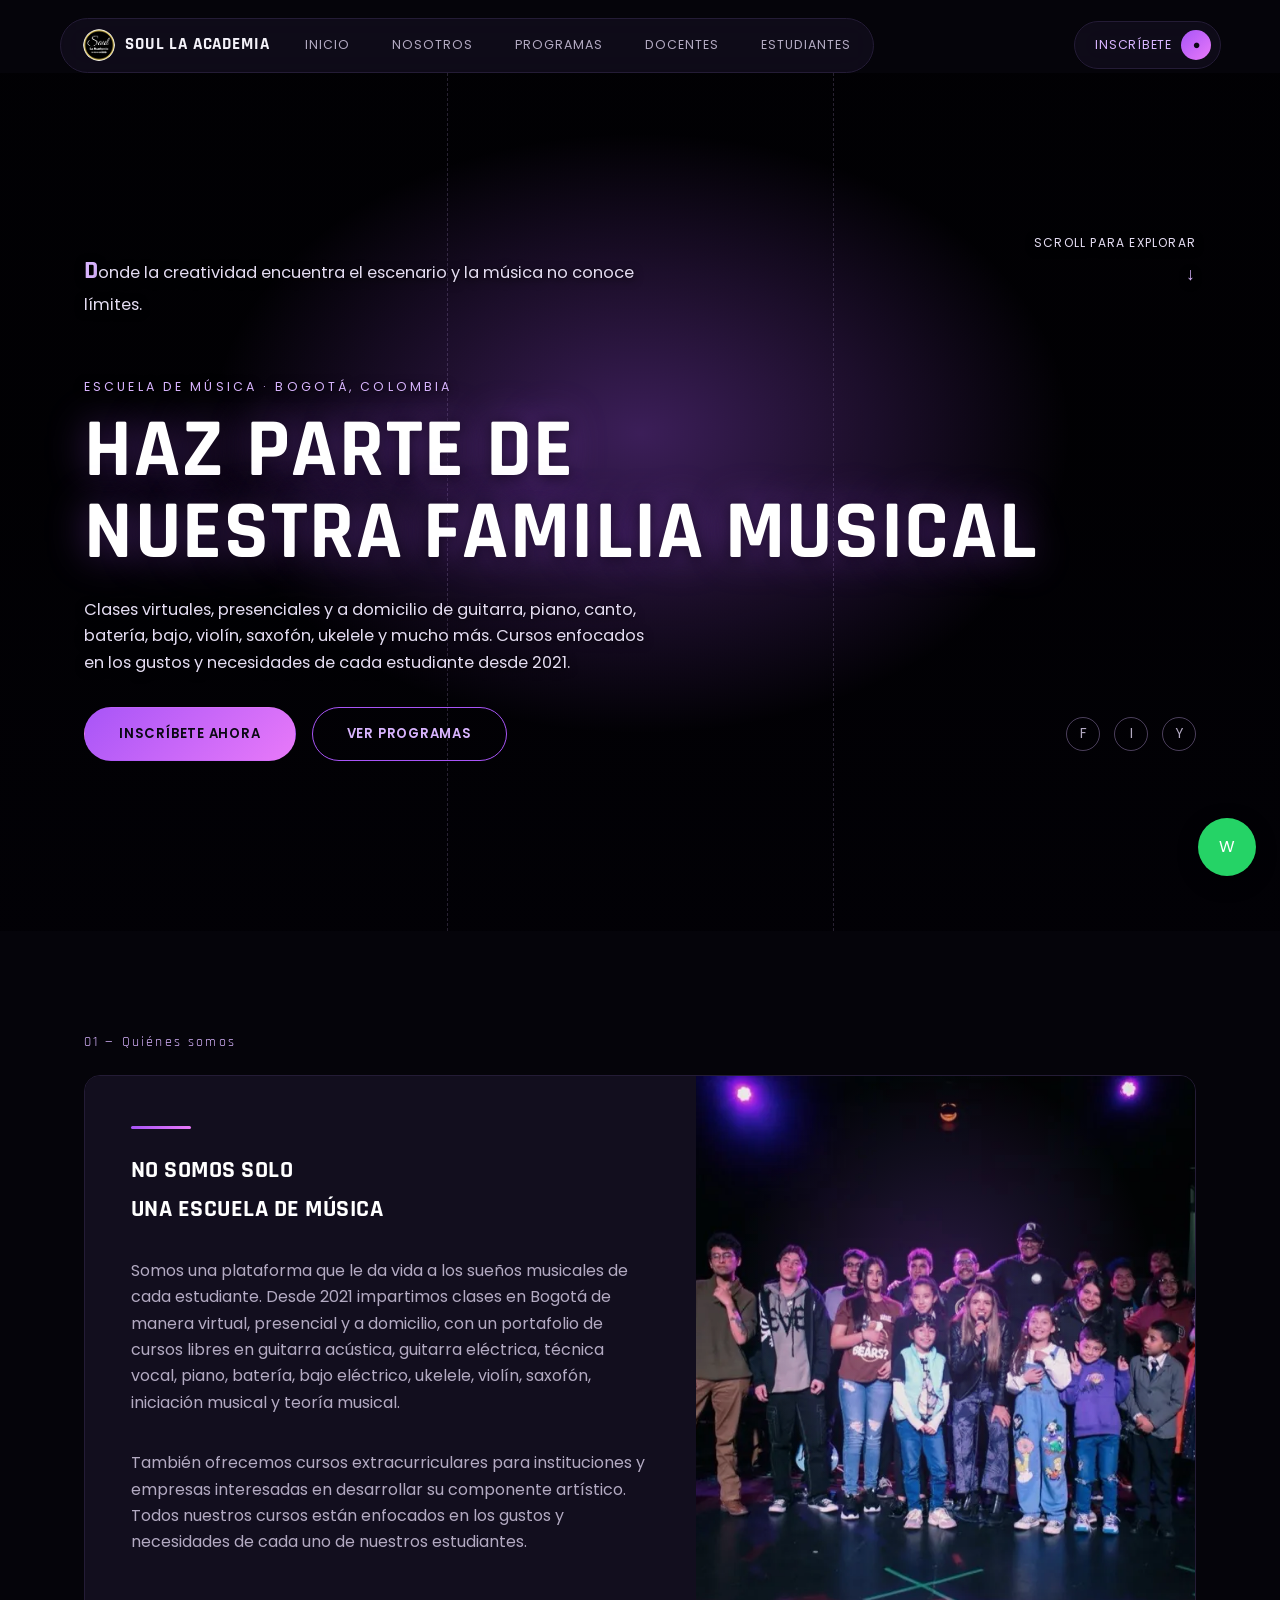
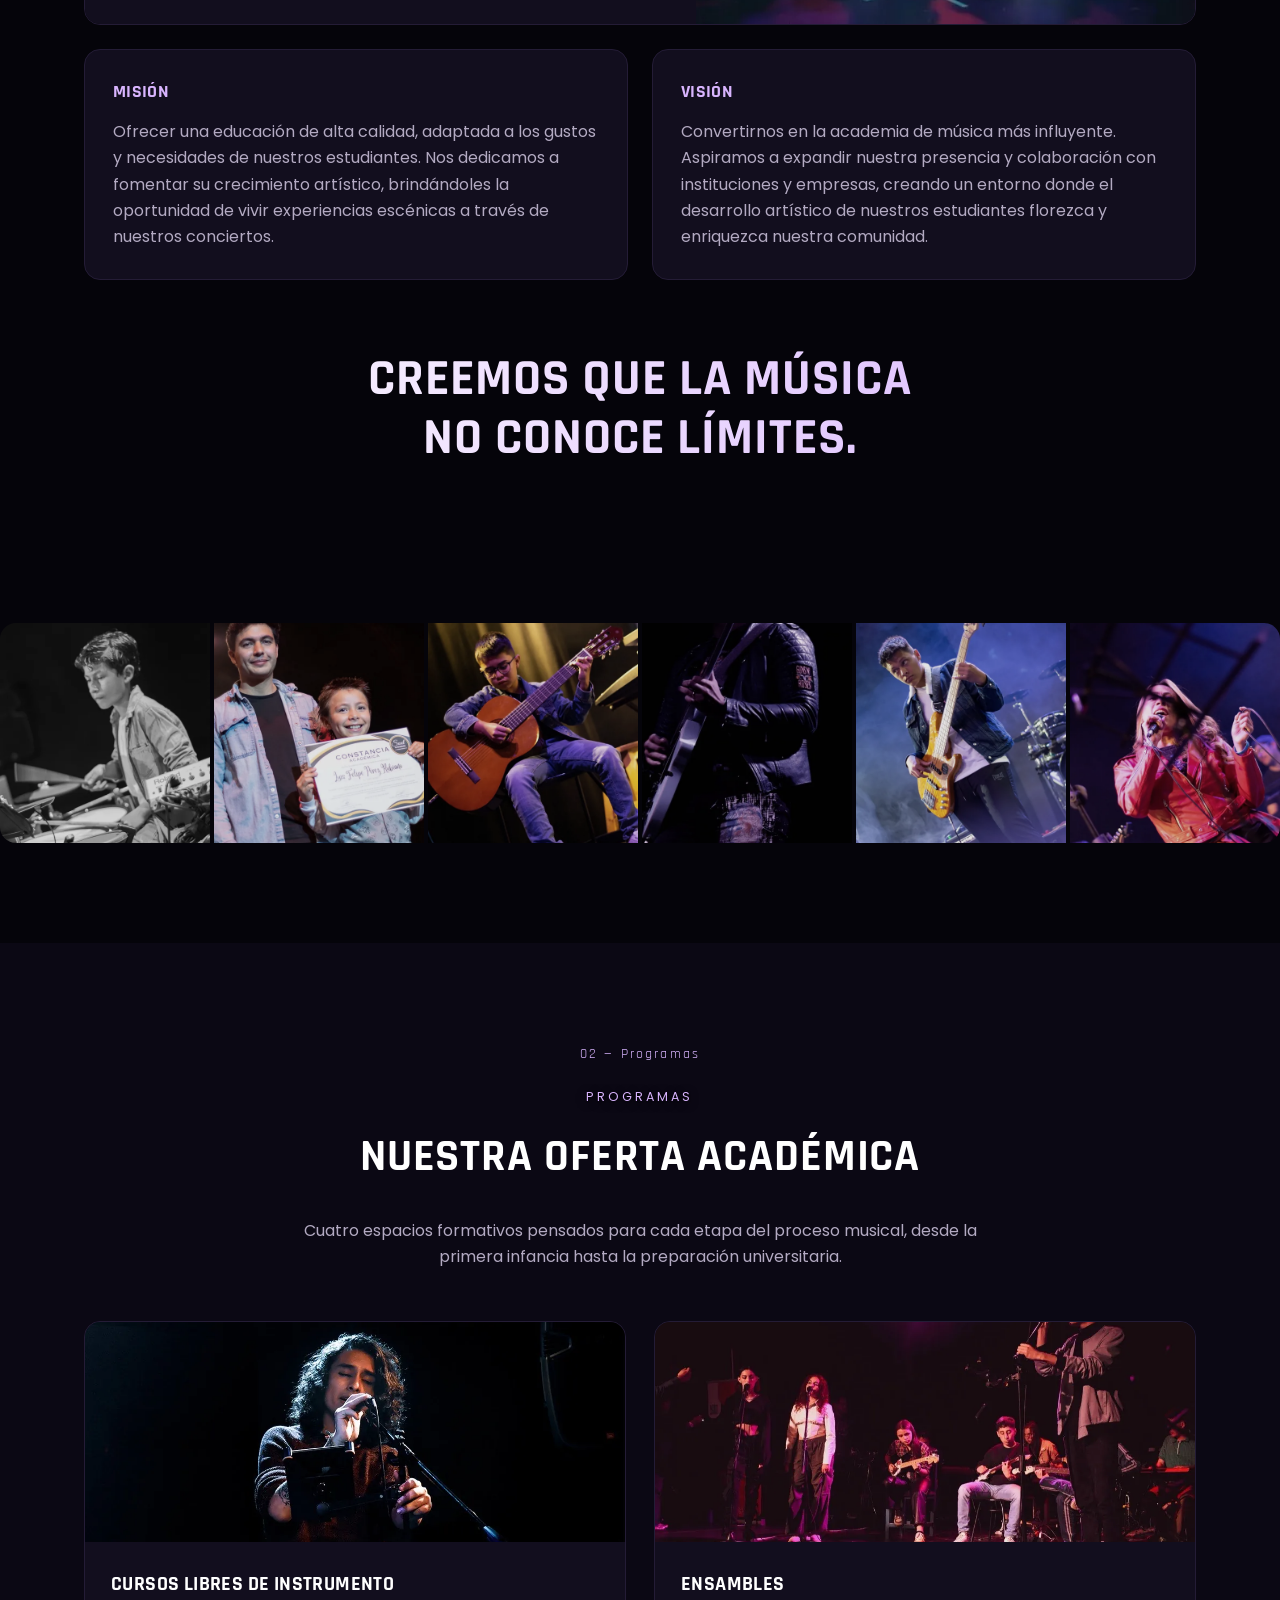
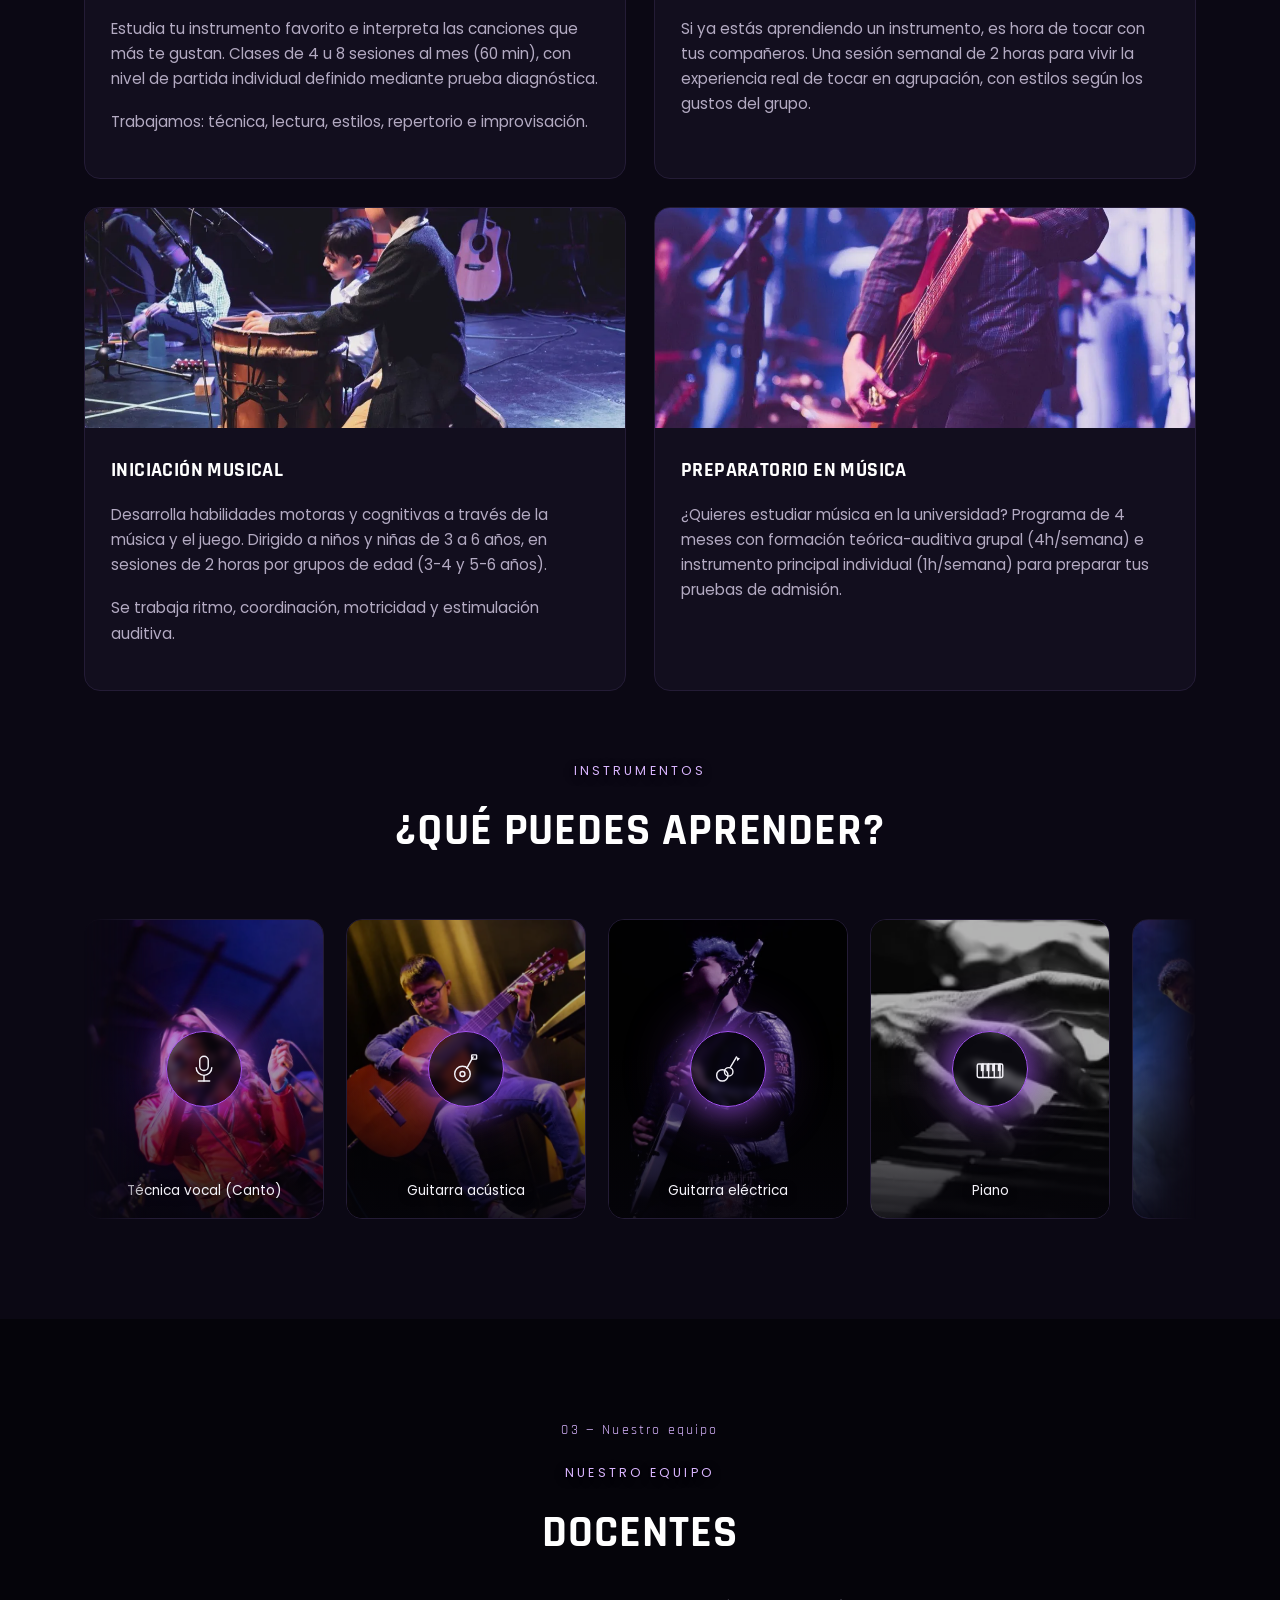
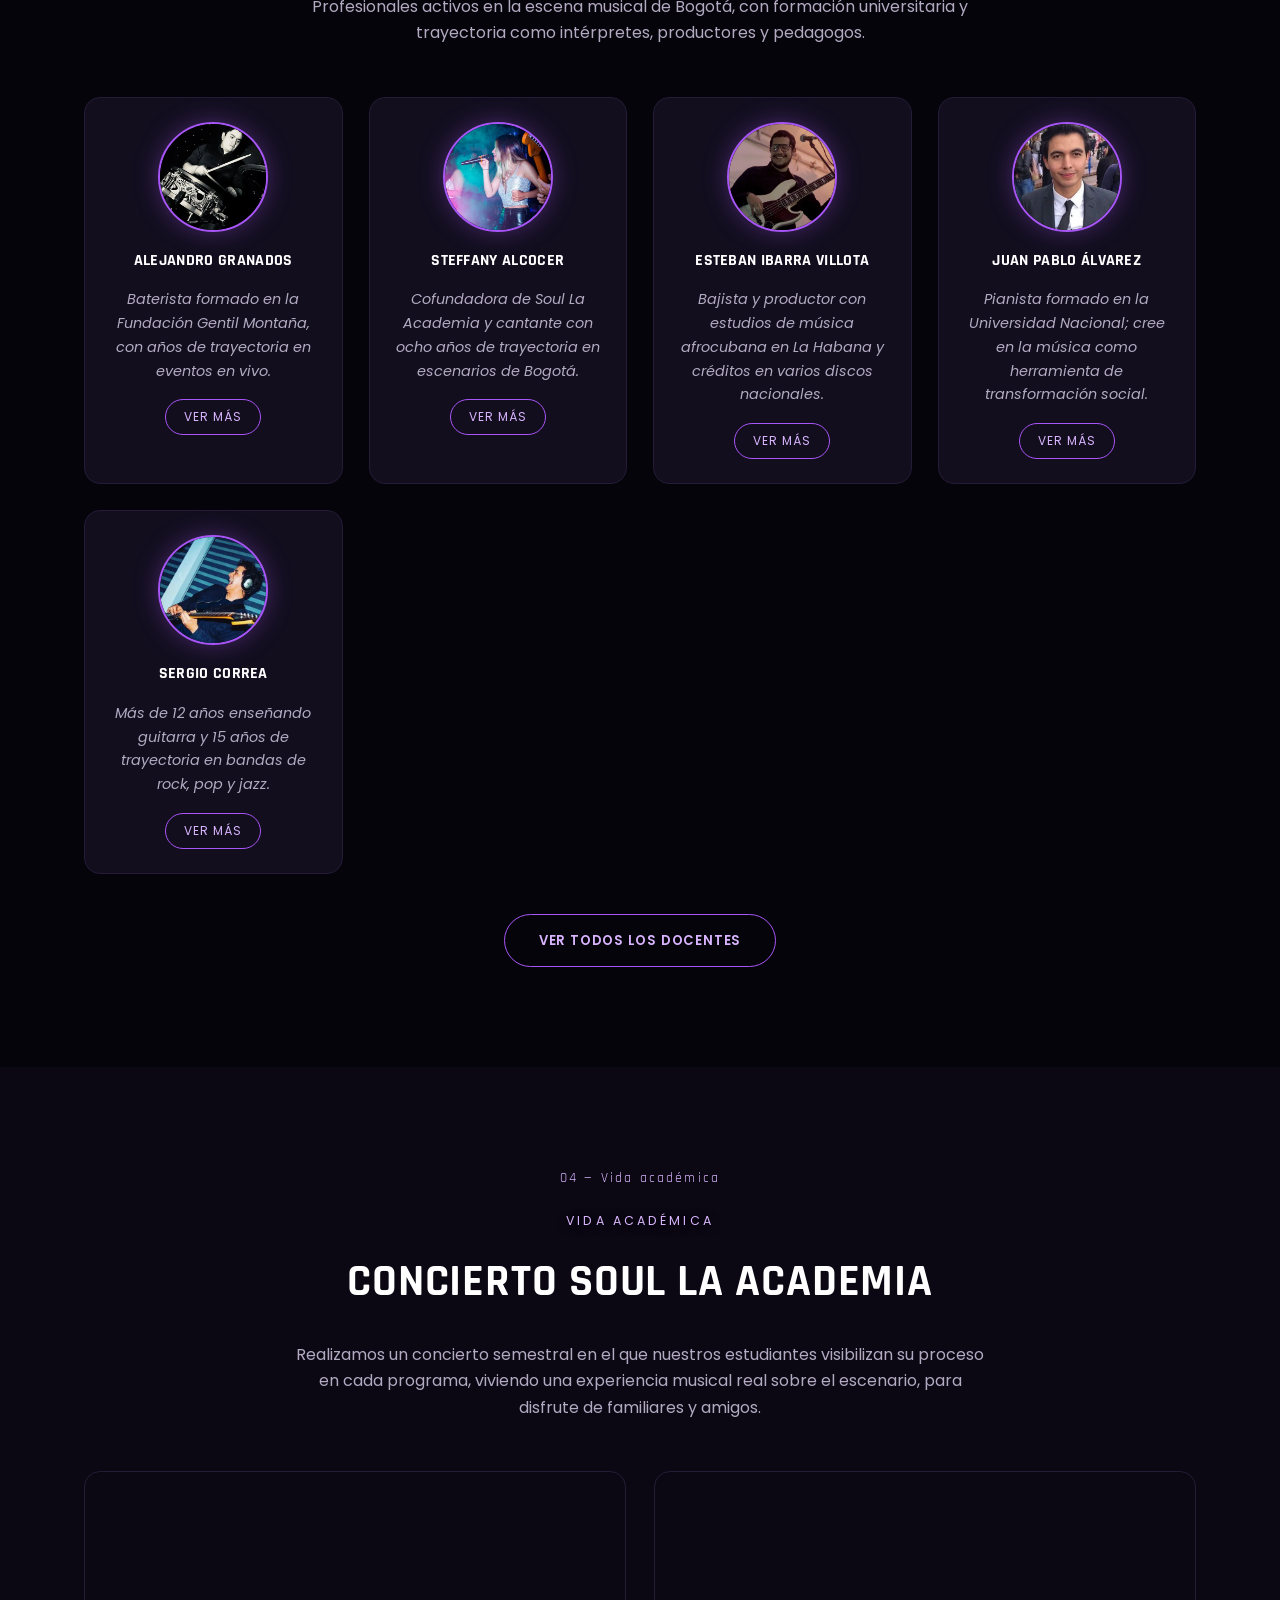
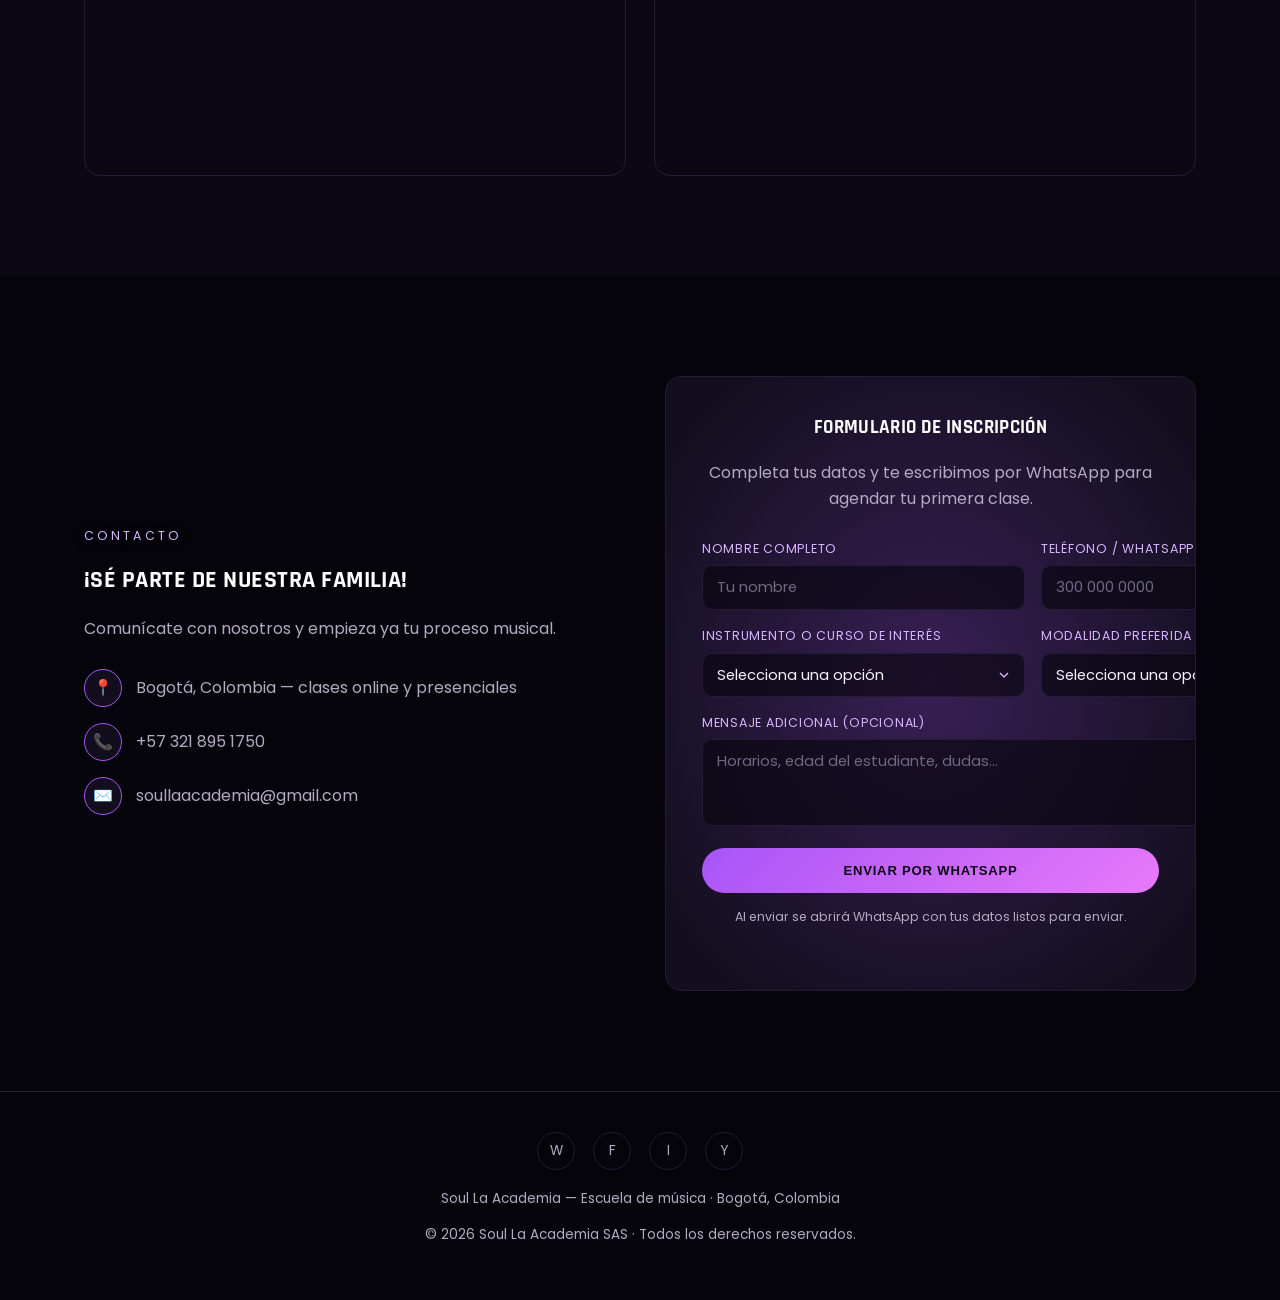
==== index.html @ 6a286b16 "chore: sitio web institucional de Soul La Academia Sitio estático (HTML/CSS/JS) con portada, página " ====
<!DOCTYPE html>
<html lang="es">
<head>
<meta charset="UTF-8">
<meta name="viewport" content="width=device-width, initial-scale=1.0">
<title>Soul La Academia | Escuela de Música en Bogotá</title>
<meta name="description" content="Soul La Academia: escuela de música en Bogotá. Clases virtuales, presenciales y a domicilio de guitarra, piano, canto, batería, violín y más.">
<link rel="icon" href="assets/images/logo.png">
<link rel="canonical" href="https://sergiocorrea88.github.io/soul-la-academia/">
<meta name="author" content="Soul La Academia">
<meta name="theme-color" content="#05040a">

<!-- Open Graph: define cómo se ve la tarjeta al compartir el enlace en WhatsApp, Facebook o LinkedIn -->
<meta property="og:type" content="website">
<meta property="og:locale" content="es_CO">
<meta property="og:site_name" content="Soul La Academia">
<meta property="og:title" content="Soul La Academia | Escuela de Música en Bogotá">
<meta property="og:description" content="Clases virtuales, presenciales y a domicilio de guitarra, piano, canto, batería, bajo, violín, saxofón y ukelele. Cursos enfocados en los gustos y necesidades de cada estudiante.">
<meta property="og:url" content="https://sergiocorrea88.github.io/soul-la-academia/">
<meta property="og:image" content="https://sergiocorrea88.github.io/soul-la-academia/assets/images/og-image.jpg">
<meta property="og:image:alt" content="Estudiante de Soul La Academia interpretando guitarra en concierto">

<!-- Twitter / X -->
<meta name="twitter:card" content="summary_large_image">
<meta name="twitter:title" content="Soul La Academia | Escuela de Música en Bogotá">
<meta name="twitter:description" content="Clases virtuales, presenciales y a domicilio de guitarra, piano, canto, batería, bajo, violín, saxofón y ukelele. Cursos enfocados en los gustos y necesidades de cada estudiante.">
<meta name="twitter:image" content="https://sergiocorrea88.github.io/soul-la-academia/assets/images/og-image.jpg">

<link rel="preconnect" href="https://fonts.googleapis.com">
<link rel="preconnect" href="https://fonts.gstatic.com" crossorigin>
<link href="https://fonts.googleapis.com/css2?family=Rajdhani:wght@500;600;700&family=Poppins:wght@300;400;500;600&display=swap" rel="stylesheet">
<link rel="stylesheet" href="css/style.css">

<!-- Datos estructurados: le dicen a Google que esto es una escuela de música local en Bogotá -->
<script type="application/ld+json">
{
  "@context": "https://schema.org",
  "@type": "MusicSchool",
  "name": "Soul La Academia",
  "alternateName": "Soul La Academia SAS",
  "description": "Escuela de música en Bogotá con clases virtuales, presenciales y a domicilio de guitarra, piano, canto, batería, bajo, violín, saxofón y ukelele.",
  "url": "https://sergiocorrea88.github.io/soul-la-academia/",
  "logo": "https://sergiocorrea88.github.io/soul-la-academia/assets/images/logo.png",
  "image": "https://sergiocorrea88.github.io/soul-la-academia/assets/images/og-image.jpg",
  "telephone": "+57 321 895 1750",
  "email": "soullaacademia@gmail.com",
  "foundingDate": "2021",
  "address": {
    "@type": "PostalAddress",
    "addressLocality": "Bogotá",
    "addressRegion": "Cundinamarca",
    "addressCountry": "CO"
  },
  "areaServed": { "@type": "City", "name": "Bogotá" },
  "sameAs": [
    "https://www.facebook.com/SoulLaAcademia",
    "https://www.instagram.com/soullaacademia/",
    "https://www.youtube.com/@soullaacademia5170"
  ]
}
</script>
</head>
<body>

<header>
  <div class="nav" id="nav">
    <div class="nav-pill">
      <a href="index.html#inicio" class="brand"><img src="assets/images/logo.png" alt="Soul La Academia"> Soul La Academia</a>
      <nav class="links">
        <a href="index.html#inicio">Inicio</a>
        <a href="index.html#nosotros">Nosotros</a>
        <a href="index.html#programas">Programas</a>
        <a href="docentes.html">Docentes</a>
        <a href="index.html#estudiantes">Estudiantes</a>
      </nav>
    </div>
    <a class="nav-cta" href="#inscripcion">Inscríbete <span class="dot">&#9679;</span></a>
    <button class="menu-toggle" id="menuToggle" aria-label="Abrir menú">&#9776;</button>
  </div>
</header>

<!-- ---------- HERO ---------- -->
<section class="hero" id="inicio">
  <div class="hero-bg">
    <div class="hero-slide" style="background-image:url('assets/images/hero-classic.webp')"></div>
    <div class="hero-slide" style="background-image:url('assets/images/hero-bassist.webp')"></div>
    <div class="hero-slide" style="background-image:url('assets/images/hero-drummer.webp')"></div>
  </div>
  <div class="hero-lines"><span></span><span></span><span></span></div>

  <div class="hero-content">
    <div class="hero-top">
      <p class="hero-tagline dropcap">Donde la creatividad encuentra el escenario y la música no conoce límites.</p>
      <div class="scroll-cue">Scroll para explorar <span class="arrow">&#8595;</span></div>
    </div>

    <div class="eyebrow">Escuela de música · Bogotá, Colombia</div>
    <h1>Haz parte de<br>nuestra familia musical</h1>
    <p>Clases virtuales, presenciales y a domicilio de guitarra, piano, canto, batería, bajo, violín, saxofón, ukelele y mucho más. Cursos enfocados en los gustos y necesidades de cada estudiante desde 2021.</p>

    <div class="hero-bottom">
      <div class="hero-actions">
        <a class="btn" href="#inscripcion">Inscríbete ahora</a>
        <a class="btn btn-outline" href="#programas">Ver programas</a>
      </div>
      <div class="social-rail">
        <a href="https://www.facebook.com/SoulLaAcademia" target="_blank" rel="noopener" aria-label="Facebook">F</a>
        <a href="https://www.instagram.com/soullaacademia/" target="_blank" rel="noopener" aria-label="Instagram">I</a>
        <a href="https://www.youtube.com/@soullaacademia5170" target="_blank" rel="noopener" aria-label="YouTube">Y</a>
      </div>
    </div>
  </div>
</section>

<!-- ---------- NOSOTROS ---------- -->
<section id="nosotros">
  <div class="wrap">
    <div class="num-label">01 &mdash; Quiénes somos</div>
    <div class="about-grid">
      <div class="about-text">
        <div class="rule"></div>
        <h2>No somos solo<br>una escuela de música</h2>
        <p>Somos una plataforma que le da vida a los sueños musicales de cada estudiante. Desde 2021 impartimos clases en Bogotá de manera virtual, presencial y a domicilio, con un portafolio de cursos libres en guitarra acústica, guitarra eléctrica, técnica vocal, piano, batería, bajo eléctrico, ukelele, violín, saxofón, iniciación musical y teoría musical.</p>
        <p>También ofrecemos cursos extracurriculares para instituciones y empresas interesadas en desarrollar su componente artístico. Todos nuestros cursos están enfocados en los gustos y necesidades de cada uno de nuestros estudiantes.</p>
      </div>
      <div class="about-media">
        <img src="assets/images/about-portrait.webp" alt="Estudiante de Soul La Academia interpretando su instrumento">
      </div>
    </div>

    <div class="mv-grid">
      <div class="mv-card">
        <h3>Misión</h3>
        <p>Ofrecer una educación de alta calidad, adaptada a los gustos y necesidades de nuestros estudiantes. Nos dedicamos a fomentar su crecimiento artístico, brindándoles la oportunidad de vivir experiencias escénicas a través de nuestros conciertos.</p>
      </div>
      <div class="mv-card">
        <h3>Visión</h3>
        <p>Convertirnos en la academia de música más influyente. Aspiramos a expandir nuestra presencia y colaboración con instituciones y empresas, creando un entorno donde el desarrollo artístico de nuestros estudiantes florezca y enriquezca nuestra comunidad.</p>
      </div>
    </div>
  </div>

  <div class="statement wrap">
    <h2>Creemos que la música<br>no conoce límites.</h2>
  </div>

  <div class="collage">
    <a href="https://www.instagram.com/soullaacademia/" target="_blank" rel="noopener"><img src="assets/images/collage1.webp" alt="Estudiante Soul La Academia"></a>
    <a href="https://www.instagram.com/soullaacademia/" target="_blank" rel="noopener"><img src="assets/images/collage2.webp" alt="Estudiante Soul La Academia"></a>
    <a href="https://www.instagram.com/soullaacademia/" target="_blank" rel="noopener"><img src="assets/images/collage3.webp" alt="Estudiante Soul La Academia"></a>
    <a href="https://www.instagram.com/soullaacademia/" target="_blank" rel="noopener"><img src="assets/images/curso-iniciacion.webp" alt="Concierto Soul La Academia"></a>
    <a href="https://www.instagram.com/soullaacademia/" target="_blank" rel="noopener"><img src="assets/images/collage4.webp" alt="Estudiante Soul La Academia"></a>
    <a href="https://www.instagram.com/soullaacademia/" target="_blank" rel="noopener"><img src="assets/images/collage5.webp" alt="Estudiante Soul La Academia"></a>
  </div>
</section>

<!-- ---------- PROGRAMAS ---------- -->
<section class="alt" id="programas">
  <div class="wrap">
    <div class="num-label" style="text-align:center;">02 &mdash; Programas</div>
    <div class="section-head">
      <div class="eyebrow">Programas</div>
      <h2>Nuestra oferta académica</h2>
      <p>Cuatro espacios formativos pensados para cada etapa del proceso musical, desde la primera infancia hasta la preparación universitaria.</p>
    </div>

    <div class="program-grid">
      <div class="program-card">
        <img src="assets/images/curso-cursos-libres.webp" alt="Cursos libres de instrumento">
        <div class="program-body">
          <h3>Cursos libres de instrumento</h3>
          <p>Estudia tu instrumento favorito e interpreta las canciones que más te gustan. Clases de 4 u 8 sesiones al mes (60 min), con nivel de partida individual definido mediante prueba diagnóstica.</p>
          <p>Trabajamos: técnica, lectura, estilos, repertorio e improvisación.</p>
        </div>
      </div>

      <div class="program-card">
        <img src="assets/images/curso-cursos-libres-2.webp" alt="Ensambles musicales">
        <div class="program-body">
          <h3>Ensambles</h3>
          <p>Si ya estás aprendiendo un instrumento, es hora de tocar con tus compañeros. Una sesión semanal de 2 horas para vivir la experiencia real de tocar en agrupación, con estilos según los gustos del grupo.</p>
        </div>
      </div>

      <div class="program-card">
        <img src="assets/images/curso-ensambles.webp" alt="Iniciación musical infantil">
        <div class="program-body">
          <h3>Iniciación musical</h3>
          <p>Desarrolla habilidades motoras y cognitivas a través de la música y el juego. Dirigido a niños y niñas de 3 a 6 años, en sesiones de 2 horas por grupos de edad (3-4 y 5-6 años).</p>
          <p>Se trabaja ritmo, coordinación, motricidad y estimulación auditiva.</p>
        </div>
      </div>

      <div class="program-card">
        <img src="assets/images/curso-preparatorio.webp" alt="Preparatorio en música">
        <div class="program-body">
          <h3>Preparatorio en música</h3>
          <p>¿Quieres estudiar música en la universidad? Programa de 4 meses con formación teórica-auditiva grupal (4h/semana) e instrumento principal individual (1h/semana) para preparar tus pruebas de admisión.</p>
        </div>
      </div>
    </div>

    <div class="section-head" style="margin-top:70px;">
      <div class="eyebrow">Instrumentos</div>
      <h2>¿Qué puedes aprender?</h2>
    </div>
    <div class="instrument-carousel">
      <div class="instrument-track">
      <div class="instrument-photo-card">
        <img src="assets/images/collage5.webp" alt="Técnica vocal (Canto)" loading="lazy">
        <span class="instrument-icon-badge"><svg viewBox="0 0 48 48" fill="none" stroke="currentColor" stroke-width="2" stroke-linecap="round" stroke-linejoin="round"><rect x="18" y="6" width="12" height="20" rx="6"/><path d="M13 22a11 11 0 0 0 22 0"/><line x1="24" y1="33" x2="24" y2="41"/><line x1="16" y1="41" x2="32" y2="41"/></svg></span>
        <span class="instrument-photo-label">Técnica vocal (Canto)</span>
      </div>
      <div class="instrument-photo-card">
        <img src="assets/images/collage3.webp" alt="Guitarra acústica" loading="lazy">
        <span class="instrument-icon-badge"><svg viewBox="0 0 48 48" fill="none" stroke="currentColor" stroke-width="2" stroke-linecap="round" stroke-linejoin="round"><circle cx="19" cy="31" r="11"/><circle cx="19" cy="31" r="3.5"/><line x1="25" y1="23" x2="34" y2="7"/><rect x="32" y="4" width="7" height="6" rx="1"/></svg></span>
        <span class="instrument-photo-label">Guitarra acústica</span>
      </div>
      <div class="instrument-photo-card">
        <img src="assets/images/curso-iniciacion.webp" alt="Guitarra eléctrica" loading="lazy">
        <span class="instrument-icon-badge"><svg viewBox="0 0 48 48" fill="none" stroke="currentColor" stroke-width="2" stroke-linecap="round" stroke-linejoin="round"><circle cx="16" cy="33" r="8"/><circle cx="25" cy="28" r="6"/><line x1="27" y1="22" x2="36" y2="7"/><polygon points="36,7 41,9 37,13" fill="currentColor" stroke="none"/></svg></span>
        <span class="instrument-photo-label">Guitarra eléctrica</span>
      </div>
      <div class="instrument-photo-card">
        <img src="assets/images/teclado.webp" alt="Piano" loading="lazy">
        <span class="instrument-icon-badge"><svg viewBox="0 0 48 48" fill="none" stroke="currentColor" stroke-width="2" stroke-linecap="round" stroke-linejoin="round"><rect x="6" y="17" width="36" height="19" rx="2"/><line x1="14" y1="17" x2="14" y2="36"/><line x1="22" y1="17" x2="22" y2="36"/><line x1="30" y1="17" x2="30" y2="36"/><line x1="38" y1="17" x2="38" y2="36"/><rect x="11" y="17" width="4" height="10" fill="currentColor" stroke="none"/><rect x="19" y="17" width="4" height="10" fill="currentColor" stroke="none"/><rect x="27" y="17" width="4" height="10" fill="currentColor" stroke="none"/><rect x="35" y="17" width="4" height="10" fill="currentColor" stroke="none"/></svg></span>
        <span class="instrument-photo-label">Piano</span>
      </div>
      <div class="instrument-photo-card">
        <img src="assets/images/collage4.webp" alt="Bajo eléctrico" loading="lazy">
        <span class="instrument-icon-badge"><svg viewBox="0 0 48 48" fill="none" stroke="currentColor" stroke-width="2" stroke-linecap="round" stroke-linejoin="round"><circle cx="15" cy="35" r="8"/><line x1="21" y1="29" x2="38" y2="6"/><polygon points="38,6 42,8 39,11" fill="currentColor" stroke="none"/></svg></span>
        <span class="instrument-photo-label">Bajo eléctrico</span>
      </div>
      <div class="instrument-photo-card">
        <img src="assets/images/collage1.webp" alt="Batería" loading="lazy">
        <span class="instrument-icon-badge"><svg viewBox="0 0 48 48" fill="none" stroke="currentColor" stroke-width="2" stroke-linecap="round" stroke-linejoin="round"><circle cx="24" cy="34" r="9"/><circle cx="11" cy="14" r="4"/><circle cx="37" cy="14" r="4"/><line x1="14" y1="30" x2="30" y2="18"/><line x1="34" y1="30" x2="18" y2="18"/></svg></span>
        <span class="instrument-photo-label">Batería</span>
      </div>
      <div class="instrument-photo-card">
        <img src="assets/images/instruments/ukelele.webp" alt="Ukelele" loading="lazy">
        <span class="instrument-icon-badge"><svg viewBox="0 0 48 48" fill="none" stroke="currentColor" stroke-width="2" stroke-linecap="round" stroke-linejoin="round"><circle cx="20" cy="30" r="8"/><circle cx="20" cy="30" r="2.5"/><line x1="25" y1="24" x2="32" y2="12"/><rect x="30" y="8" width="6" height="5" rx="1"/></svg></span>
        <span class="instrument-photo-label">Ukelele</span>
      </div>
      <div class="instrument-photo-card">
        <img src="assets/images/instruments/flauta.webp" alt="Flauta" loading="lazy">
        <span class="instrument-icon-badge"><svg viewBox="0 0 48 48" fill="none" stroke="currentColor" stroke-width="2" stroke-linecap="round" stroke-linejoin="round"><rect x="21" y="6" width="6" height="36" rx="2"/><line x1="21" y1="15" x2="27" y2="15"/><line x1="21" y1="22" x2="27" y2="22"/><line x1="21" y1="29" x2="27" y2="29"/><line x1="21" y1="36" x2="27" y2="36"/></svg></span>
        <span class="instrument-photo-label">Flauta</span>
      </div>
      <div class="instrument-photo-card">
        <img src="assets/images/instruments/saxofon.webp" alt="Saxofón" loading="lazy" style="object-position: 78% center;">
        <span class="instrument-icon-badge"><svg viewBox="0 0 48 48" fill="none" stroke="currentColor" stroke-width="2" stroke-linecap="round" stroke-linejoin="round"><path d="M17 7v17a10 10 0 0 0 10 10h1"/><circle cx="29" cy="35" r="5"/><line x1="15" y1="6" x2="20" y2="6"/></svg></span>
        <span class="instrument-photo-label">Saxofón</span>
      </div>
      <div class="instrument-photo-card">
        <img src="assets/images/instruments/percusion.webp" alt="Percusión latina y colombiana" loading="lazy">
        <span class="instrument-icon-badge"><svg viewBox="0 0 48 48" fill="none" stroke="currentColor" stroke-width="2" stroke-linecap="round" stroke-linejoin="round"><path d="M14 12h20l-4 26H18z"/><ellipse cx="24" cy="12" rx="10" ry="3"/><line x1="16" y1="22" x2="32" y2="22"/></svg></span>
        <span class="instrument-photo-label">Percusión latina y colombiana</span>
      </div>
      <div class="instrument-photo-card">
        <img src="assets/images/instruments/violin.webp" alt="Violín" loading="lazy">
        <span class="instrument-icon-badge"><svg viewBox="0 0 48 48" fill="none" stroke="currentColor" stroke-width="2" stroke-linecap="round" stroke-linejoin="round"><circle cx="20" cy="22" r="7"/><circle cx="20" cy="34" r="8"/><line x1="20" y1="8" x2="20" y2="16"/><line x1="8" y1="30" x2="34" y2="16"/></svg></span>
        <span class="instrument-photo-label">Violín</span>
      </div>
      <div class="instrument-photo-card">
        <img src="assets/images/instruments/teoria.webp" alt="Teoría musical" loading="lazy">
        <span class="instrument-icon-badge"><svg viewBox="0 0 48 48" fill="none" stroke="currentColor" stroke-width="2" stroke-linecap="round" stroke-linejoin="round"><path d="M8 14c6-3 12-3 16 0v20c-4-3-10-3-16 0z"/><path d="M40 14c-6-3-12-3-16 0v20c4-3 10-3 16 0z"/><circle cx="24" cy="8" r="2.5" fill="currentColor" stroke="none"/><line x1="26.5" y1="8" x2="26.5" y2="2"/></svg></span>
        <span class="instrument-photo-label">Teoría musical</span>
      </div>
      <div class="instrument-photo-card" aria-hidden="true">
        <img src="assets/images/collage5.webp" alt="Técnica vocal (Canto)" loading="lazy">
        <span class="instrument-icon-badge"><svg viewBox="0 0 48 48" fill="none" stroke="currentColor" stroke-width="2" stroke-linecap="round" stroke-linejoin="round"><rect x="18" y="6" width="12" height="20" rx="6"/><path d="M13 22a11 11 0 0 0 22 0"/><line x1="24" y1="33" x2="24" y2="41"/><line x1="16" y1="41" x2="32" y2="41"/></svg></span>
        <span class="instrument-photo-label">Técnica vocal (Canto)</span>
      </div>
      <div class="instrument-photo-card" aria-hidden="true">
        <img src="assets/images/collage3.webp" alt="Guitarra acústica" loading="lazy">
        <span class="instrument-icon-badge"><svg viewBox="0 0 48 48" fill="none" stroke="currentColor" stroke-width="2" stroke-linecap="round" stroke-linejoin="round"><circle cx="19" cy="31" r="11"/><circle cx="19" cy="31" r="3.5"/><line x1="25" y1="23" x2="34" y2="7"/><rect x="32" y="4" width="7" height="6" rx="1"/></svg></span>
        <span class="instrument-photo-label">Guitarra acústica</span>
      </div>
      <div class="instrument-photo-card" aria-hidden="true">
        <img src="assets/images/curso-iniciacion.webp" alt="Guitarra eléctrica" loading="lazy">
        <span class="instrument-icon-badge"><svg viewBox="0 0 48 48" fill="none" stroke="currentColor" stroke-width="2" stroke-linecap="round" stroke-linejoin="round"><circle cx="16" cy="33" r="8"/><circle cx="25" cy="28" r="6"/><line x1="27" y1="22" x2="36" y2="7"/><polygon points="36,7 41,9 37,13" fill="currentColor" stroke="none"/></svg></span>
        <span class="instrument-photo-label">Guitarra eléctrica</span>
      </div>
      <div class="instrument-photo-card" aria-hidden="true">
        <img src="assets/images/teclado.webp" alt="Piano" loading="lazy">
        <span class="instrument-icon-badge"><svg viewBox="0 0 48 48" fill="none" stroke="currentColor" stroke-width="2" stroke-linecap="round" stroke-linejoin="round"><rect x="6" y="17" width="36" height="19" rx="2"/><line x1="14" y1="17" x2="14" y2="36"/><line x1="22" y1="17" x2="22" y2="36"/><line x1="30" y1="17" x2="30" y2="36"/><line x1="38" y1="17" x2="38" y2="36"/><rect x="11" y="17" width="4" height="10" fill="currentColor" stroke="none"/><rect x="19" y="17" width="4" height="10" fill="currentColor" stroke="none"/><rect x="27" y="17" width="4" height="10" fill="currentColor" stroke="none"/><rect x="35" y="17" width="4" height="10" fill="currentColor" stroke="none"/></svg></span>
        <span class="instrument-photo-label">Piano</span>
      </div>
      <div class="instrument-photo-card" aria-hidden="true">
        <img src="assets/images/collage4.webp" alt="Bajo eléctrico" loading="lazy">
        <span class="instrument-icon-badge"><svg viewBox="0 0 48 48" fill="none" stroke="currentColor" stroke-width="2" stroke-linecap="round" stroke-linejoin="round"><circle cx="15" cy="35" r="8"/><line x1="21" y1="29" x2="38" y2="6"/><polygon points="38,6 42,8 39,11" fill="currentColor" stroke="none"/></svg></span>
        <span class="instrument-photo-label">Bajo eléctrico</span>
      </div>
      <div class="instrument-photo-card" aria-hidden="true">
        <img src="assets/images/collage1.webp" alt="Batería" loading="lazy">
        <span class="instrument-icon-badge"><svg viewBox="0 0 48 48" fill="none" stroke="currentColor" stroke-width="2" stroke-linecap="round" stroke-linejoin="round"><circle cx="24" cy="34" r="9"/><circle cx="11" cy="14" r="4"/><circle cx="37" cy="14" r="4"/><line x1="14" y1="30" x2="30" y2="18"/><line x1="34" y1="30" x2="18" y2="18"/></svg></span>
        <span class="instrument-photo-label">Batería</span>
      </div>
      <div class="instrument-photo-card" aria-hidden="true">
        <img src="assets/images/instruments/ukelele.webp" alt="Ukelele" loading="lazy">
        <span class="instrument-icon-badge"><svg viewBox="0 0 48 48" fill="none" stroke="currentColor" stroke-width="2" stroke-linecap="round" stroke-linejoin="round"><circle cx="20" cy="30" r="8"/><circle cx="20" cy="30" r="2.5"/><line x1="25" y1="24" x2="32" y2="12"/><rect x="30" y="8" width="6" height="5" rx="1"/></svg></span>
        <span class="instrument-photo-label">Ukelele</span>
      </div>
      <div class="instrument-photo-card" aria-hidden="true">
        <img src="assets/images/instruments/flauta.webp" alt="Flauta" loading="lazy">
        <span class="instrument-icon-badge"><svg viewBox="0 0 48 48" fill="none" stroke="currentColor" stroke-width="2" stroke-linecap="round" stroke-linejoin="round"><rect x="21" y="6" width="6" height="36" rx="2"/><line x1="21" y1="15" x2="27" y2="15"/><line x1="21" y1="22" x2="27" y2="22"/><line x1="21" y1="29" x2="27" y2="29"/><line x1="21" y1="36" x2="27" y2="36"/></svg></span>
        <span class="instrument-photo-label">Flauta</span>
      </div>
      <div class="instrument-photo-card" aria-hidden="true">
        <img src="assets/images/instruments/saxofon.webp" alt="Saxofón" loading="lazy" style="object-position: 78% center;">
        <span class="instrument-icon-badge"><svg viewBox="0 0 48 48" fill="none" stroke="currentColor" stroke-width="2" stroke-linecap="round" stroke-linejoin="round"><path d="M17 7v17a10 10 0 0 0 10 10h1"/><circle cx="29" cy="35" r="5"/><line x1="15" y1="6" x2="20" y2="6"/></svg></span>
        <span class="instrument-photo-label">Saxofón</span>
      </div>
      <div class="instrument-photo-card" aria-hidden="true">
        <img src="assets/images/instruments/percusion.webp" alt="Percusión latina y colombiana" loading="lazy">
        <span class="instrument-icon-badge"><svg viewBox="0 0 48 48" fill="none" stroke="currentColor" stroke-width="2" stroke-linecap="round" stroke-linejoin="round"><path d="M14 12h20l-4 26H18z"/><ellipse cx="24" cy="12" rx="10" ry="3"/><line x1="16" y1="22" x2="32" y2="22"/></svg></span>
        <span class="instrument-photo-label">Percusión latina y colombiana</span>
      </div>
      <div class="instrument-photo-card" aria-hidden="true">
        <img src="assets/images/instruments/violin.webp" alt="Violín" loading="lazy">
        <span class="instrument-icon-badge"><svg viewBox="0 0 48 48" fill="none" stroke="currentColor" stroke-width="2" stroke-linecap="round" stroke-linejoin="round"><circle cx="20" cy="22" r="7"/><circle cx="20" cy="34" r="8"/><line x1="20" y1="8" x2="20" y2="16"/><line x1="8" y1="30" x2="34" y2="16"/></svg></span>
        <span class="instrument-photo-label">Violín</span>
      </div>
      <div class="instrument-photo-card" aria-hidden="true">
        <img src="assets/images/instruments/teoria.webp" alt="Teoría musical" loading="lazy">
        <span class="instrument-icon-badge"><svg viewBox="0 0 48 48" fill="none" stroke="currentColor" stroke-width="2" stroke-linecap="round" stroke-linejoin="round"><path d="M8 14c6-3 12-3 16 0v20c-4-3-10-3-16 0z"/><path d="M40 14c-6-3-12-3-16 0v20c4-3 10-3 16 0z"/><circle cx="24" cy="8" r="2.5" fill="currentColor" stroke="none"/><line x1="26.5" y1="8" x2="26.5" y2="2"/></svg></span>
        <span class="instrument-photo-label">Teoría musical</span>
      </div>
      </div>
    </div>
  </div>
</section>

<!-- ---------- DOCENTES ---------- -->
<section id="docentes">
  <div class="wrap">
    <div class="num-label" style="text-align:center;">03 &mdash; Nuestro equipo</div>
    <div class="section-head">
      <div class="eyebrow">Nuestro equipo</div>
      <h2>Docentes</h2>
      <p>Profesionales activos en la escena musical de Bogotá, con formación universitaria y trayectoria como intérpretes, productores y pedagogos.</p>
    </div>

    <div class="teacher-grid">
      <div class="teacher-card">
        <img src="assets/images/teacher-alejandro.webp" alt="Alejandro Granados">
        <h3>Alejandro Granados</h3>
        <p class="teacher-highlight">Baterista formado en la Fundación Gentil Montaña, con años de trayectoria en eventos en vivo.</p>
        <a class="ver-mas" href="docentes.html#docente-alejandro">Ver más</a>
      </div>

      <div class="teacher-card">
        <img src="assets/images/teacher-steffany.webp" alt="Steffany Alcocer">
        <h3>Steffany Alcocer</h3>
        <p class="teacher-highlight">Cofundadora de Soul La Academia y cantante con ocho años de trayectoria en escenarios de Bogotá.</p>
        <a class="ver-mas" href="docentes.html#docente-steffany">Ver más</a>
      </div>

      <div class="teacher-card">
        <img src="assets/images/teacher-esteban.webp" alt="Esteban Ibarra Villota">
        <h3>Esteban Ibarra Villota</h3>
        <p class="teacher-highlight">Bajista y productor con estudios de música afrocubana en La Habana y créditos en varios discos nacionales.</p>
        <a class="ver-mas" href="docentes.html#docente-esteban">Ver más</a>
      </div>

      <div class="teacher-card">
        <img src="assets/images/teacher-juanpablo.webp" alt="Juan Pablo Álvarez">
        <h3>Juan Pablo Álvarez</h3>
        <p class="teacher-highlight">Pianista formado en la Universidad Nacional; cree en la música como herramienta de transformación social.</p>
        <a class="ver-mas" href="docentes.html#docente-juanpablo">Ver más</a>
      </div>

      <div class="teacher-card">
        <img src="assets/images/teacher-sergio.webp" alt="Sergio Correa">
        <h3>Sergio Correa</h3>
        <p class="teacher-highlight">Más de 12 años enseñando guitarra y 15 años de trayectoria en bandas de rock, pop y jazz.</p>
        <a class="ver-mas" href="docentes.html#docente-sergio">Ver más</a>
      </div>
    </div>

    <div style="text-align:center;margin-top:40px;">
      <a class="btn btn-outline" href="docentes.html">Ver todos los docentes</a>
    </div>
  </div>
</section>

<!-- ---------- ESTUDIANTES / CONCIERTOS ---------- -->
<section class="alt" id="estudiantes">
  <div class="wrap">
    <div class="num-label" style="text-align:center;">04 &mdash; Vida académica</div>
    <div class="section-head">
      <div class="eyebrow">Vida académica</div>
      <h2>Concierto Soul La Academia</h2>
      <p>Realizamos un concierto semestral en el que nuestros estudiantes visibilizan su proceso en cada programa, viviendo una experiencia musical real sobre el escenario, para disfrute de familiares y amigos.</p>
    </div>

    <div class="video-grid">
      <div class="video-frame">
        <iframe src="https://www.youtube.com/embed/ujdZvYw5dvk" title="Concierto Soul La Academia" allowfullscreen loading="lazy"></iframe>
      </div>
      <div class="video-frame">
        <iframe src="https://www.youtube.com/embed/Q_elD53bgRM" title="Concierto Soul La Academia" allowfullscreen loading="lazy"></iframe>
      </div>
    </div>
  </div>
</section>

<!-- ---------- CONTACTO ---------- -->
<section id="contacto">
  <div class="wrap">
    <div class="contact-grid">
      <div>
        <div class="eyebrow">Contacto</div>
        <h2>¡Sé parte de nuestra familia!</h2>
        <p style="color:var(--text-dim)">Comunícate con nosotros y empieza ya tu proceso musical.</p>
        <ul class="contact-list">
          <li><span class="ic">📍</span> Bogotá, Colombia — clases online y presenciales</li>
          <li><span class="ic">📞</span> <a href="tel:+573218951750">+57 321 895 1750</a></li>
          <li><span class="ic">✉️</span> <a href="mailto:soullaacademia@gmail.com">soullaacademia@gmail.com</a></li>
        </ul>
      </div>

      <form class="contact-card" id="inscripcion" novalidate>
        <h3>Formulario de inscripción</h3>
        <p>Completa tus datos y te escribimos por WhatsApp para agendar tu primera clase.</p>

        <div class="form-grid">
          <div class="field">
            <label for="f-nombre">Nombre completo</label>
            <input type="text" id="f-nombre" name="nombre" placeholder="Tu nombre" required>
          </div>
          <div class="field">
            <label for="f-telefono">Teléfono / WhatsApp</label>
            <input type="tel" id="f-telefono" name="telefono" placeholder="300 000 0000" required>
          </div>
          <div class="field">
            <label for="f-instrumento">Instrumento o curso de interés</label>
            <select id="f-instrumento" name="instrumento" required>
              <option value="" disabled selected>Selecciona una opción</option>
              <option>Técnica vocal (Canto)</option>
              <option>Guitarra acústica</option>
              <option>Guitarra eléctrica</option>
              <option>Piano</option>
              <option>Bajo eléctrico</option>
              <option>Batería</option>
              <option>Ukelele</option>
              <option>Flauta</option>
              <option>Saxofón</option>
              <option>Percusión latina y colombiana</option>
              <option>Violín</option>
              <option>Teoría musical</option>
              <option>Ensambles</option>
              <option>Iniciación musical (niños)</option>
              <option>Preparatorio en música</option>
              <option>Otro / no estoy seguro</option>
            </select>
          </div>
          <div class="field">
            <label for="f-modalidad">Modalidad preferida</label>
            <select id="f-modalidad" name="modalidad" required>
              <option value="" disabled selected>Selecciona una opción</option>
              <option>Virtual</option>
              <option>Presencial</option>
              <option>A domicilio</option>
            </select>
          </div>
          <div class="field field-full">
            <label for="f-mensaje">Mensaje adicional (opcional)</label>
            <textarea id="f-mensaje" name="mensaje" rows="3" placeholder="Horarios, edad del estudiante, dudas..."></textarea>
          </div>
        </div>

        <button type="submit" class="btn" style="width:100%;border:none;cursor:pointer;">Enviar por WhatsApp</button>
        <p class="form-hint">Al enviar se abrirá WhatsApp con tus datos listos para enviar.</p>
      </form>
    </div>
  </div>
</section>

<footer>
  <div class="wrap">
    <div class="footer-social">
      <a href="https://api.whatsapp.com/send?phone=%2B573218951750" target="_blank" rel="noopener" aria-label="WhatsApp">W</a>
      <a href="https://www.facebook.com/SoulLaAcademia" target="_blank" rel="noopener" aria-label="Facebook">F</a>
      <a href="https://www.instagram.com/soullaacademia/" target="_blank" rel="noopener" aria-label="Instagram">I</a>
      <a href="https://www.youtube.com/@soullaacademia5170" target="_blank" rel="noopener" aria-label="YouTube">Y</a>
    </div>
    <p>Soul La Academia — Escuela de música · Bogotá, Colombia</p>
    <p>&copy; 2026 Soul La Academia SAS &middot; Todos los derechos reservados.</p>
  </div>
</footer>

<a class="float-wa" href="https://api.whatsapp.com/send?phone=%2B573218951750" target="_blank" rel="noopener" aria-label="WhatsApp">W</a>

<script src="js/script.js"></script>
</body>
</html>
---- css/style.css ----
:root {
  --bg: #05040a;
  --bg-alt: #0b0814;
  --card: #120e1e;
  --violet: #a855f7;
  --violet-soft: #d8b4fe;
  --magenta: #e879f9;
  --gold: #a855f7;       /* kept name for compatibility, now violet accent */
  --gold-soft: #d8b4fe;
  --text: #f4f2f9;
  --text-dim: #b3aac2;
  --border: #241c36;
  --radius: 16px;
  --maxw: 1160px;
}

* { box-sizing: border-box; }

html { scroll-behavior: smooth; }

body {
  margin: 0;
  background: var(--bg);
  color: var(--text);
  font-family: "Poppins", "Segoe UI", Helvetica, Arial, sans-serif;
  line-height: 1.65;
  -webkit-font-smoothing: antialiased;
}

h1, h2, h3, h4 {
  font-family: "Rajdhani", "Poppins", sans-serif;
  text-transform: uppercase;
  font-weight: 700;
  letter-spacing: 0.02em;
  margin: 0 0 0.5em;
  color: #fff;
}

a { color: inherit; text-decoration: none; }

img { max-width: 100%; display: block; }

.wrap {
  max-width: var(--maxw);
  margin: 0 auto;
  padding: 0 24px;
  position: relative;
}

/* drop-cap first letter, like the "W" in the reference */
.dropcap::first-letter {
  font-family: "Rajdhani", sans-serif;
  font-weight: 700;
  font-size: 1.6em;
  color: var(--violet-soft);
}

/* ---------- Header (floating pill nav) ---------- */
header {
  position: sticky;
  top: 0;
  z-index: 200;
  padding: 18px 24px 0;
}

.nav {
  max-width: var(--maxw);
  margin: 0 auto;
  display: flex;
  align-items: center;
  justify-content: space-between;
  gap: 16px;
}

.nav-pill {
  display: flex;
  align-items: center;
  gap: 26px;
  background: rgba(18, 14, 30, 0.75);
  border: 1px solid var(--border);
  backdrop-filter: blur(14px);
  border-radius: 999px;
  padding: 10px 12px 10px 22px;
}

.brand {
  display: flex;
  align-items: center;
  gap: 10px;
  font-family: "Rajdhani", sans-serif;
  font-size: 1.05rem;
  font-weight: 700;
  letter-spacing: 0.05em;
  text-transform: uppercase;
  white-space: nowrap;
}

.brand img { height: 32px; width: 32px; border-radius: 50%; }

nav.links {
  display: flex;
  gap: 22px;
  flex-wrap: wrap;
}

nav.links a {
  font-size: 0.78rem;
  text-transform: uppercase;
  letter-spacing: 0.08em;
  color: var(--text-dim);
  transition: color 0.2s;
  padding: 6px 10px;
  border-radius: 999px;
}

nav.links a:hover { color: #fff; background: rgba(168,85,247,0.15); }

.nav-cta {
  display: flex;
  align-items: center;
  gap: 10px;
  background: rgba(18, 14, 30, 0.75);
  border: 1px solid var(--border);
  backdrop-filter: blur(14px);
  color: var(--violet-soft);
  padding: 8px 8px 8px 20px;
  border-radius: 999px;
  font-size: 0.78rem;
  text-transform: uppercase;
  letter-spacing: 0.06em;
  white-space: nowrap;
  transition: border-color 0.2s;
}
.nav-cta:hover { border-color: var(--violet); }
.nav-cta .dot {
  width: 30px; height: 30px;
  border-radius: 50%;
  background: linear-gradient(135deg, var(--violet), var(--magenta));
  display: flex; align-items: center; justify-content: center;
  font-size: 0.8rem;
  color: #0b0814;
}

.menu-toggle {
  display: none;
  background: none;
  border: 1px solid var(--border);
  color: var(--text);
  font-size: 1.3rem;
  padding: 6px 12px;
  border-radius: 6px;
}

/* ---------- Hero ---------- */
.hero {
  position: relative;
  min-height: 92vh;
  display: flex;
  align-items: flex-end;
  overflow: hidden;
  background: #000;
}

.hero-bg {
  position: absolute;
  inset: 0;
}

.hero-slide {
  position: absolute;
  inset: 0;
  background-size: cover;
  background-position: center 30%;
  filter: saturate(1.05) contrast(1.05);
  opacity: 0;
  animation: heroSlideFade 21s infinite, heroKenBurns 21s ease-in-out infinite;
}
.hero-slide:nth-child(1) { animation-delay: 0s, 0s; }
.hero-slide:nth-child(2) { animation-delay: -7s, -7s; }
.hero-slide:nth-child(3) { animation-delay: -14s, -14s; }

@keyframes heroSlideFade {
  0%, 100% { opacity: 0; }
  4% { opacity: 1; }
  29% { opacity: 1; }
  35% { opacity: 0; }
}

@keyframes heroKenBurns {
  from { transform: scale(1); }
  to { transform: scale(1.09); }
}

@keyframes heroFadeUp {
  from { opacity: 0; transform: translateY(18px); }
  to { opacity: 1; transform: translateY(0); }
}

.hero-top, .hero .eyebrow, .hero h1, .hero p, .hero-bottom {
  animation: heroFadeUp 0.9s ease-out both;
}
.hero-top { animation-delay: 0.05s; }
.hero .eyebrow { animation-delay: 0.2s; }
.hero h1 { animation-delay: 0.32s; }
.hero p { animation-delay: 0.5s; }
.hero-bottom { animation-delay: 0.66s; }

@media (prefers-reduced-motion: reduce) {
  .hero-slide, .hero-top, .hero .eyebrow, .hero h1, .hero p, .hero-bottom {
    animation: none;
  }
  .hero-slide { opacity: 0; }
  .hero-slide:nth-child(1) { opacity: 1; }
}
.hero-bg::after {
  content: "";
  position: absolute;
  inset: 0;
  background:
    radial-gradient(48% 50% at 50% 42%, rgba(168,85,247,0.35), transparent 70%),
    linear-gradient(180deg, rgba(2,1,6,0.6) 0%, rgba(2,1,6,0.55) 45%, rgba(2,1,6,0.94) 100%);
}

.hero-lines {
  position: absolute;
  inset: 0;
  max-width: var(--maxw);
  margin: 0 auto;
  display: grid;
  grid-template-columns: repeat(3, 1fr);
  pointer-events: none;
}
.hero-lines span { border-left: 1px dashed rgba(216,180,254,0.18); height: 100%; }
.hero-lines span:first-child { border-left: none; }

.hero-content {
  position: relative;
  z-index: 2;
  max-width: var(--maxw);
  margin: 0 auto;
  padding: 60px 24px 70px;
  width: 100%;
}

.hero-top {
  display: flex;
  justify-content: space-between;
  align-items: flex-start;
  gap: 30px;
  margin-bottom: 28px;
}

.hero-tagline {
  max-width: 220px;
  font-size: 0.85rem;
  color: #e4dcf2;
  text-shadow: 0 2px 10px rgba(0,0,0,0.85), 0 0 2px rgba(0,0,0,0.6);
}

.scroll-cue {
  display: flex;
  flex-direction: column;
  align-items: flex-end;
  gap: 8px;
  font-size: 0.75rem;
  letter-spacing: 0.1em;
  text-transform: uppercase;
  color: #e4dcf2;
  text-shadow: 0 2px 10px rgba(0,0,0,0.85), 0 0 2px rgba(0,0,0,0.6);
}
.scroll-cue .arrow { font-size: 1.1rem; color: var(--violet-soft); animation: bob 1.8s infinite; }
@keyframes bob { 0%,100%{ transform: translateY(0);} 50%{ transform: translateY(6px);} }

.eyebrow {
  color: var(--violet-soft);
  letter-spacing: 0.25em;
  text-transform: uppercase;
  font-size: 0.78rem;
  margin-bottom: 14px;
  text-shadow: 0 2px 10px rgba(0,0,0,0.85), 0 0 2px rgba(0,0,0,0.6);
}

.hero h1 {
  font-size: clamp(2.6rem, 7vw, 5.2rem);
  line-height: 0.98;
  margin-bottom: 22px;
  text-shadow: 0 0 40px rgba(168,85,247,0.45), 0 2px 14px rgba(0,0,0,0.85);
}

.hero p {
  max-width: 560px;
  color: #e4dcf2;
  font-size: 1.02rem;
  margin-bottom: 30px;
  text-shadow: 0 2px 10px rgba(0,0,0,0.85), 0 0 2px rgba(0,0,0,0.6);
}

.hero-bottom {
  display: flex;
  align-items: center;
  justify-content: space-between;
  gap: 20px;
  flex-wrap: wrap;
}

.hero-actions { display: flex; gap: 16px; flex-wrap: wrap; align-items: center; }

.social-rail { display: flex; gap: 14px; }
.social-rail a {
  width: 34px; height: 34px;
  border-radius: 50%;
  border: 1px solid rgba(216,180,254,0.35);
  display: flex; align-items: center; justify-content: center;
  color: var(--text-dim);
  font-size: 0.85rem;
  transition: border-color 0.2s, color 0.2s;
}
.social-rail a:hover { border-color: var(--violet-soft); color: var(--violet-soft); }

.btn {
  display: inline-block;
  background: linear-gradient(135deg, var(--violet), var(--magenta));
  color: #0b0814;
  font-weight: 600;
  padding: 15px 34px;
  border-radius: 999px;
  text-transform: uppercase;
  letter-spacing: 0.06em;
  font-size: 0.82rem;
  transition: transform 0.2s, box-shadow 0.2s;
  border: 1px solid transparent;
}
.btn:hover { transform: translateY(-2px); box-shadow: 0 12px 28px rgba(168,85,247,0.35); }

.btn-outline {
  background: transparent;
  color: var(--violet-soft);
  border: 1px solid var(--violet);
}
.btn-outline:hover { background: rgba(168,85,247,0.15); }

.btn-circle {
  width: 132px; height: 132px;
  border-radius: 50%;
  border: 1px solid rgba(216,180,254,0.5);
  background: rgba(11,8,20,0.55);
  backdrop-filter: blur(6px);
  display: flex; align-items: center; justify-content: center;
  text-align: center;
  font-family: "Rajdhani", sans-serif;
  text-transform: uppercase;
  font-size: 0.8rem;
  letter-spacing: 0.08em;
  color: #fff;
  margin: 0 auto 34px;
  transition: border-color 0.2s, background 0.2s;
}
.btn-circle:hover { border-color: var(--violet-soft); background: rgba(168,85,247,0.18); }

/* ---------- Sections ---------- */
section { padding: 100px 0; position: relative; }
section.alt { background: var(--bg-alt); }

.section-head { max-width: 700px; margin: 0 auto 50px; text-align: center; }
.section-head .eyebrow { justify-content: center; }
.section-head h2 { font-size: clamp(1.9rem, 4vw, 2.8rem); }
.section-head p { color: var(--text-dim); }

.num-label {
  font-family: "Rajdhani", sans-serif;
  font-size: 0.9rem;
  color: var(--violet-soft);
  letter-spacing: 0.15em;
  margin-bottom: 20px;
}

/* ---------- About (numbered split panel) ---------- */
.about-grid {
  display: grid;
  grid-template-columns: 1.1fr 0.9fr;
  gap: 0;
  align-items: stretch;
  border-radius: var(--radius);
  overflow: hidden;
  border: 1px solid var(--border);
}

.about-text {
  background: var(--card);
  padding: 50px 46px;
  display: flex;
  flex-direction: column;
  justify-content: center;
}

.about-text .rule {
  width: 60px; height: 3px;
  background: linear-gradient(90deg, var(--violet), var(--magenta));
  margin-bottom: 22px;
  border-radius: 4px;
}

.about-text p { color: var(--text-dim); margin-bottom: 18px; }

.about-media {
  position: relative;
  min-height: 320px;
}
.about-media img {
  width: 100%; height: 100%;
  object-fit: cover;
  filter: saturate(0.95);
}
.about-media::after {
  content: "";
  position: absolute; inset: 0;
  background: radial-gradient(60% 60% at 50% 40%, rgba(168,85,247,0.25), transparent 70%);
  mix-blend-mode: screen;
}

.mv-grid {
  display: grid;
  grid-template-columns: 1fr 1fr;
  gap: 24px;
  margin-top: 24px;
}

.mv-card {
  background: var(--card);
  border: 1px solid var(--border);
  border-radius: var(--radius);
  padding: 28px;
  transition: border-color .2s;
}
.mv-card:hover { border-color: var(--violet); }

.mv-card h3 { color: var(--violet-soft); font-size: 1.1rem; margin-bottom: 12px; }
.mv-card p { color: var(--text-dim); margin: 0; }

/* ---------- Big statement ---------- */
.statement {
  text-align: center;
  padding: 70px 0;
}
.statement h2 {
  font-size: clamp(1.8rem, 5vw, 3.2rem);
  line-height: 1.15;
  background: linear-gradient(90deg, #fff, var(--violet-soft));
  -webkit-background-clip: text;
  background-clip: text;
  color: transparent;
}

/* ---------- Collage ---------- */
.collage {
  display: grid;
  grid-template-columns: repeat(6, 1fr);
  gap: 4px;
  margin-top: 60px;
  border-radius: var(--radius);
  overflow: hidden;
}
.collage img {
  width: 100%;
  height: 220px;
  object-fit: cover;
  filter: grayscale(25%) brightness(0.9);
  transition: filter 0.3s, transform 0.3s;
}
.collage img:hover { filter: grayscale(0%) brightness(1); transform: scale(1.03); }
.collage a:nth-child(4) img { height: 320px; margin-top: -100px; }

/* ---------- Programs ---------- */
.program-grid {
  display: grid;
  grid-template-columns: repeat(2, 1fr);
  gap: 28px;
}

.program-card {
  background: var(--card);
  border: 1px solid var(--border);
  border-radius: var(--radius);
  overflow: hidden;
  transition: border-color 0.2s, transform 0.2s, box-shadow .2s;
}
.program-card:hover { border-color: var(--violet); transform: translateY(-4px); box-shadow: 0 20px 40px rgba(168,85,247,0.12); }

.program-card img { width: 100%; height: 220px; object-fit: cover; filter: saturate(0.95); }

.program-body { padding: 26px; }
.program-body h3 { font-size: 1.25rem; margin-bottom: 10px; }
.program-body p { color: var(--text-dim); margin-bottom: 18px; font-size: 0.95rem; }

.program-body ul {
  color: var(--text-dim);
  font-size: 0.9rem;
  padding-left: 18px;
  margin: 0 0 18px;
}
.program-body ul li { margin-bottom: 4px; }

/* ---------- Instruments carousel ---------- */
.instrument-carousel {
  margin-top: 50px;
  overflow: hidden;
  -webkit-mask-image: linear-gradient(90deg, transparent, black 6%, black 94%, transparent);
  mask-image: linear-gradient(90deg, transparent, black 6%, black 94%, transparent);
}
.instrument-track {
  display: flex;
  gap: 22px;
  width: max-content;
  animation: instrumentScroll 40s linear infinite;
}
.instrument-carousel:hover .instrument-track { animation-play-state: paused; }

@keyframes instrumentScroll {
  from { transform: translateX(0); }
  to { transform: translateX(-50%); }
}

.instrument-photo-card {
  position: relative;
  flex: 0 0 auto;
  width: 240px;
  height: 300px;
  border-radius: 16px;
  overflow: hidden;
  border: 1px solid var(--border);
}
.instrument-photo-card img {
  width: 100%;
  height: 100%;
  object-fit: cover;
  filter: brightness(0.7) saturate(1.05);
  transition: filter 0.3s, transform 0.4s;
}
.instrument-photo-card:hover img {
  filter: brightness(0.85) saturate(1.15);
  transform: scale(1.04);
}
.instrument-photo-card::after {
  content: "";
  position: absolute;
  inset: 0;
  background: linear-gradient(180deg, rgba(5,4,10,0) 45%, rgba(5,4,10,0.85) 100%);
}
.instrument-icon-badge {
  position: absolute;
  top: 50%;
  left: 50%;
  transform: translate(-50%, -50%);
  width: 76px;
  height: 76px;
  border-radius: 50%;
  background: rgba(11,8,20,0.5);
  backdrop-filter: blur(3px);
  border: 1px solid var(--violet);
  box-shadow: 0 0 26px 6px rgba(168,85,247,0.55), 0 0 55px 14px rgba(168,85,247,0.25);
  display: flex;
  align-items: center;
  justify-content: center;
  color: #f4f2f9;
  z-index: 2;
  transition: box-shadow 0.3s;
}
.instrument-photo-card:hover .instrument-icon-badge {
  box-shadow: 0 0 34px 8px rgba(168,85,247,0.75), 0 0 70px 18px rgba(168,85,247,0.4);
}
.instrument-icon-badge svg { width: 34px; height: 34px; }
.instrument-photo-label {
  position: absolute;
  bottom: 16px;
  left: 12px;
  right: 12px;
  text-align: center;
  color: #f4f2f9;
  font-size: 0.85rem;
  z-index: 2;
  text-shadow: 0 2px 8px rgba(0,0,0,0.7);
}

@media (max-width: 640px) {
  .instrument-photo-card { width: 190px; height: 250px; }
}
@media (prefers-reduced-motion: reduce) {
  .instrument-track { animation: none; }
  .instrument-carousel { overflow-x: auto; }
  .instrument-photo-card[aria-hidden="true"] { display: none; }
}

/* ---------- Teachers ---------- */
.teacher-grid {
  display: grid;
  grid-template-columns: repeat(auto-fit, minmax(220px, 1fr));
  gap: 26px;
}

.teacher-card {
  background: var(--card);
  border: 1px solid var(--border);
  border-radius: var(--radius);
  padding: 24px;
  text-align: center;
  transition: border-color .2s;
}
.teacher-card:hover { border-color: var(--violet); }

.teacher-card img {
  width: 110px;
  height: 110px;
  border-radius: 50%;
  object-fit: cover;
  margin: 0 auto 16px;
  border: 2px solid var(--violet);
  box-shadow: 0 0 24px rgba(168,85,247,0.35);
}

.teacher-card h3 { font-size: 1rem; margin-bottom: 10px; }

.teacher-card .teacher-highlight {
  color: var(--text-dim);
  font-size: 0.9rem;
  font-style: italic;
  min-height: 44px;
  margin-bottom: 16px;
}

.ver-mas {
  display: inline-block;
  font-size: 0.75rem;
  text-transform: uppercase;
  letter-spacing: 0.08em;
  color: var(--violet-soft);
  border: 1px solid var(--violet);
  border-radius: 999px;
  padding: 7px 18px;
  transition: background .2s, color .2s;
}
.ver-mas:hover { background: var(--violet); color: #0b0814; }

.back-link {
  display: inline-flex;
  align-items: center;
  gap: 6px;
  font-size: 0.82rem;
  text-transform: uppercase;
  letter-spacing: 0.06em;
  color: var(--text-dim);
  margin-bottom: 30px;
  transition: color .2s;
}
.back-link:hover { color: var(--violet-soft); }

/* ---------- Docentes (full page) ---------- */
.teacher-full-list {
  display: flex;
  flex-direction: column;
  gap: 24px;
}

.teacher-full-card {
  display: grid;
  grid-template-columns: 220px 1fr;
  gap: 36px;
  align-items: start;
  background: var(--card);
  border: 1px solid var(--border);
  border-radius: var(--radius);
  padding: 36px;
  transition: border-color .2s;
}
.teacher-full-card:hover { border-color: var(--violet); }

.teacher-full-photo { text-align: center; }
.teacher-full-photo img {
  width: 180px;
  height: 180px;
  border-radius: 50%;
  object-fit: cover;
  margin: 0 auto 18px;
  border: 2px solid var(--violet);
  box-shadow: 0 0 30px rgba(168,85,247,0.35);
}

.role-tag {
  display: inline-block;
  border: 1px solid var(--violet);
  color: var(--violet-soft);
  font-size: 0.72rem;
  text-transform: uppercase;
  letter-spacing: 0.08em;
  padding: 5px 14px;
  border-radius: 999px;
  margin-bottom: 6px;
}

.linkedin-link {
  display: inline-flex;
  align-items: center;
  gap: 6px;
  margin-top: 14px;
  font-size: 0.78rem;
  text-transform: uppercase;
  letter-spacing: 0.06em;
  color: var(--violet-soft);
  border: 1px solid var(--violet);
  border-radius: 999px;
  padding: 7px 16px;
  transition: background .2s, color .2s;
}
.linkedin-link:hover { background: var(--violet); color: #0b0814; }

.teacher-full-body h2 { font-size: 1.4rem; margin-bottom: 8px; }
.teacher-full-body p { color: var(--text-dim); margin-bottom: 14px; }
.teacher-full-body p:last-of-type { margin-bottom: 0; }

@media (max-width: 720px) {
  .teacher-full-card { grid-template-columns: 1fr; text-align: center; }
}

/* ---------- Concerts ---------- */
.video-grid {
  display: grid;
  grid-template-columns: 1fr 1fr;
  gap: 28px;
}
.video-frame {
  position: relative;
  border-radius: var(--radius);
  overflow: hidden;
  border: 1px solid var(--border);
  aspect-ratio: 16/9;
}
.video-frame iframe { width: 100%; height: 100%; border: 0; }

/* ---------- Contact ---------- */
.contact-grid {
  display: grid;
  grid-template-columns: 1fr 1fr;
  gap: 50px;
  align-items: center;
}

.contact-list { list-style: none; padding: 0; margin: 26px 0; }
.contact-list li {
  display: flex;
  align-items: center;
  gap: 14px;
  margin-bottom: 16px;
  color: var(--text-dim);
}
.contact-list .ic {
  width: 38px; height: 38px;
  border-radius: 50%;
  background: var(--card);
  border: 1px solid var(--violet);
  display: flex; align-items: center; justify-content: center;
  color: var(--violet-soft);
  flex-shrink: 0;
}

.contact-card {
  background: var(--card);
  border: 1px solid var(--border);
  border-radius: var(--radius);
  padding: 36px;
  text-align: center;
  position: relative;
  overflow: hidden;
}
.contact-card::before {
  content: "";
  position: absolute; inset: -40%;
  background: radial-gradient(closest-side, rgba(168,85,247,0.25), transparent 70%);
  z-index: 0;
}
.contact-card * { position: relative; z-index: 1; }
.contact-card p { color: var(--text-dim); margin-bottom: 26px; }
.contact-card h3 { text-align: center; }

.form-grid {
  display: grid;
  grid-template-columns: 1fr 1fr;
  gap: 16px;
  text-align: left;
  margin-bottom: 22px;
}
.field { display: flex; flex-direction: column; gap: 6px; }
.field-full { grid-column: 1 / -1; }

.field label {
  font-size: 0.78rem;
  text-transform: uppercase;
  letter-spacing: 0.06em;
  color: var(--violet-soft);
}

.field input,
.field select,
.field textarea {
  background: rgba(5,4,10,0.6);
  border: 1px solid var(--border);
  border-radius: 10px;
  padding: 11px 14px;
  color: var(--text);
  font-family: "Poppins", sans-serif;
  font-size: 0.92rem;
  outline: none;
  transition: border-color 0.2s;
}
.field textarea { resize: vertical; }
.field input::placeholder,
.field textarea::placeholder { color: #6f6784; }

.field input:focus,
.field select:focus,
.field textarea:focus { border-color: var(--violet); }

.field select { appearance: none; cursor: pointer;
  background-image: url("data:image/svg+xml;utf8,<svg xmlns='http://www.w3.org/2000/svg' viewBox='0 0 24 24' fill='none' stroke='%23d8b4fe' stroke-width='2'><path d='M6 9l6 6 6-6'/></svg>");
  background-repeat: no-repeat;
  background-position: right 12px center;
  background-size: 16px;
  padding-right: 36px;
}
.field select option { background: #120e1e; color: #f4f2f9; }

.form-hint {
  margin: 14px 0 0;
  font-size: 0.78rem;
  color: var(--text-dim);
  text-align: center;
}

@media (max-width: 560px) {
  .form-grid { grid-template-columns: 1fr; }
}

/* ---------- Footer ---------- */
footer {
  border-top: 1px solid var(--border);
  padding: 40px 0;
  text-align: center;
  color: var(--text-dim);
  font-size: 0.85rem;
}
.footer-social { display: flex; gap: 18px; justify-content: center; margin-bottom: 18px; }
.footer-social a {
  width: 38px; height: 38px;
  border-radius: 50%;
  border: 1px solid var(--border);
  display: flex; align-items: center; justify-content: center;
  color: var(--text-dim);
  transition: border-color 0.2s, color 0.2s;
}
.footer-social a:hover { border-color: var(--violet); color: var(--violet-soft); }

/* ---------- Floating WhatsApp ---------- */
.float-wa {
  position: fixed;
  bottom: 24px;
  right: 24px;
  width: 58px; height: 58px;
  border-radius: 50%;
  background: #25D366;
  display: flex; align-items: center; justify-content: center;
  box-shadow: 0 6px 20px rgba(0,0,0,0.4);
  z-index: 200;
  color: #fff;
}

/* ---------- Responsive ---------- */
@media (max-width: 860px) {
  nav.links { display: none; }
  .menu-toggle { display: inline-block; }
  .nav-pill { flex: 1; }
  .nav.open nav.links {
    display: flex;
    position: absolute;
    top: 76px; left: 24px; right: 24px;
    background: var(--card);
    border: 1px solid var(--border);
    flex-direction: column;
    padding: 20px 24px;
    border-radius: 20px;
    gap: 16px;
  }
  .about-grid, .contact-grid, .mv-grid, .program-grid, .video-grid { grid-template-columns: 1fr; }
  .about-media { min-height: 220px; }
  .collage { grid-template-columns: repeat(3, 1fr); }
  .collage a:nth-child(4) img { height: 220px; margin-top: 0; }
  .hero-top { flex-direction: column; }
  .btn-circle { width: 100px; height: 100px; font-size: 0.7rem; }
}
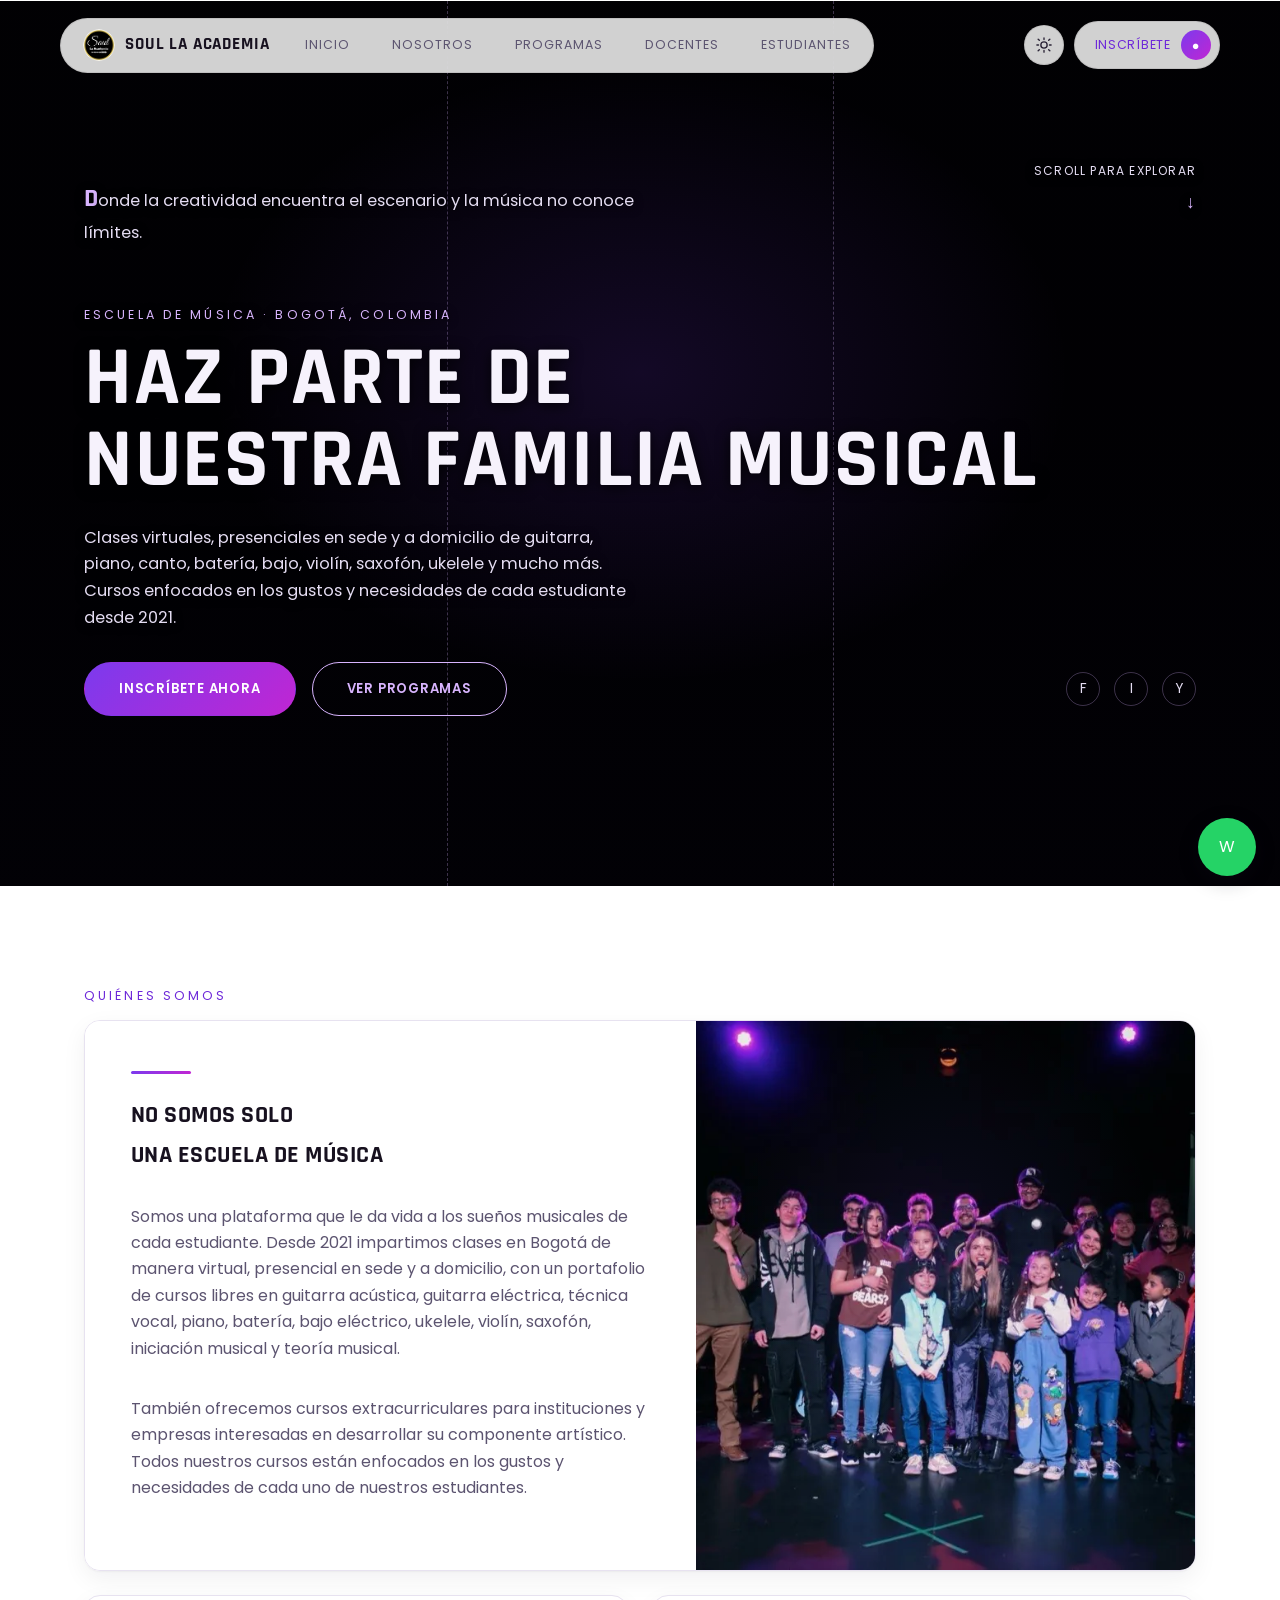
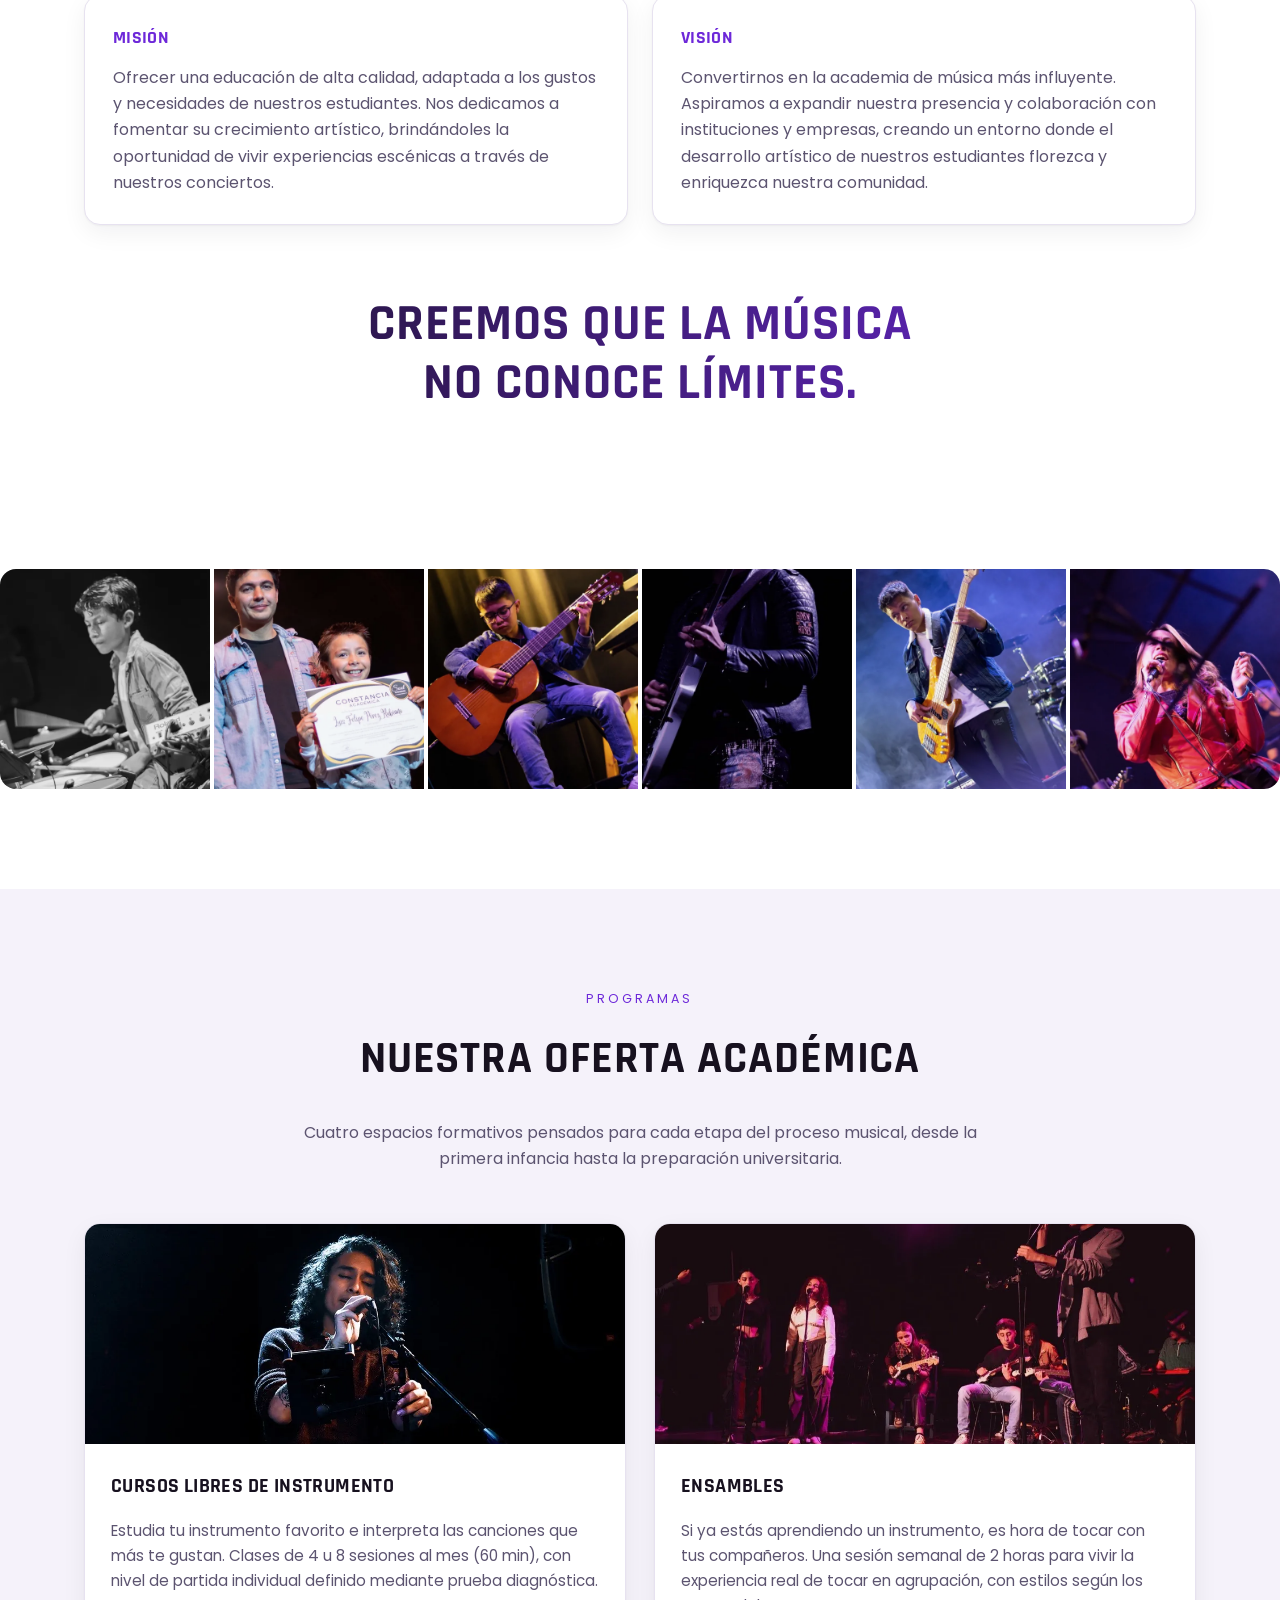
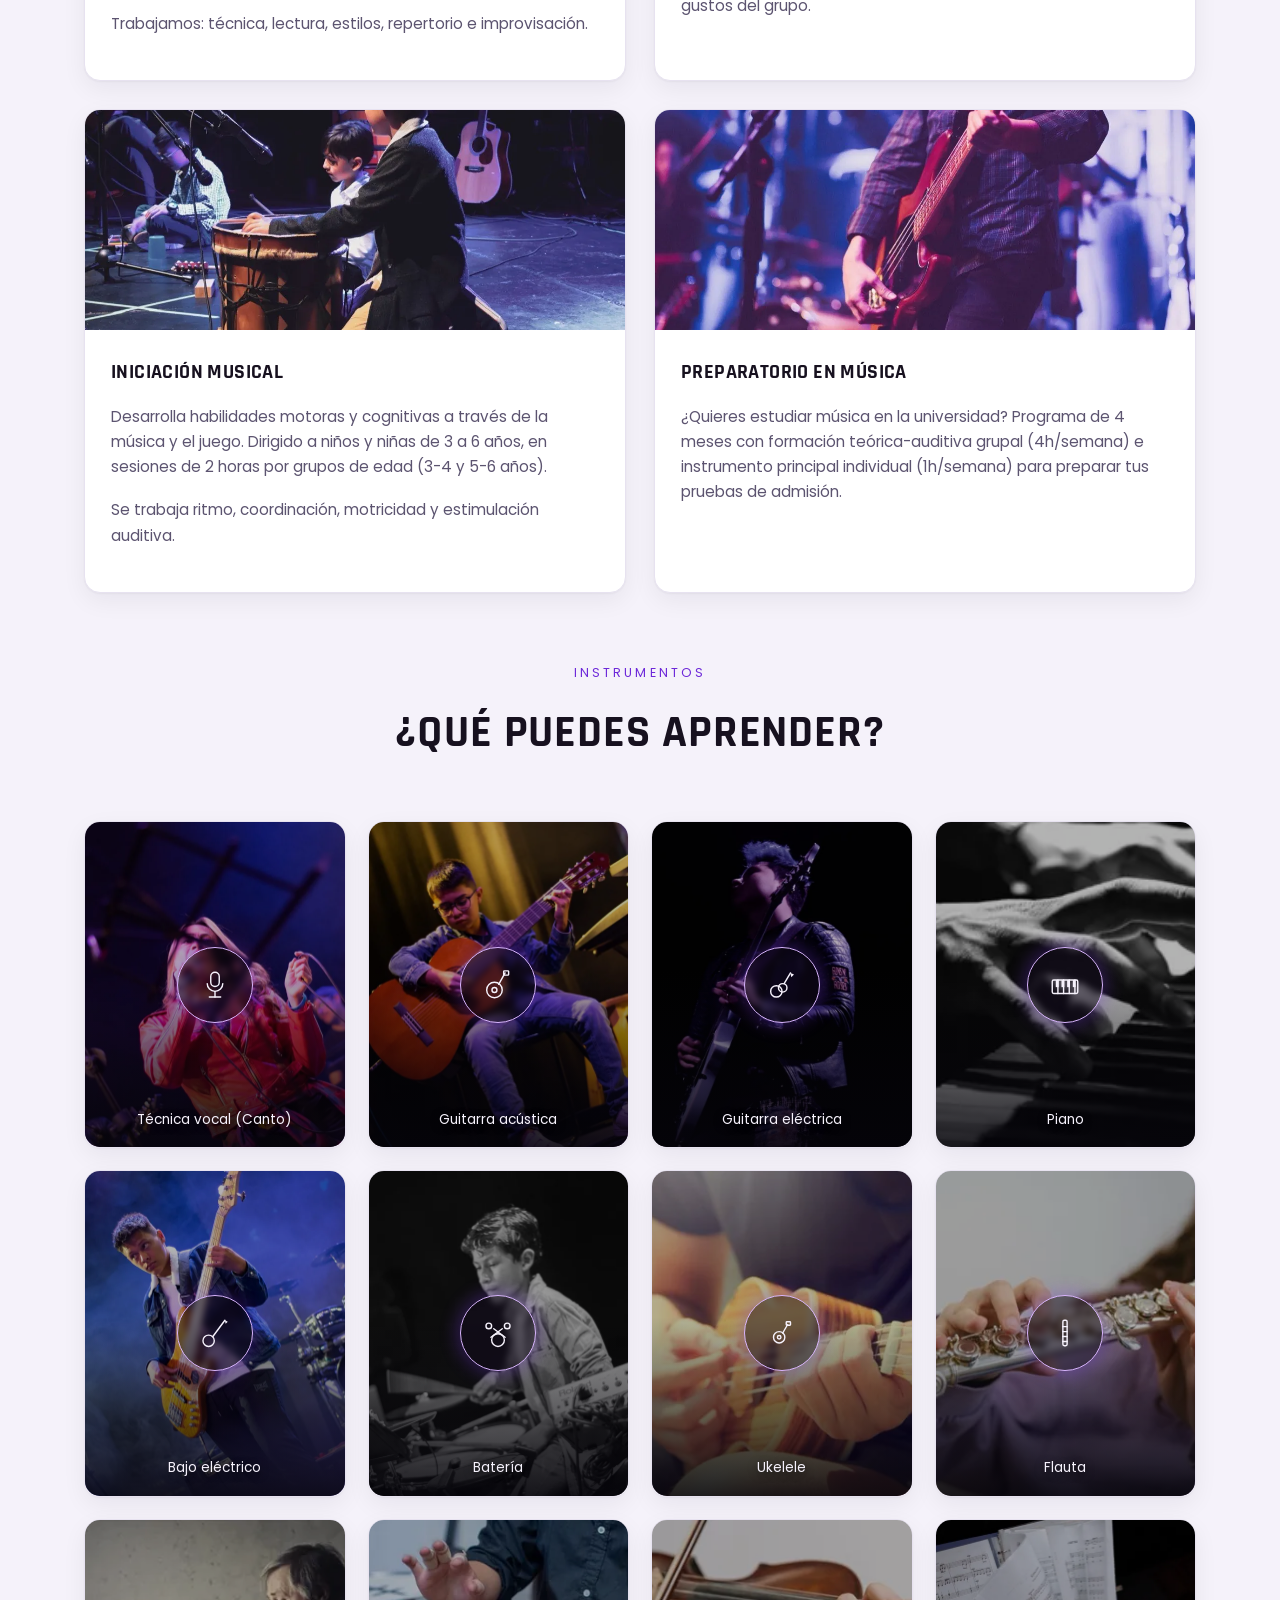
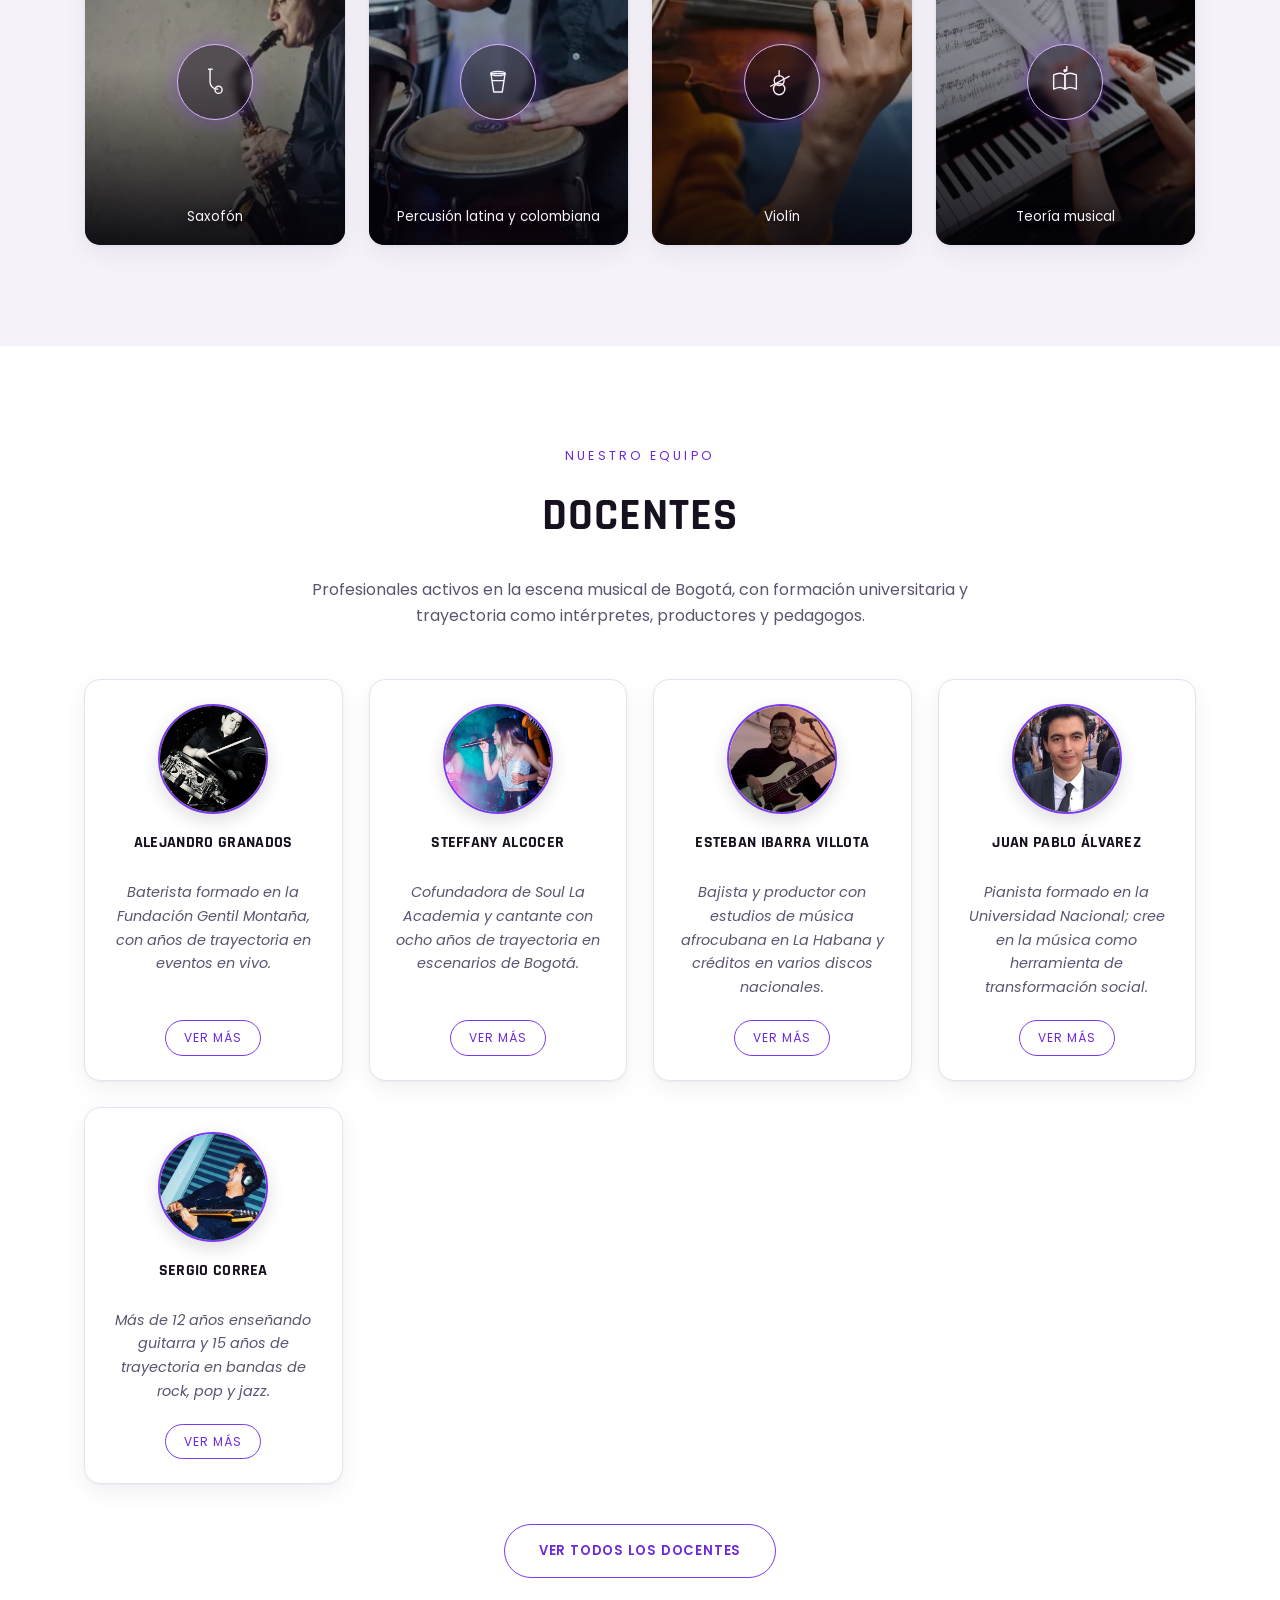
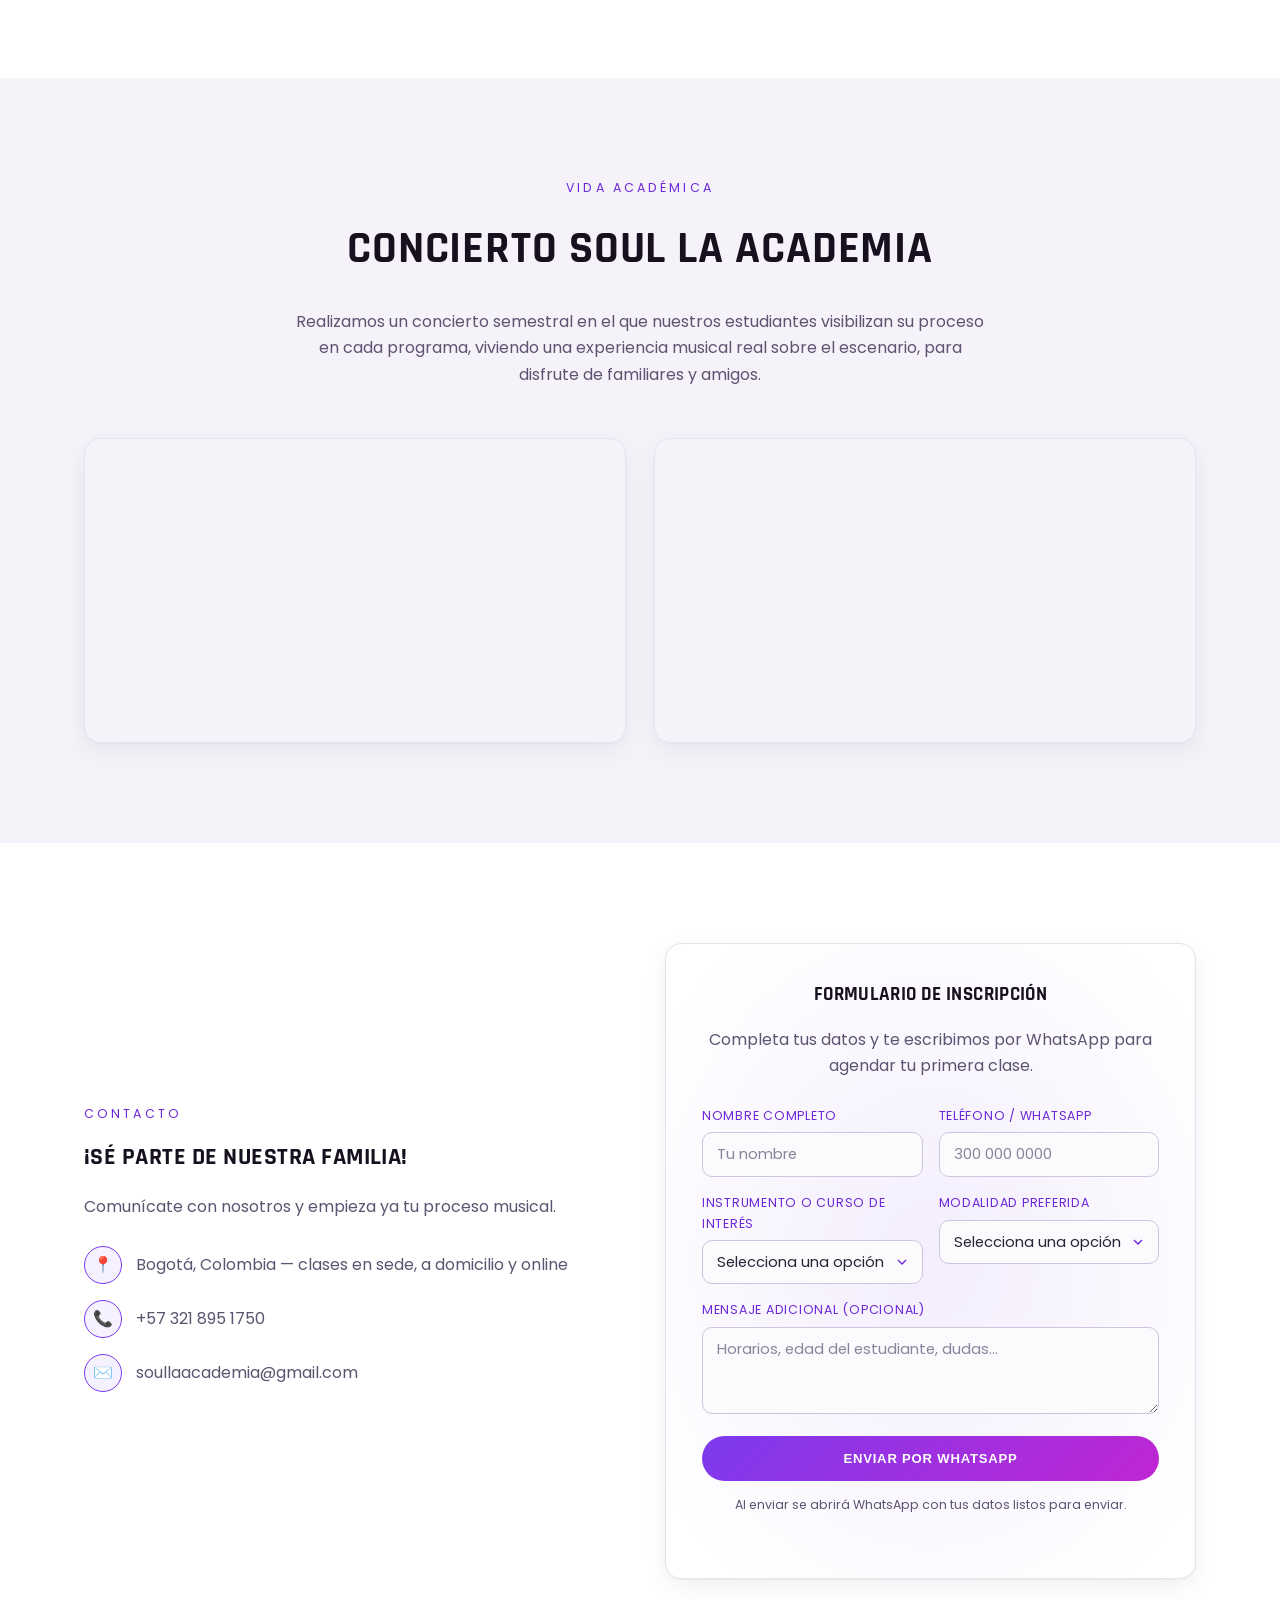
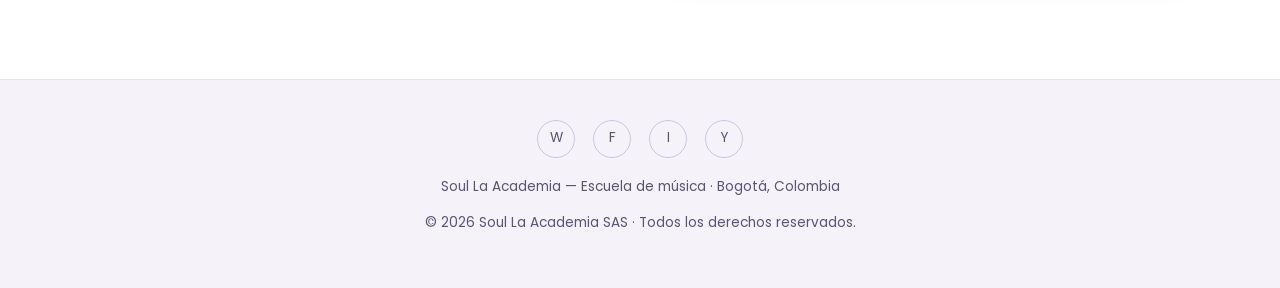
==== commit 8fd8ad82: "feat: tema claro con selector claro/oscuro Sistema de tokens en dos temas (42 variables), arranque e" ====
--- a/index.html
+++ b/index.html
@@ -4,18 +4,18 @@
 <meta charset="UTF-8">
 <meta name="viewport" content="width=device-width, initial-scale=1.0">
 <title>Soul La Academia | Escuela de Música en Bogotá</title>
-<meta name="description" content="Soul La Academia: escuela de música en Bogotá. Clases virtuales, presenciales y a domicilio de guitarra, piano, canto, batería, violín y más.">
+<meta name="description" content="Soul La Academia: escuela de música en Bogotá. Clases virtuales, presenciales en sede y a domicilio de guitarra, piano, canto, batería, violín y más.">
 <link rel="icon" href="assets/images/logo.png">
 <link rel="canonical" href="https://sergiocorrea88.github.io/soul-la-academia/">
 <meta name="author" content="Soul La Academia">
-<meta name="theme-color" content="#05040a">
+<meta name="theme-color" content="#ffffff" id="themeColor">
 
 <!-- Open Graph: define cómo se ve la tarjeta al compartir el enlace en WhatsApp, Facebook o LinkedIn -->
 <meta property="og:type" content="website">
 <meta property="og:locale" content="es_CO">
 <meta property="og:site_name" content="Soul La Academia">
 <meta property="og:title" content="Soul La Academia | Escuela de Música en Bogotá">
-<meta property="og:description" content="Clases virtuales, presenciales y a domicilio de guitarra, piano, canto, batería, bajo, violín, saxofón y ukelele. Cursos enfocados en los gustos y necesidades de cada estudiante.">
+<meta property="og:description" content="Clases virtuales, presenciales en sede y a domicilio de guitarra, piano, canto, batería, bajo, violín, saxofón y ukelele. Cursos enfocados en los gustos y necesidades de cada estudiante.">
 <meta property="og:url" content="https://sergiocorrea88.github.io/soul-la-academia/">
 <meta property="og:image" content="https://sergiocorrea88.github.io/soul-la-academia/assets/images/og-image.jpg">
 <meta property="og:image:alt" content="Estudiante de Soul La Academia interpretando guitarra en concierto">
@@ -23,12 +23,18 @@
 <!-- Twitter / X -->
 <meta name="twitter:card" content="summary_large_image">
 <meta name="twitter:title" content="Soul La Academia | Escuela de Música en Bogotá">
-<meta name="twitter:description" content="Clases virtuales, presenciales y a domicilio de guitarra, piano, canto, batería, bajo, violín, saxofón y ukelele. Cursos enfocados en los gustos y necesidades de cada estudiante.">
+<meta name="twitter:description" content="Clases virtuales, presenciales en sede y a domicilio de guitarra, piano, canto, batería, bajo, violín, saxofón y ukelele. Cursos enfocados en los gustos y necesidades de cada estudiante.">
 <meta name="twitter:image" content="https://sergiocorrea88.github.io/soul-la-academia/assets/images/og-image.jpg">
 
 <link rel="preconnect" href="https://fonts.googleapis.com">
 <link rel="preconnect" href="https://fonts.gstatic.com" crossorigin>
 <link href="https://fonts.googleapis.com/css2?family=Rajdhani:wght@500;600;700&family=Poppins:wght@300;400;500;600&display=swap" rel="stylesheet">
+<script>
+/* Aplica el tema guardado ANTES de pintar la página.
+   Si esto fuera al final del body, el visitante vería un
+   parpadeo blanco antes de que entrara el tema oscuro. */
+(function(){try{var t=localStorage.getItem("soul-theme");if(t==="dark"||t==="light")document.documentElement.setAttribute("data-theme",t);}catch(e){}})();
+</script>
 <link rel="stylesheet" href="css/style.css">
 
 <!-- Datos estructurados: le dicen a Google que esto es una escuela de música local en Bogotá -->
@@ -38,7 +44,7 @@
   "@type": "MusicSchool",
   "name": "Soul La Academia",
   "alternateName": "Soul La Academia SAS",
-  "description": "Escuela de música en Bogotá con clases virtuales, presenciales y a domicilio de guitarra, piano, canto, batería, bajo, violín, saxofón y ukelele.",
+  "description": "Escuela de música en Bogotá con clases virtuales, presenciales en sede y a domicilio de guitarra, piano, canto, batería, bajo, violín, saxofón y ukelele.",
   "url": "https://sergiocorrea88.github.io/soul-la-academia/",
   "logo": "https://sergiocorrea88.github.io/soul-la-academia/assets/images/logo.png",
   "image": "https://sergiocorrea88.github.io/soul-la-academia/assets/images/og-image.jpg",
@@ -65,7 +71,7 @@
 <header>
   <div class="nav" id="nav">
     <div class="nav-pill">
-      <a href="index.html#inicio" class="brand"><img src="assets/images/logo.png" alt="Soul La Academia"> Soul La Academia</a>
+      <a href="index.html#inicio" class="brand"><img src="assets/images/logo.png" alt="Soul La Academia"> <span class="brand-name">Soul La Academia</span></a>
       <nav class="links">
         <a href="index.html#inicio">Inicio</a>
         <a href="index.html#nosotros">Nosotros</a>
@@ -74,8 +80,14 @@
         <a href="index.html#estudiantes">Estudiantes</a>
       </nav>
     </div>
-    <a class="nav-cta" href="#inscripcion">Inscríbete <span class="dot">&#9679;</span></a>
-    <button class="menu-toggle" id="menuToggle" aria-label="Abrir menú">&#9776;</button>
+    <div class="nav-actions">
+      <button class="theme-toggle" id="themeToggle" type="button" aria-label="Cambiar a tema oscuro" title="Cambiar tema">
+        <svg class="icon-sun" viewBox="0 0 24 24" fill="none" stroke="currentColor" stroke-width="1.8" stroke-linecap="round" aria-hidden="true"><circle cx="12" cy="12" r="4.2"/><path d="M12 2.5v2.2M12 19.3v2.2M4.2 4.2l1.6 1.6M18.2 18.2l1.6 1.6M2.5 12h2.2M19.3 12h2.2M4.2 19.8l1.6-1.6M18.2 5.8l1.6-1.6"/></svg>
+        <svg class="icon-moon" viewBox="0 0 24 24" fill="none" stroke="currentColor" stroke-width="1.8" stroke-linecap="round" stroke-linejoin="round" aria-hidden="true"><path d="M20 14.5A8.2 8.2 0 0 1 9.5 4 8.3 8.3 0 1 0 20 14.5Z"/></svg>
+      </button>
+      <a class="nav-cta" href="#inscripcion">Inscríbete <span class="dot">&#9679;</span></a>
+      <button class="menu-toggle" id="menuToggle" aria-label="Abrir menú">&#9776;</button>
+    </div>
   </div>
 </header>
 
@@ -96,7 +108,7 @@
 
     <div class="eyebrow">Escuela de música · Bogotá, Colombia</div>
     <h1>Haz parte de<br>nuestra familia musical</h1>
-    <p>Clases virtuales, presenciales y a domicilio de guitarra, piano, canto, batería, bajo, violín, saxofón, ukelele y mucho más. Cursos enfocados en los gustos y necesidades de cada estudiante desde 2021.</p>
+    <p>Clases virtuales, presenciales en sede y a domicilio de guitarra, piano, canto, batería, bajo, violín, saxofón, ukelele y mucho más. Cursos enfocados en los gustos y necesidades de cada estudiante desde 2021.</p>
 
     <div class="hero-bottom">
       <div class="hero-actions">
@@ -115,12 +127,12 @@
 <!-- ---------- NOSOTROS ---------- -->
 <section id="nosotros">
   <div class="wrap">
-    <div class="num-label">01 &mdash; Quiénes somos</div>
+    <div class="eyebrow">Quiénes somos</div>
     <div class="about-grid">
       <div class="about-text">
         <div class="rule"></div>
         <h2>No somos solo<br>una escuela de música</h2>
-        <p>Somos una plataforma que le da vida a los sueños musicales de cada estudiante. Desde 2021 impartimos clases en Bogotá de manera virtual, presencial y a domicilio, con un portafolio de cursos libres en guitarra acústica, guitarra eléctrica, técnica vocal, piano, batería, bajo eléctrico, ukelele, violín, saxofón, iniciación musical y teoría musical.</p>
+        <p>Somos una plataforma que le da vida a los sueños musicales de cada estudiante. Desde 2021 impartimos clases en Bogotá de manera virtual, presencial en sede y a domicilio, con un portafolio de cursos libres en guitarra acústica, guitarra eléctrica, técnica vocal, piano, batería, bajo eléctrico, ukelele, violín, saxofón, iniciación musical y teoría musical.</p>
         <p>También ofrecemos cursos extracurriculares para instituciones y empresas interesadas en desarrollar su componente artístico. Todos nuestros cursos están enfocados en los gustos y necesidades de cada uno de nuestros estudiantes.</p>
       </div>
       <div class="about-media">
@@ -157,7 +169,6 @@
 <!-- ---------- PROGRAMAS ---------- -->
 <section class="alt" id="programas">
   <div class="wrap">
-    <div class="num-label" style="text-align:center;">02 &mdash; Programas</div>
     <div class="section-head">
       <div class="eyebrow">Programas</div>
       <h2>Nuestra oferta académica</h2>
@@ -204,8 +215,7 @@
       <div class="eyebrow">Instrumentos</div>
       <h2>¿Qué puedes aprender?</h2>
     </div>
-    <div class="instrument-carousel">
-      <div class="instrument-track">
+    <div class="instrument-grid">
       <div class="instrument-photo-card">
         <img src="assets/images/collage5.webp" alt="Técnica vocal (Canto)" loading="lazy">
         <span class="instrument-icon-badge"><svg viewBox="0 0 48 48" fill="none" stroke="currentColor" stroke-width="2" stroke-linecap="round" stroke-linejoin="round"><rect x="18" y="6" width="12" height="20" rx="6"/><path d="M13 22a11 11 0 0 0 22 0"/><line x1="24" y1="33" x2="24" y2="41"/><line x1="16" y1="41" x2="32" y2="41"/></svg></span>
@@ -266,67 +276,6 @@
         <span class="instrument-icon-badge"><svg viewBox="0 0 48 48" fill="none" stroke="currentColor" stroke-width="2" stroke-linecap="round" stroke-linejoin="round"><path d="M8 14c6-3 12-3 16 0v20c-4-3-10-3-16 0z"/><path d="M40 14c-6-3-12-3-16 0v20c4-3 10-3 16 0z"/><circle cx="24" cy="8" r="2.5" fill="currentColor" stroke="none"/><line x1="26.5" y1="8" x2="26.5" y2="2"/></svg></span>
         <span class="instrument-photo-label">Teoría musical</span>
       </div>
-      <div class="instrument-photo-card" aria-hidden="true">
-        <img src="assets/images/collage5.webp" alt="Técnica vocal (Canto)" loading="lazy">
-        <span class="instrument-icon-badge"><svg viewBox="0 0 48 48" fill="none" stroke="currentColor" stroke-width="2" stroke-linecap="round" stroke-linejoin="round"><rect x="18" y="6" width="12" height="20" rx="6"/><path d="M13 22a11 11 0 0 0 22 0"/><line x1="24" y1="33" x2="24" y2="41"/><line x1="16" y1="41" x2="32" y2="41"/></svg></span>
-        <span class="instrument-photo-label">Técnica vocal (Canto)</span>
-      </div>
-      <div class="instrument-photo-card" aria-hidden="true">
-        <img src="assets/images/collage3.webp" alt="Guitarra acústica" loading="lazy">
-        <span class="instrument-icon-badge"><svg viewBox="0 0 48 48" fill="none" stroke="currentColor" stroke-width="2" stroke-linecap="round" stroke-linejoin="round"><circle cx="19" cy="31" r="11"/><circle cx="19" cy="31" r="3.5"/><line x1="25" y1="23" x2="34" y2="7"/><rect x="32" y="4" width="7" height="6" rx="1"/></svg></span>
-        <span class="instrument-photo-label">Guitarra acústica</span>
-      </div>
-      <div class="instrument-photo-card" aria-hidden="true">
-        <img src="assets/images/curso-iniciacion.webp" alt="Guitarra eléctrica" loading="lazy">
-        <span class="instrument-icon-badge"><svg viewBox="0 0 48 48" fill="none" stroke="currentColor" stroke-width="2" stroke-linecap="round" stroke-linejoin="round"><circle cx="16" cy="33" r="8"/><circle cx="25" cy="28" r="6"/><line x1="27" y1="22" x2="36" y2="7"/><polygon points="36,7 41,9 37,13" fill="currentColor" stroke="none"/></svg></span>
-        <span class="instrument-photo-label">Guitarra eléctrica</span>
-      </div>
-      <div class="instrument-photo-card" aria-hidden="true">
-        <img src="assets/images/teclado.webp" alt="Piano" loading="lazy">
-        <span class="instrument-icon-badge"><svg viewBox="0 0 48 48" fill="none" stroke="currentColor" stroke-width="2" stroke-linecap="round" stroke-linejoin="round"><rect x="6" y="17" width="36" height="19" rx="2"/><line x1="14" y1="17" x2="14" y2="36"/><line x1="22" y1="17" x2="22" y2="36"/><line x1="30" y1="17" x2="30" y2="36"/><line x1="38" y1="17" x2="38" y2="36"/><rect x="11" y="17" width="4" height="10" fill="currentColor" stroke="none"/><rect x="19" y="17" width="4" height="10" fill="currentColor" stroke="none"/><rect x="27" y="17" width="4" height="10" fill="currentColor" stroke="none"/><rect x="35" y="17" width="4" height="10" fill="currentColor" stroke="none"/></svg></span>
-        <span class="instrument-photo-label">Piano</span>
-      </div>
-      <div class="instrument-photo-card" aria-hidden="true">
-        <img src="assets/images/collage4.webp" alt="Bajo eléctrico" loading="lazy">
-        <span class="instrument-icon-badge"><svg viewBox="0 0 48 48" fill="none" stroke="currentColor" stroke-width="2" stroke-linecap="round" stroke-linejoin="round"><circle cx="15" cy="35" r="8"/><line x1="21" y1="29" x2="38" y2="6"/><polygon points="38,6 42,8 39,11" fill="currentColor" stroke="none"/></svg></span>
-        <span class="instrument-photo-label">Bajo eléctrico</span>
-      </div>
-      <div class="instrument-photo-card" aria-hidden="true">
-        <img src="assets/images/collage1.webp" alt="Batería" loading="lazy">
-        <span class="instrument-icon-badge"><svg viewBox="0 0 48 48" fill="none" stroke="currentColor" stroke-width="2" stroke-linecap="round" stroke-linejoin="round"><circle cx="24" cy="34" r="9"/><circle cx="11" cy="14" r="4"/><circle cx="37" cy="14" r="4"/><line x1="14" y1="30" x2="30" y2="18"/><line x1="34" y1="30" x2="18" y2="18"/></svg></span>
-        <span class="instrument-photo-label">Batería</span>
-      </div>
-      <div class="instrument-photo-card" aria-hidden="true">
-        <img src="assets/images/instruments/ukelele.webp" alt="Ukelele" loading="lazy">
-        <span class="instrument-icon-badge"><svg viewBox="0 0 48 48" fill="none" stroke="currentColor" stroke-width="2" stroke-linecap="round" stroke-linejoin="round"><circle cx="20" cy="30" r="8"/><circle cx="20" cy="30" r="2.5"/><line x1="25" y1="24" x2="32" y2="12"/><rect x="30" y="8" width="6" height="5" rx="1"/></svg></span>
-        <span class="instrument-photo-label">Ukelele</span>
-      </div>
-      <div class="instrument-photo-card" aria-hidden="true">
-        <img src="assets/images/instruments/flauta.webp" alt="Flauta" loading="lazy">
-        <span class="instrument-icon-badge"><svg viewBox="0 0 48 48" fill="none" stroke="currentColor" stroke-width="2" stroke-linecap="round" stroke-linejoin="round"><rect x="21" y="6" width="6" height="36" rx="2"/><line x1="21" y1="15" x2="27" y2="15"/><line x1="21" y1="22" x2="27" y2="22"/><line x1="21" y1="29" x2="27" y2="29"/><line x1="21" y1="36" x2="27" y2="36"/></svg></span>
-        <span class="instrument-photo-label">Flauta</span>
-      </div>
-      <div class="instrument-photo-card" aria-hidden="true">
-        <img src="assets/images/instruments/saxofon.webp" alt="Saxofón" loading="lazy" style="object-position: 78% center;">
-        <span class="instrument-icon-badge"><svg viewBox="0 0 48 48" fill="none" stroke="currentColor" stroke-width="2" stroke-linecap="round" stroke-linejoin="round"><path d="M17 7v17a10 10 0 0 0 10 10h1"/><circle cx="29" cy="35" r="5"/><line x1="15" y1="6" x2="20" y2="6"/></svg></span>
-        <span class="instrument-photo-label">Saxofón</span>
-      </div>
-      <div class="instrument-photo-card" aria-hidden="true">
-        <img src="assets/images/instruments/percusion.webp" alt="Percusión latina y colombiana" loading="lazy">
-        <span class="instrument-icon-badge"><svg viewBox="0 0 48 48" fill="none" stroke="currentColor" stroke-width="2" stroke-linecap="round" stroke-linejoin="round"><path d="M14 12h20l-4 26H18z"/><ellipse cx="24" cy="12" rx="10" ry="3"/><line x1="16" y1="22" x2="32" y2="22"/></svg></span>
-        <span class="instrument-photo-label">Percusión latina y colombiana</span>
-      </div>
-      <div class="instrument-photo-card" aria-hidden="true">
-        <img src="assets/images/instruments/violin.webp" alt="Violín" loading="lazy">
-        <span class="instrument-icon-badge"><svg viewBox="0 0 48 48" fill="none" stroke="currentColor" stroke-width="2" stroke-linecap="round" stroke-linejoin="round"><circle cx="20" cy="22" r="7"/><circle cx="20" cy="34" r="8"/><line x1="20" y1="8" x2="20" y2="16"/><line x1="8" y1="30" x2="34" y2="16"/></svg></span>
-        <span class="instrument-photo-label">Violín</span>
-      </div>
-      <div class="instrument-photo-card" aria-hidden="true">
-        <img src="assets/images/instruments/teoria.webp" alt="Teoría musical" loading="lazy">
-        <span class="instrument-icon-badge"><svg viewBox="0 0 48 48" fill="none" stroke="currentColor" stroke-width="2" stroke-linecap="round" stroke-linejoin="round"><path d="M8 14c6-3 12-3 16 0v20c-4-3-10-3-16 0z"/><path d="M40 14c-6-3-12-3-16 0v20c4-3 10-3 16 0z"/><circle cx="24" cy="8" r="2.5" fill="currentColor" stroke="none"/><line x1="26.5" y1="8" x2="26.5" y2="2"/></svg></span>
-        <span class="instrument-photo-label">Teoría musical</span>
-      </div>
-      </div>
     </div>
   </div>
 </section>
@@ -334,7 +283,6 @@
 <!-- ---------- DOCENTES ---------- -->
 <section id="docentes">
   <div class="wrap">
-    <div class="num-label" style="text-align:center;">03 &mdash; Nuestro equipo</div>
     <div class="section-head">
       <div class="eyebrow">Nuestro equipo</div>
       <h2>Docentes</h2>
@@ -387,7 +335,6 @@
 <!-- ---------- ESTUDIANTES / CONCIERTOS ---------- -->
 <section class="alt" id="estudiantes">
   <div class="wrap">
-    <div class="num-label" style="text-align:center;">04 &mdash; Vida académica</div>
     <div class="section-head">
       <div class="eyebrow">Vida académica</div>
       <h2>Concierto Soul La Academia</h2>
@@ -414,7 +361,7 @@
         <h2>¡Sé parte de nuestra familia!</h2>
         <p style="color:var(--text-dim)">Comunícate con nosotros y empieza ya tu proceso musical.</p>
         <ul class="contact-list">
-          <li><span class="ic">📍</span> Bogotá, Colombia — clases online y presenciales</li>
+          <li><span class="ic">📍</span> Bogotá, Colombia — clases en sede, a domicilio y online</li>
           <li><span class="ic">📞</span> <a href="tel:+573218951750">+57 321 895 1750</a></li>
           <li><span class="ic">✉️</span> <a href="mailto:soullaacademia@gmail.com">soullaacademia@gmail.com</a></li>
         </ul>
@@ -460,8 +407,8 @@
             <select id="f-modalidad" name="modalidad" required>
               <option value="" disabled selected>Selecciona una opción</option>
               <option>Virtual</option>
-              <option>Presencial</option>
-              <option>A domicilio</option>
+              <option>Presencial (en sede)</option>
+              <option>A domicilio (en tu casa)</option>
             </select>
           </div>
           <div class="field field-full">
--- a/css/style.css
+++ b/css/style.css
@@ -1,17 +1,135 @@
+/* ============================================================
+   SOUL LA ACADEMIA — hoja de estilos
+   ------------------------------------------------------------
+   TEMAS
+   El sitio arranca en tema CLARO. El oscuro se activa poniendo
+   data-theme="dark" en <html>; lo hace el botón de la barra de
+   navegación y la elección se recuerda en localStorage.
+
+   Regla de oro para mantener esto: ningún color se escribe
+   directamente en una regla. Todo color sale de una variable
+   definida abajo, y cada variable tiene su valor en cada tema.
+   Si escribes un color a mano, ese elemento se romperá al
+   cambiar de tema.
+   ============================================================ */
+
 :root {
-  --bg: #05040a;
-  --bg-alt: #0b0814;
-  --card: #120e1e;
-  --violet: #a855f7;
-  --violet-soft: #d8b4fe;
-  --magenta: #e879f9;
-  --gold: #a855f7;       /* kept name for compatibility, now violet accent */
-  --gold-soft: #d8b4fe;
-  --text: #f4f2f9;
-  --text-dim: #b3aac2;
-  --border: #241c36;
+  color-scheme: light;
+
+  /* --- Estructura (igual en ambos temas) --- */
   --radius: 16px;
   --maxw: 1160px;
+  --nav-space: 72px;   /* alto real de la barra: 18px de padding + 54px de píldora */
+
+  /* --- Superficies --- */
+  --bg:            #FFFFFF;
+  --bg-alt:        #F5F2FA;
+  --card:          #FFFFFF;
+  --input-bg:      #FBFAFD;
+
+  /* --- Texto --- */
+  --text-strong:   #17111F;
+  --text:          #2A2336;
+  --text-dim:      #5C5470;
+  --text-faint:    #8B839C;
+
+  /* --- Bordes --- */
+  --border:        #E7E2F0;
+  --border-strong: #CEC5E0;
+
+  /* --- Acento --- */
+  --accent:        #7C3AED;   /* rellenos, bordes, estados activos */
+  --accent-rgb:    124 58 237;
+  --accent-text:   #6D28D9;   /* el acento cuando hace de TEXTO */
+  --accent-ink:    #FFFFFF;   /* texto ENCIMA de un relleno de acento */
+  --accent-2:      #C026D3;   /* segundo color de los degradados */
+
+  /* --- Sombras: en claro definen las tarjetas; en oscuro casi no existen --- */
+  --card-shadow:       0 1px 2px rgba(23,17,31,.04), 0 8px 24px rgba(23,17,31,.06);
+  --card-shadow-hover: 0 2px 4px rgba(23,17,31,.05), 0 18px 40px rgba(23,17,31,.10);
+  --shadow-accent:     0 12px 28px rgb(var(--accent-rgb) / .26);
+  --shadow-float:      0 6px 20px rgba(23,17,31,.22);
+  --photo-shadow:      0 6px 18px rgba(23,17,31,.14);
+
+  /* --- Barra de navegación (efecto vidrio) --- */
+  --nav-bg:     rgba(255,255,255,.82);
+  --nav-border: rgba(23,17,31,.09);
+
+  /* --- Tintes de acento --- */
+  --tint-soft: rgb(var(--accent-rgb) / .07);
+  --tint:      rgb(var(--accent-rgb) / .12);
+  --glow-panel: rgb(var(--accent-rgb) / .09);
+
+  /* --- SOBRE FOTOGRAFÍA: siempre claro, en los dos temas.
+         El hero y las tarjetas de instrumentos son imágenes oscuras;
+         su texto no puede seguir al tema o desaparece. --- */
+  --on-media:        #F6F2FC;
+  --on-media-dim:    #E4DCF2;
+  --on-media-accent: #D8B4FE;
+  --on-media-rule:   rgba(216,180,254,.28);
+  --on-media-shadow: 0 2px 10px rgba(0,0,0,.85), 0 0 2px rgba(0,0,0,.6);
+
+  /* --- Tratamiento de imágenes --- */
+  --hero-glow:        rgb(var(--accent-rgb) / .15);
+  --hero-scrim:       linear-gradient(180deg, rgba(2,1,6,.55) 0%, rgba(2,1,6,.5) 45%, rgba(2,1,6,.92) 100%);
+  --hero-title-glow:  0 2px 14px rgba(0,0,0,.85);
+  --collage-filter:   grayscale(12%) brightness(.98);
+  --badge-bg:         rgba(20,12,34,.45);
+  --badge-glow:       0 0 18px 3px rgb(var(--accent-rgb) / .32);
+  --badge-glow-hover: 0 0 26px 6px rgb(var(--accent-rgb) / .46);
+
+  /* --- Flecha del <select>: el color va dentro del SVG, así que
+         hace falta una versión por tema --- */
+  --select-arrow: url("data:image/svg+xml;utf8,<svg xmlns='http://www.w3.org/2000/svg' viewBox='0 0 24 24' fill='none' stroke='%236d28d9' stroke-width='2'><path d='M6 9l6 6 6-6'/></svg>");
+
+  /* --- Marca de WhatsApp: no sigue al tema --- */
+  --whatsapp: #25D366;
+}
+
+[data-theme="dark"] {
+  color-scheme: dark;
+
+  --bg:            #05040A;
+  --bg-alt:        #0B0814;
+  --card:          #120E1E;
+  --input-bg:      rgba(5,4,10,.6);
+
+  --text-strong:   #FFFFFF;
+  --text:          #F4F2F9;
+  --text-dim:      #B3AAC2;
+  --text-faint:    #6F6784;
+
+  --border:        #241C36;
+  --border-strong: #3A2E56;
+
+  --accent:        #A855F7;
+  --accent-rgb:    168 85 247;
+  --accent-text:   #D8B4FE;
+  --accent-ink:    #0B0814;
+  --accent-2:      #E879F9;
+
+  --card-shadow:       none;
+  --card-shadow-hover: 0 20px 40px rgb(var(--accent-rgb) / .12);
+  --shadow-accent:     0 12px 28px rgb(var(--accent-rgb) / .35);
+  --shadow-float:      0 6px 20px rgba(0,0,0,.4);
+  --photo-shadow:      0 0 24px rgb(var(--accent-rgb) / .35);
+
+  --nav-bg:     rgba(18,14,30,.75);
+  --nav-border: #241C36;
+
+  --tint-soft:  rgb(var(--accent-rgb) / .10);
+  --tint:       rgb(var(--accent-rgb) / .15);
+  --glow-panel: rgb(var(--accent-rgb) / .22);
+
+  --hero-glow:        rgb(var(--accent-rgb) / .30);
+  --hero-scrim:       linear-gradient(180deg, rgba(2,1,6,.6) 0%, rgba(2,1,6,.55) 45%, rgba(2,1,6,.94) 100%);
+  --hero-title-glow:  0 0 40px rgb(var(--accent-rgb) / .4), 0 2px 14px rgba(0,0,0,.85);
+  --collage-filter:   grayscale(25%) brightness(.9);
+  --badge-bg:         rgba(11,8,20,.5);
+  --badge-glow:       0 0 26px 6px rgb(var(--accent-rgb) / .5), 0 0 55px 14px rgb(var(--accent-rgb) / .22);
+  --badge-glow-hover: 0 0 34px 8px rgb(var(--accent-rgb) / .7), 0 0 70px 18px rgb(var(--accent-rgb) / .38);
+
+  --select-arrow: url("data:image/svg+xml;utf8,<svg xmlns='http://www.w3.org/2000/svg' viewBox='0 0 24 24' fill='none' stroke='%23d8b4fe' stroke-width='2'><path d='M6 9l6 6 6-6'/></svg>");
 }
 
 * { box-sizing: border-box; }
@@ -27,18 +145,32 @@
   -webkit-font-smoothing: antialiased;
 }
 
+/* Transición al cambiar de tema. Se limita a las propiedades de color
+   para no arrastrar layout ni animaciones. */
+body, .nav-pill, .nav-cta, .mv-card, .program-card, .teacher-card,
+.teacher-full-card, .contact-card, .about-text, .field input,
+.field select, .field textarea, footer, .video-frame {
+  transition: background-color .25s ease, color .25s ease, border-color .25s ease;
+}
+
 h1, h2, h3, h4 {
   font-family: "Rajdhani", "Poppins", sans-serif;
   text-transform: uppercase;
   font-weight: 700;
   letter-spacing: 0.02em;
   margin: 0 0 0.5em;
-  color: #fff;
+  color: var(--text-strong);
 }
 
 a { color: inherit; text-decoration: none; }
 
 img { max-width: 100%; display: block; }
+
+:focus-visible {
+  outline: 2px solid var(--accent);
+  outline-offset: 3px;
+  border-radius: 4px;
+}
 
 .wrap {
   max-width: var(--maxw);
@@ -47,15 +179,15 @@
   position: relative;
 }
 
-/* drop-cap first letter, like the "W" in the reference */
+/* Capitular de la primera letra */
 .dropcap::first-letter {
   font-family: "Rajdhani", sans-serif;
   font-weight: 700;
   font-size: 1.6em;
-  color: var(--violet-soft);
-}
-
-/* ---------- Header (floating pill nav) ---------- */
+  color: var(--on-media-accent);
+}
+
+/* ---------- Cabecera (barra flotante tipo píldora) ---------- */
 header {
   position: sticky;
   top: 0;
@@ -76,11 +208,19 @@
   display: flex;
   align-items: center;
   gap: 26px;
-  background: rgba(18, 14, 30, 0.75);
-  border: 1px solid var(--border);
+  background: var(--nav-bg);
+  border: 1px solid var(--nav-border);
   backdrop-filter: blur(14px);
+  -webkit-backdrop-filter: blur(14px);
   border-radius: 999px;
   padding: 10px 12px 10px 22px;
+  color: var(--text);
+}
+
+.nav-actions {
+  display: flex;
+  align-items: center;
+  gap: 10px;
 }
 
 .brand {
@@ -93,6 +233,7 @@
   letter-spacing: 0.05em;
   text-transform: uppercase;
   white-space: nowrap;
+  color: var(--text-strong);
 }
 
 .brand img { height: 32px; width: 32px; border-radius: 50%; }
@@ -108,21 +249,46 @@
   text-transform: uppercase;
   letter-spacing: 0.08em;
   color: var(--text-dim);
-  transition: color 0.2s;
+  transition: color 0.2s, background 0.2s;
   padding: 6px 10px;
   border-radius: 999px;
 }
 
-nav.links a:hover { color: #fff; background: rgba(168,85,247,0.15); }
+nav.links a:hover { color: var(--accent-text); background: var(--tint); }
+
+/* --- Botón de tema --- */
+.theme-toggle {
+  width: 40px;
+  height: 40px;
+  flex: none;
+  display: grid;
+  place-items: center;
+  background: var(--nav-bg);
+  border: 1px solid var(--nav-border);
+  backdrop-filter: blur(14px);
+  -webkit-backdrop-filter: blur(14px);
+  border-radius: 50%;
+  color: var(--text);
+  cursor: pointer;
+  transition: border-color .2s, color .2s, background .2s;
+}
+.theme-toggle:hover { border-color: var(--accent); color: var(--accent-text); }
+.theme-toggle svg { width: 18px; height: 18px; }
+
+/* El sol se ve en tema claro (ofrece pasar a oscuro), la luna en oscuro. */
+.theme-toggle .icon-moon { display: none; }
+[data-theme="dark"] .theme-toggle .icon-sun { display: none; }
+[data-theme="dark"] .theme-toggle .icon-moon { display: block; }
 
 .nav-cta {
   display: flex;
   align-items: center;
   gap: 10px;
-  background: rgba(18, 14, 30, 0.75);
-  border: 1px solid var(--border);
+  background: var(--nav-bg);
+  border: 1px solid var(--nav-border);
   backdrop-filter: blur(14px);
-  color: var(--violet-soft);
+  -webkit-backdrop-filter: blur(14px);
+  color: var(--accent-text);
   padding: 8px 8px 8px 20px;
   border-radius: 999px;
   font-size: 0.78rem;
@@ -131,27 +297,31 @@
   white-space: nowrap;
   transition: border-color 0.2s;
 }
-.nav-cta:hover { border-color: var(--violet); }
+.nav-cta:hover { border-color: var(--accent); }
 .nav-cta .dot {
   width: 30px; height: 30px;
   border-radius: 50%;
-  background: linear-gradient(135deg, var(--violet), var(--magenta));
+  background: linear-gradient(135deg, var(--accent), var(--accent-2));
   display: flex; align-items: center; justify-content: center;
   font-size: 0.8rem;
-  color: #0b0814;
+  color: var(--accent-ink);
 }
 
 .menu-toggle {
   display: none;
-  background: none;
-  border: 1px solid var(--border);
+  background: var(--nav-bg);
+  border: 1px solid var(--nav-border);
   color: var(--text);
   font-size: 1.3rem;
   padding: 6px 12px;
-  border-radius: 6px;
-}
-
-/* ---------- Hero ---------- */
+  border-radius: 10px;
+  cursor: pointer;
+}
+
+/* ---------- Hero ----------
+   El hero es una fotografía a sangre y se mantiene oscuro en ambos
+   temas: las fotos son de conciertos con poca luz y su texto usa
+   los tokens --on-media-*, que no siguen al tema. */
 .hero {
   position: relative;
   min-height: 92vh;
@@ -159,6 +329,11 @@
   align-items: flex-end;
   overflow: hidden;
   background: #000;
+  /* La barra flotante se superpone al hero en lugar de ocupar espacio
+     encima. En tema oscuro daba igual (fondo negro sobre foto oscura),
+     pero en claro dejaba una franja blanca y la píldora se perdía
+     contra ella. */
+  margin-top: calc(-1 * var(--nav-space));
 }
 
 .hero-bg {
@@ -211,14 +386,18 @@
   }
   .hero-slide { opacity: 0; }
   .hero-slide:nth-child(1) { opacity: 1; }
-}
+  body, .nav-pill, .nav-cta, .mv-card, .program-card, .teacher-card,
+  .teacher-full-card, .contact-card, .about-text, .field input,
+  .field select, .field textarea, footer, .video-frame { transition: none; }
+}
+
 .hero-bg::after {
   content: "";
   position: absolute;
   inset: 0;
   background:
-    radial-gradient(48% 50% at 50% 42%, rgba(168,85,247,0.35), transparent 70%),
-    linear-gradient(180deg, rgba(2,1,6,0.6) 0%, rgba(2,1,6,0.55) 45%, rgba(2,1,6,0.94) 100%);
+    radial-gradient(48% 50% at 50% 42%, var(--hero-glow), transparent 70%),
+    var(--hero-scrim);
 }
 
 .hero-lines {
@@ -230,7 +409,7 @@
   grid-template-columns: repeat(3, 1fr);
   pointer-events: none;
 }
-.hero-lines span { border-left: 1px dashed rgba(216,180,254,0.18); height: 100%; }
+.hero-lines span { border-left: 1px dashed var(--on-media-rule); height: 100%; }
 .hero-lines span:first-child { border-left: none; }
 
 .hero-content {
@@ -253,8 +432,8 @@
 .hero-tagline {
   max-width: 220px;
   font-size: 0.85rem;
-  color: #e4dcf2;
-  text-shadow: 0 2px 10px rgba(0,0,0,0.85), 0 0 2px rgba(0,0,0,0.6);
+  color: var(--on-media-dim);
+  text-shadow: var(--on-media-shadow);
 }
 
 .scroll-cue {
@@ -265,34 +444,42 @@
   font-size: 0.75rem;
   letter-spacing: 0.1em;
   text-transform: uppercase;
-  color: #e4dcf2;
-  text-shadow: 0 2px 10px rgba(0,0,0,0.85), 0 0 2px rgba(0,0,0,0.6);
-}
-.scroll-cue .arrow { font-size: 1.1rem; color: var(--violet-soft); animation: bob 1.8s infinite; }
+  color: var(--on-media-dim);
+  text-shadow: var(--on-media-shadow);
+}
+.scroll-cue .arrow { font-size: 1.1rem; color: var(--on-media-accent); animation: bob 1.8s infinite; }
 @keyframes bob { 0%,100%{ transform: translateY(0);} 50%{ transform: translateY(6px);} }
 
+/* .eyebrow tiene dos contextos: sobre fondo del tema (secciones) y
+   sobre fotografía (hero). La base sirve a las secciones; el hero la
+   sobreescribe más abajo. */
 .eyebrow {
-  color: var(--violet-soft);
+  color: var(--accent-text);
   letter-spacing: 0.25em;
   text-transform: uppercase;
   font-size: 0.78rem;
   margin-bottom: 14px;
-  text-shadow: 0 2px 10px rgba(0,0,0,0.85), 0 0 2px rgba(0,0,0,0.6);
+}
+
+.hero .eyebrow {
+  color: var(--on-media-accent);
+  text-shadow: var(--on-media-shadow);
 }
 
 .hero h1 {
   font-size: clamp(2.6rem, 7vw, 5.2rem);
   line-height: 0.98;
   margin-bottom: 22px;
-  text-shadow: 0 0 40px rgba(168,85,247,0.45), 0 2px 14px rgba(0,0,0,0.85);
+  color: var(--on-media);
+  text-shadow: var(--hero-title-glow);
 }
 
 .hero p {
   max-width: 560px;
-  color: #e4dcf2;
+  color: var(--on-media-dim);
   font-size: 1.02rem;
   margin-bottom: 30px;
-  text-shadow: 0 2px 10px rgba(0,0,0,0.85), 0 0 2px rgba(0,0,0,0.6);
+  text-shadow: var(--on-media-shadow);
 }
 
 .hero-bottom {
@@ -309,18 +496,20 @@
 .social-rail a {
   width: 34px; height: 34px;
   border-radius: 50%;
-  border: 1px solid rgba(216,180,254,0.35);
+  border: 1px solid var(--on-media-rule);
   display: flex; align-items: center; justify-content: center;
-  color: var(--text-dim);
+  color: var(--on-media-dim);
   font-size: 0.85rem;
   transition: border-color 0.2s, color 0.2s;
 }
-.social-rail a:hover { border-color: var(--violet-soft); color: var(--violet-soft); }
-
+.social-rail a:hover { border-color: var(--on-media-accent); color: var(--on-media-accent); }
+
+/* El botón del hero va sobre fotografía: mantiene el relleno de acento
+   con texto claro en ambos temas. */
 .btn {
   display: inline-block;
-  background: linear-gradient(135deg, var(--violet), var(--magenta));
-  color: #0b0814;
+  background: linear-gradient(135deg, var(--accent), var(--accent-2));
+  color: var(--accent-ink);
   font-weight: 600;
   padding: 15px 34px;
   border-radius: 999px;
@@ -330,51 +519,29 @@
   transition: transform 0.2s, box-shadow 0.2s;
   border: 1px solid transparent;
 }
-.btn:hover { transform: translateY(-2px); box-shadow: 0 12px 28px rgba(168,85,247,0.35); }
+.btn:hover { transform: translateY(-2px); box-shadow: var(--shadow-accent); }
+
+.hero .btn { color: #FFFFFF; }
 
 .btn-outline {
   background: transparent;
-  color: var(--violet-soft);
-  border: 1px solid var(--violet);
-}
-.btn-outline:hover { background: rgba(168,85,247,0.15); }
-
-.btn-circle {
-  width: 132px; height: 132px;
-  border-radius: 50%;
-  border: 1px solid rgba(216,180,254,0.5);
-  background: rgba(11,8,20,0.55);
-  backdrop-filter: blur(6px);
-  display: flex; align-items: center; justify-content: center;
-  text-align: center;
-  font-family: "Rajdhani", sans-serif;
-  text-transform: uppercase;
-  font-size: 0.8rem;
-  letter-spacing: 0.08em;
-  color: #fff;
-  margin: 0 auto 34px;
-  transition: border-color 0.2s, background 0.2s;
-}
-.btn-circle:hover { border-color: var(--violet-soft); background: rgba(168,85,247,0.18); }
-
-/* ---------- Sections ---------- */
+  color: var(--accent-text);
+  border: 1px solid var(--accent);
+}
+.btn-outline:hover { background: var(--tint); box-shadow: none; }
+
+.hero .btn-outline { color: var(--on-media-accent); border-color: var(--on-media-accent); }
+.hero .btn-outline:hover { background: rgba(216,180,254,.15); }
+
+/* ---------- Secciones ---------- */
 section { padding: 100px 0; position: relative; }
 section.alt { background: var(--bg-alt); }
 
 .section-head { max-width: 700px; margin: 0 auto 50px; text-align: center; }
-.section-head .eyebrow { justify-content: center; }
 .section-head h2 { font-size: clamp(1.9rem, 4vw, 2.8rem); }
 .section-head p { color: var(--text-dim); }
 
-.num-label {
-  font-family: "Rajdhani", sans-serif;
-  font-size: 0.9rem;
-  color: var(--violet-soft);
-  letter-spacing: 0.15em;
-  margin-bottom: 20px;
-}
-
-/* ---------- About (numbered split panel) ---------- */
+/* ---------- Nosotros ---------- */
 .about-grid {
   display: grid;
   grid-template-columns: 1.1fr 0.9fr;
@@ -383,6 +550,7 @@
   border-radius: var(--radius);
   overflow: hidden;
   border: 1px solid var(--border);
+  box-shadow: var(--card-shadow);
 }
 
 .about-text {
@@ -395,7 +563,7 @@
 
 .about-text .rule {
   width: 60px; height: 3px;
-  background: linear-gradient(90deg, var(--violet), var(--magenta));
+  background: linear-gradient(90deg, var(--accent), var(--accent-2));
   margin-bottom: 22px;
   border-radius: 4px;
 }
@@ -414,7 +582,7 @@
 .about-media::after {
   content: "";
   position: absolute; inset: 0;
-  background: radial-gradient(60% 60% at 50% 40%, rgba(168,85,247,0.25), transparent 70%);
+  background: radial-gradient(60% 60% at 50% 40%, var(--glow-panel), transparent 70%);
   mix-blend-mode: screen;
 }
 
@@ -430,14 +598,15 @@
   border: 1px solid var(--border);
   border-radius: var(--radius);
   padding: 28px;
-  transition: border-color .2s;
-}
-.mv-card:hover { border-color: var(--violet); }
-
-.mv-card h3 { color: var(--violet-soft); font-size: 1.1rem; margin-bottom: 12px; }
+  box-shadow: var(--card-shadow);
+  transition: border-color .2s, box-shadow .2s;
+}
+.mv-card:hover { border-color: var(--accent); box-shadow: var(--card-shadow-hover); }
+
+.mv-card h3 { color: var(--accent-text); font-size: 1.1rem; margin-bottom: 12px; }
 .mv-card p { color: var(--text-dim); margin: 0; }
 
-/* ---------- Big statement ---------- */
+/* ---------- Frase destacada ---------- */
 .statement {
   text-align: center;
   padding: 70px 0;
@@ -445,7 +614,7 @@
 .statement h2 {
   font-size: clamp(1.8rem, 5vw, 3.2rem);
   line-height: 1.15;
-  background: linear-gradient(90deg, #fff, var(--violet-soft));
+  background: linear-gradient(90deg, var(--text-strong), var(--accent-text));
   -webkit-background-clip: text;
   background-clip: text;
   color: transparent;
@@ -464,13 +633,13 @@
   width: 100%;
   height: 220px;
   object-fit: cover;
-  filter: grayscale(25%) brightness(0.9);
+  filter: var(--collage-filter);
   transition: filter 0.3s, transform 0.3s;
 }
 .collage img:hover { filter: grayscale(0%) brightness(1); transform: scale(1.03); }
 .collage a:nth-child(4) img { height: 320px; margin-top: -100px; }
 
-/* ---------- Programs ---------- */
+/* ---------- Programas ---------- */
 .program-grid {
   display: grid;
   grid-template-columns: repeat(2, 1fr);
@@ -482,9 +651,14 @@
   border: 1px solid var(--border);
   border-radius: var(--radius);
   overflow: hidden;
+  box-shadow: var(--card-shadow);
   transition: border-color 0.2s, transform 0.2s, box-shadow .2s;
 }
-.program-card:hover { border-color: var(--violet); transform: translateY(-4px); box-shadow: 0 20px 40px rgba(168,85,247,0.12); }
+.program-card:hover {
+  border-color: var(--accent);
+  transform: translateY(-4px);
+  box-shadow: var(--card-shadow-hover);
+}
 
 .program-card img { width: 100%; height: 220px; object-fit: cover; filter: saturate(0.95); }
 
@@ -500,34 +674,27 @@
 }
 .program-body ul li { margin-bottom: 4px; }
 
-/* ---------- Instruments carousel ---------- */
-.instrument-carousel {
+/* ---------- Instrumentos ----------
+   Antes era un carrusel con desplazamiento automático. Se cambió a
+   cuadrícula: son doce opciones de un catálogo, algo que la gente
+   recorre buscando SU instrumento, y obligar a esperar a que pase
+   por pantalla hacía la sección difícil de usar. De paso desaparecen
+   las doce tarjetas duplicadas que existían solo para que el bucle
+   no se cortara. */
+.instrument-grid {
+  display: grid;
+  grid-template-columns: repeat(4, minmax(0, 1fr));
+  gap: 22px;
   margin-top: 50px;
-  overflow: hidden;
-  -webkit-mask-image: linear-gradient(90deg, transparent, black 6%, black 94%, transparent);
-  mask-image: linear-gradient(90deg, transparent, black 6%, black 94%, transparent);
-}
-.instrument-track {
-  display: flex;
-  gap: 22px;
-  width: max-content;
-  animation: instrumentScroll 40s linear infinite;
-}
-.instrument-carousel:hover .instrument-track { animation-play-state: paused; }
-
-@keyframes instrumentScroll {
-  from { transform: translateX(0); }
-  to { transform: translateX(-50%); }
 }
 
 .instrument-photo-card {
   position: relative;
-  flex: 0 0 auto;
-  width: 240px;
-  height: 300px;
+  aspect-ratio: 4 / 5;
   border-radius: 16px;
   overflow: hidden;
   border: 1px solid var(--border);
+  box-shadow: var(--card-shadow);
 }
 .instrument-photo-card img {
   width: 100%;
@@ -554,20 +721,19 @@
   width: 76px;
   height: 76px;
   border-radius: 50%;
-  background: rgba(11,8,20,0.5);
+  background: var(--badge-bg);
   backdrop-filter: blur(3px);
-  border: 1px solid var(--violet);
-  box-shadow: 0 0 26px 6px rgba(168,85,247,0.55), 0 0 55px 14px rgba(168,85,247,0.25);
+  -webkit-backdrop-filter: blur(3px);
+  border: 1px solid var(--on-media-accent);
+  box-shadow: var(--badge-glow);
   display: flex;
   align-items: center;
   justify-content: center;
-  color: #f4f2f9;
+  color: var(--on-media);
   z-index: 2;
   transition: box-shadow 0.3s;
 }
-.instrument-photo-card:hover .instrument-icon-badge {
-  box-shadow: 0 0 34px 8px rgba(168,85,247,0.75), 0 0 70px 18px rgba(168,85,247,0.4);
-}
+.instrument-photo-card:hover .instrument-icon-badge { box-shadow: var(--badge-glow-hover); }
 .instrument-icon-badge svg { width: 34px; height: 34px; }
 .instrument-photo-label {
   position: absolute;
@@ -575,22 +741,23 @@
   left: 12px;
   right: 12px;
   text-align: center;
-  color: #f4f2f9;
+  color: var(--on-media);
   font-size: 0.85rem;
   z-index: 2;
   text-shadow: 0 2px 8px rgba(0,0,0,0.7);
 }
 
+@media (max-width: 980px) {
+  .instrument-grid { grid-template-columns: repeat(3, minmax(0, 1fr)); }
+}
 @media (max-width: 640px) {
-  .instrument-photo-card { width: 190px; height: 250px; }
-}
-@media (prefers-reduced-motion: reduce) {
-  .instrument-track { animation: none; }
-  .instrument-carousel { overflow-x: auto; }
-  .instrument-photo-card[aria-hidden="true"] { display: none; }
-}
-
-/* ---------- Teachers ---------- */
+  .instrument-grid { grid-template-columns: repeat(2, minmax(0, 1fr)); gap: 14px; }
+  .instrument-icon-badge { width: 60px; height: 60px; }
+  .instrument-icon-badge svg { width: 27px; height: 27px; }
+  .instrument-photo-label { font-size: 0.78rem; bottom: 12px; }
+}
+
+/* ---------- Docentes ---------- */
 .teacher-grid {
   display: grid;
   grid-template-columns: repeat(auto-fit, minmax(220px, 1fr));
@@ -603,9 +770,15 @@
   border-radius: var(--radius);
   padding: 24px;
   text-align: center;
-  transition: border-color .2s;
-}
-.teacher-card:hover { border-color: var(--violet); }
+  box-shadow: var(--card-shadow);
+  transition: border-color .2s, box-shadow .2s;
+  /* Columna flexible para que el botón "Ver más" quede alineado
+     abajo en todas las fichas, aunque los resúmenes tengan
+     distinto largo. */
+  display: flex;
+  flex-direction: column;
+}
+.teacher-card:hover { border-color: var(--accent); box-shadow: var(--card-shadow-hover); }
 
 .teacher-card img {
   width: 110px;
@@ -613,8 +786,8 @@
   border-radius: 50%;
   object-fit: cover;
   margin: 0 auto 16px;
-  border: 2px solid var(--violet);
-  box-shadow: 0 0 24px rgba(168,85,247,0.35);
+  border: 2px solid var(--accent);
+  box-shadow: var(--photo-shadow);
 }
 
 .teacher-card h3 { font-size: 1rem; margin-bottom: 10px; }
@@ -623,8 +796,12 @@
   color: var(--text-dim);
   font-size: 0.9rem;
   font-style: italic;
-  min-height: 44px;
-  margin-bottom: 16px;
+  margin-bottom: 20px;
+}
+
+.teacher-card .ver-mas {
+  margin-top: auto;
+  align-self: center;
 }
 
 .ver-mas {
@@ -632,13 +809,13 @@
   font-size: 0.75rem;
   text-transform: uppercase;
   letter-spacing: 0.08em;
-  color: var(--violet-soft);
-  border: 1px solid var(--violet);
+  color: var(--accent-text);
+  border: 1px solid var(--accent);
   border-radius: 999px;
   padding: 7px 18px;
   transition: background .2s, color .2s;
 }
-.ver-mas:hover { background: var(--violet); color: #0b0814; }
+.ver-mas:hover { background: var(--accent); color: var(--accent-ink); }
 
 .back-link {
   display: inline-flex;
@@ -651,9 +828,9 @@
   margin-bottom: 30px;
   transition: color .2s;
 }
-.back-link:hover { color: var(--violet-soft); }
-
-/* ---------- Docentes (full page) ---------- */
+.back-link:hover { color: var(--accent-text); }
+
+/* ---------- Docentes (página completa) ---------- */
 .teacher-full-list {
   display: flex;
   flex-direction: column;
@@ -669,9 +846,10 @@
   border: 1px solid var(--border);
   border-radius: var(--radius);
   padding: 36px;
-  transition: border-color .2s;
-}
-.teacher-full-card:hover { border-color: var(--violet); }
+  box-shadow: var(--card-shadow);
+  transition: border-color .2s, box-shadow .2s;
+}
+.teacher-full-card:hover { border-color: var(--accent); box-shadow: var(--card-shadow-hover); }
 
 .teacher-full-photo { text-align: center; }
 .teacher-full-photo img {
@@ -680,14 +858,14 @@
   border-radius: 50%;
   object-fit: cover;
   margin: 0 auto 18px;
-  border: 2px solid var(--violet);
-  box-shadow: 0 0 30px rgba(168,85,247,0.35);
+  border: 2px solid var(--accent);
+  box-shadow: var(--photo-shadow);
 }
 
 .role-tag {
   display: inline-block;
-  border: 1px solid var(--violet);
-  color: var(--violet-soft);
+  border: 1px solid var(--accent);
+  color: var(--accent-text);
   font-size: 0.72rem;
   text-transform: uppercase;
   letter-spacing: 0.08em;
@@ -696,22 +874,6 @@
   margin-bottom: 6px;
 }
 
-.linkedin-link {
-  display: inline-flex;
-  align-items: center;
-  gap: 6px;
-  margin-top: 14px;
-  font-size: 0.78rem;
-  text-transform: uppercase;
-  letter-spacing: 0.06em;
-  color: var(--violet-soft);
-  border: 1px solid var(--violet);
-  border-radius: 999px;
-  padding: 7px 16px;
-  transition: background .2s, color .2s;
-}
-.linkedin-link:hover { background: var(--violet); color: #0b0814; }
-
 .teacher-full-body h2 { font-size: 1.4rem; margin-bottom: 8px; }
 .teacher-full-body p { color: var(--text-dim); margin-bottom: 14px; }
 .teacher-full-body p:last-of-type { margin-bottom: 0; }
@@ -720,7 +882,7 @@
   .teacher-full-card { grid-template-columns: 1fr; text-align: center; }
 }
 
-/* ---------- Concerts ---------- */
+/* ---------- Conciertos ---------- */
 .video-grid {
   display: grid;
   grid-template-columns: 1fr 1fr;
@@ -731,11 +893,12 @@
   border-radius: var(--radius);
   overflow: hidden;
   border: 1px solid var(--border);
+  box-shadow: var(--card-shadow);
   aspect-ratio: 16/9;
 }
 .video-frame iframe { width: 100%; height: 100%; border: 0; }
 
-/* ---------- Contact ---------- */
+/* ---------- Contacto ---------- */
 .contact-grid {
   display: grid;
   grid-template-columns: 1fr 1fr;
@@ -754,10 +917,10 @@
 .contact-list .ic {
   width: 38px; height: 38px;
   border-radius: 50%;
-  background: var(--card);
-  border: 1px solid var(--violet);
+  background: var(--tint-soft);
+  border: 1px solid var(--accent);
   display: flex; align-items: center; justify-content: center;
-  color: var(--violet-soft);
+  color: var(--accent-text);
   flex-shrink: 0;
 }
 
@@ -769,63 +932,75 @@
   text-align: center;
   position: relative;
   overflow: hidden;
+  box-shadow: var(--card-shadow);
 }
 .contact-card::before {
   content: "";
   position: absolute; inset: -40%;
-  background: radial-gradient(closest-side, rgba(168,85,247,0.25), transparent 70%);
+  background: radial-gradient(closest-side, var(--glow-panel), transparent 70%);
   z-index: 0;
 }
 .contact-card * { position: relative; z-index: 1; }
 .contact-card p { color: var(--text-dim); margin-bottom: 26px; }
 .contact-card h3 { text-align: center; }
 
+/* minmax(0, 1fr) en vez de 1fr: un <input> trae un ancho mínimo
+   propio del navegador (unos 20 caracteres). Con 1fr, que equivale a
+   minmax(auto, 1fr), ese mínimo mandaba y los campos se desbordaban
+   fuera de la tarjeta. */
 .form-grid {
   display: grid;
-  grid-template-columns: 1fr 1fr;
+  grid-template-columns: repeat(2, minmax(0, 1fr));
   gap: 16px;
   text-align: left;
   margin-bottom: 22px;
 }
-.field { display: flex; flex-direction: column; gap: 6px; }
+.field { display: flex; flex-direction: column; gap: 6px; min-width: 0; }
 .field-full { grid-column: 1 / -1; }
 
 .field label {
   font-size: 0.78rem;
   text-transform: uppercase;
   letter-spacing: 0.06em;
-  color: var(--violet-soft);
+  color: var(--accent-text);
 }
 
 .field input,
 .field select,
 .field textarea {
-  background: rgba(5,4,10,0.6);
-  border: 1px solid var(--border);
+  width: 100%;
+  min-width: 0;
+  background: var(--input-bg);
+  border: 1px solid var(--border-strong);
   border-radius: 10px;
   padding: 11px 14px;
   color: var(--text);
   font-family: "Poppins", sans-serif;
   font-size: 0.92rem;
   outline: none;
-  transition: border-color 0.2s;
+  transition: border-color 0.2s, box-shadow 0.2s;
 }
 .field textarea { resize: vertical; }
 .field input::placeholder,
-.field textarea::placeholder { color: #6f6784; }
+.field textarea::placeholder { color: var(--text-faint); }
 
 .field input:focus,
 .field select:focus,
-.field textarea:focus { border-color: var(--violet); }
-
-.field select { appearance: none; cursor: pointer;
-  background-image: url("data:image/svg+xml;utf8,<svg xmlns='http://www.w3.org/2000/svg' viewBox='0 0 24 24' fill='none' stroke='%23d8b4fe' stroke-width='2'><path d='M6 9l6 6 6-6'/></svg>");
+.field textarea:focus {
+  border-color: var(--accent);
+  box-shadow: 0 0 0 3px var(--tint);
+}
+
+.field select {
+  appearance: none;
+  cursor: pointer;
+  background-image: var(--select-arrow);
   background-repeat: no-repeat;
   background-position: right 12px center;
   background-size: 16px;
   padding-right: 36px;
 }
-.field select option { background: #120e1e; color: #f4f2f9; }
+.field select option { background: var(--card); color: var(--text); }
 
 .form-hint {
   margin: 14px 0 0;
@@ -838,37 +1013,38 @@
   .form-grid { grid-template-columns: 1fr; }
 }
 
-/* ---------- Footer ---------- */
+/* ---------- Pie ---------- */
 footer {
   border-top: 1px solid var(--border);
   padding: 40px 0;
   text-align: center;
   color: var(--text-dim);
   font-size: 0.85rem;
+  background: var(--bg-alt);
 }
 .footer-social { display: flex; gap: 18px; justify-content: center; margin-bottom: 18px; }
 .footer-social a {
   width: 38px; height: 38px;
   border-radius: 50%;
-  border: 1px solid var(--border);
+  border: 1px solid var(--border-strong);
   display: flex; align-items: center; justify-content: center;
   color: var(--text-dim);
   transition: border-color 0.2s, color 0.2s;
 }
-.footer-social a:hover { border-color: var(--violet); color: var(--violet-soft); }
-
-/* ---------- Floating WhatsApp ---------- */
+.footer-social a:hover { border-color: var(--accent); color: var(--accent-text); }
+
+/* ---------- WhatsApp flotante ---------- */
 .float-wa {
   position: fixed;
   bottom: 24px;
   right: 24px;
   width: 58px; height: 58px;
   border-radius: 50%;
-  background: #25D366;
+  background: var(--whatsapp);
   display: flex; align-items: center; justify-content: center;
-  box-shadow: 0 6px 20px rgba(0,0,0,0.4);
+  box-shadow: var(--shadow-float);
   z-index: 200;
-  color: #fff;
+  color: #FFFFFF;
 }
 
 /* ---------- Responsive ---------- */
@@ -876,21 +1052,34 @@
   nav.links { display: none; }
   .menu-toggle { display: inline-block; }
   .nav-pill { flex: 1; }
+  .nav-cta { display: none; }
   .nav.open nav.links {
     display: flex;
     position: absolute;
     top: 76px; left: 24px; right: 24px;
     background: var(--card);
     border: 1px solid var(--border);
+    box-shadow: var(--card-shadow-hover);
     flex-direction: column;
     padding: 20px 24px;
     border-radius: 20px;
     gap: 16px;
+    z-index: 10;
   }
   .about-grid, .contact-grid, .mv-grid, .program-grid, .video-grid { grid-template-columns: 1fr; }
   .about-media { min-height: 220px; }
   .collage { grid-template-columns: repeat(3, 1fr); }
   .collage a:nth-child(4) img { height: 220px; margin-top: 0; }
   .hero-top { flex-direction: column; }
-  .btn-circle { width: 100px; height: 100px; font-size: 0.7rem; }
-}
+
+  /* En móvil la píldora comparte espacio con el botón de tema y el de
+     menú. Sin esto, "SOUL LA ACADEMIA" se salía por el borde derecho. */
+  .nav-pill { padding-left: 14px; min-width: 0; }
+  .brand { font-size: 0.9rem; letter-spacing: 0.03em; min-width: 0; }
+}
+
+/* Teléfonos pequeños: se queda solo el logo. */
+@media (max-width: 380px) {
+  .brand-name { display: none; }
+  .nav-pill { flex: none; }
+}
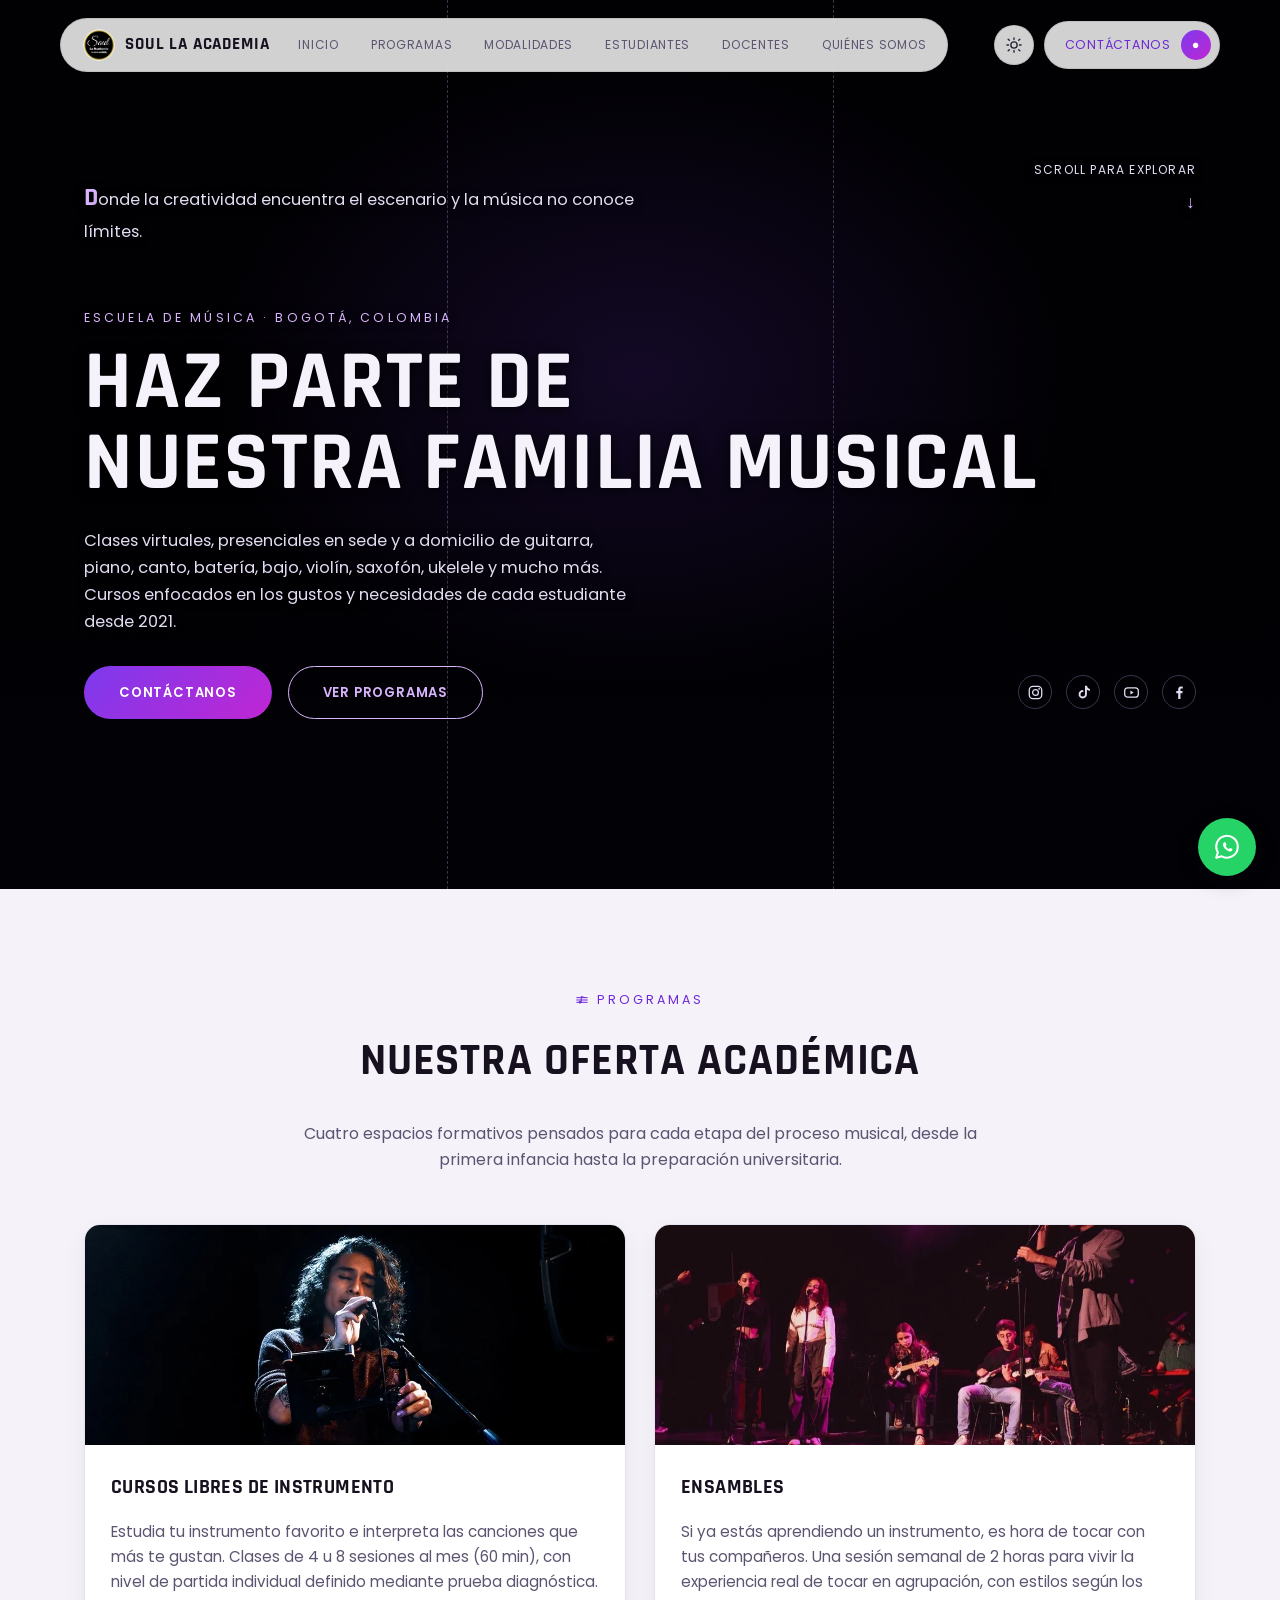
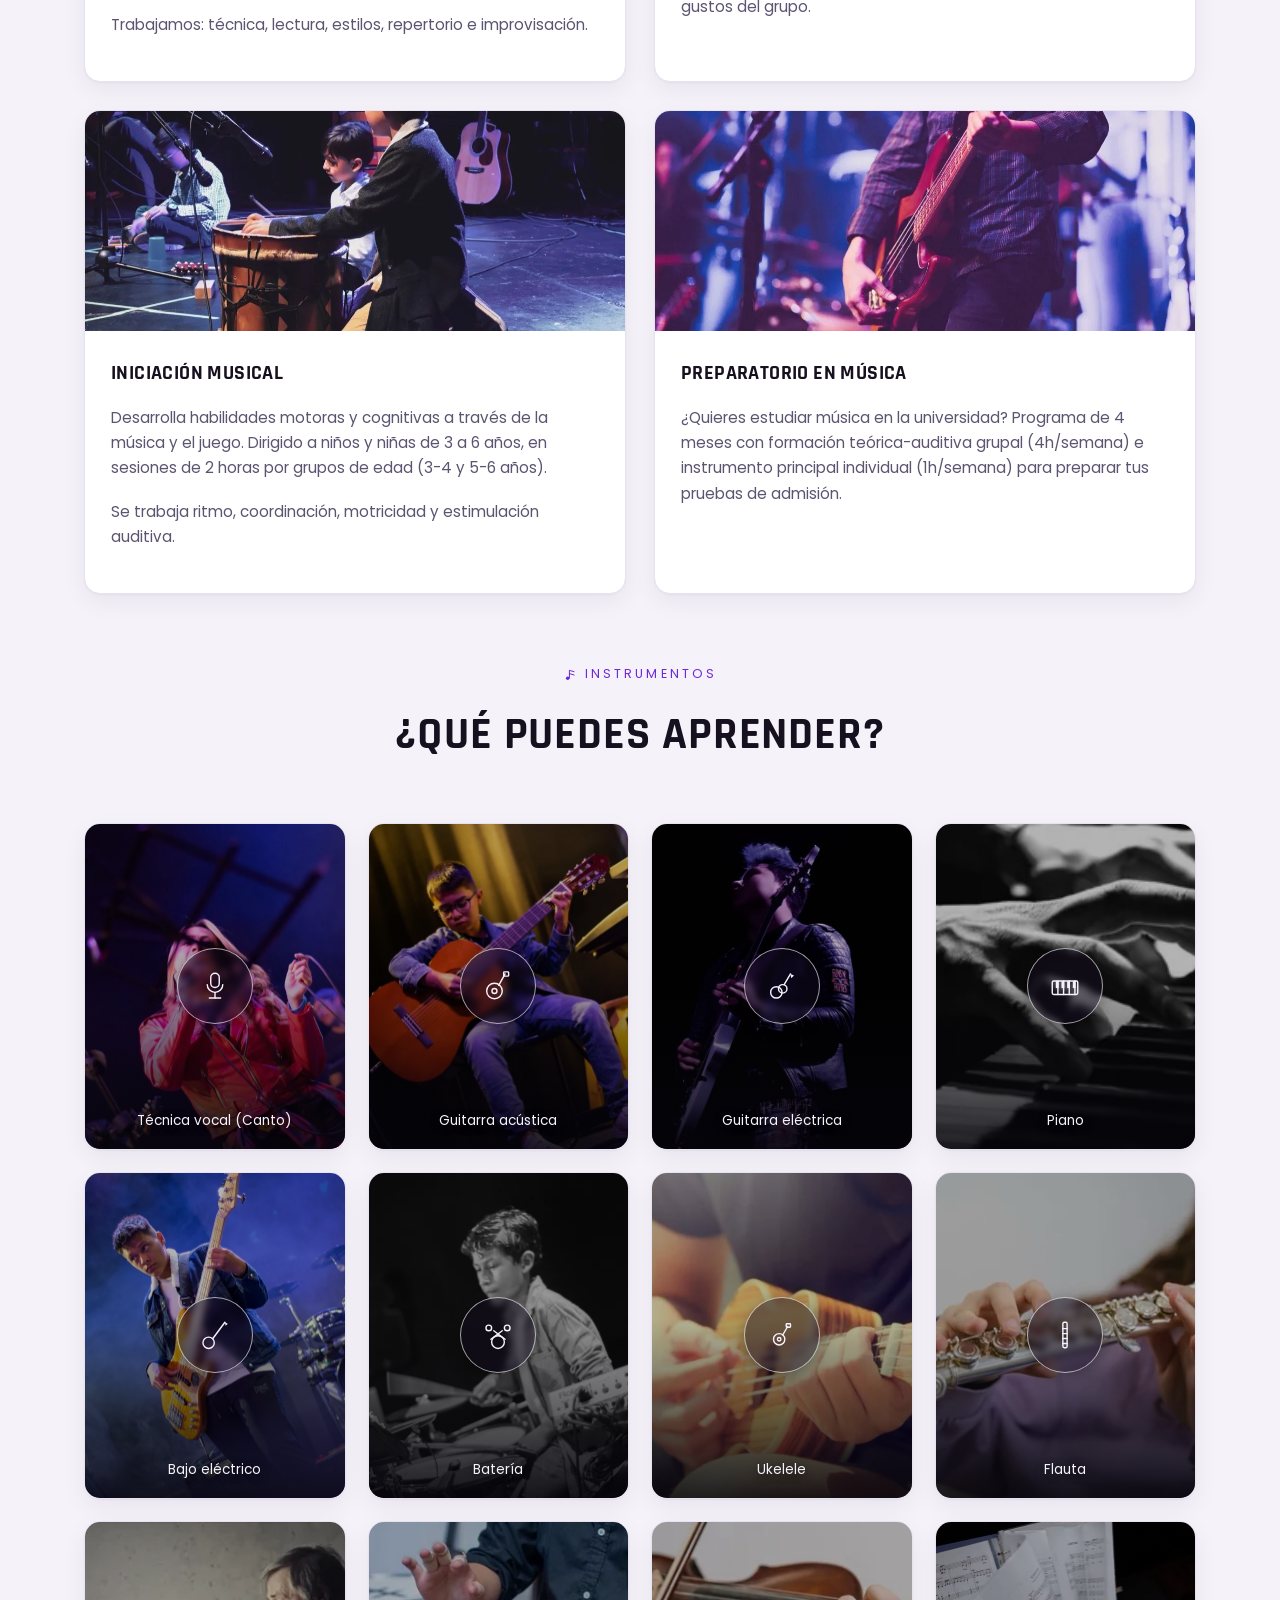
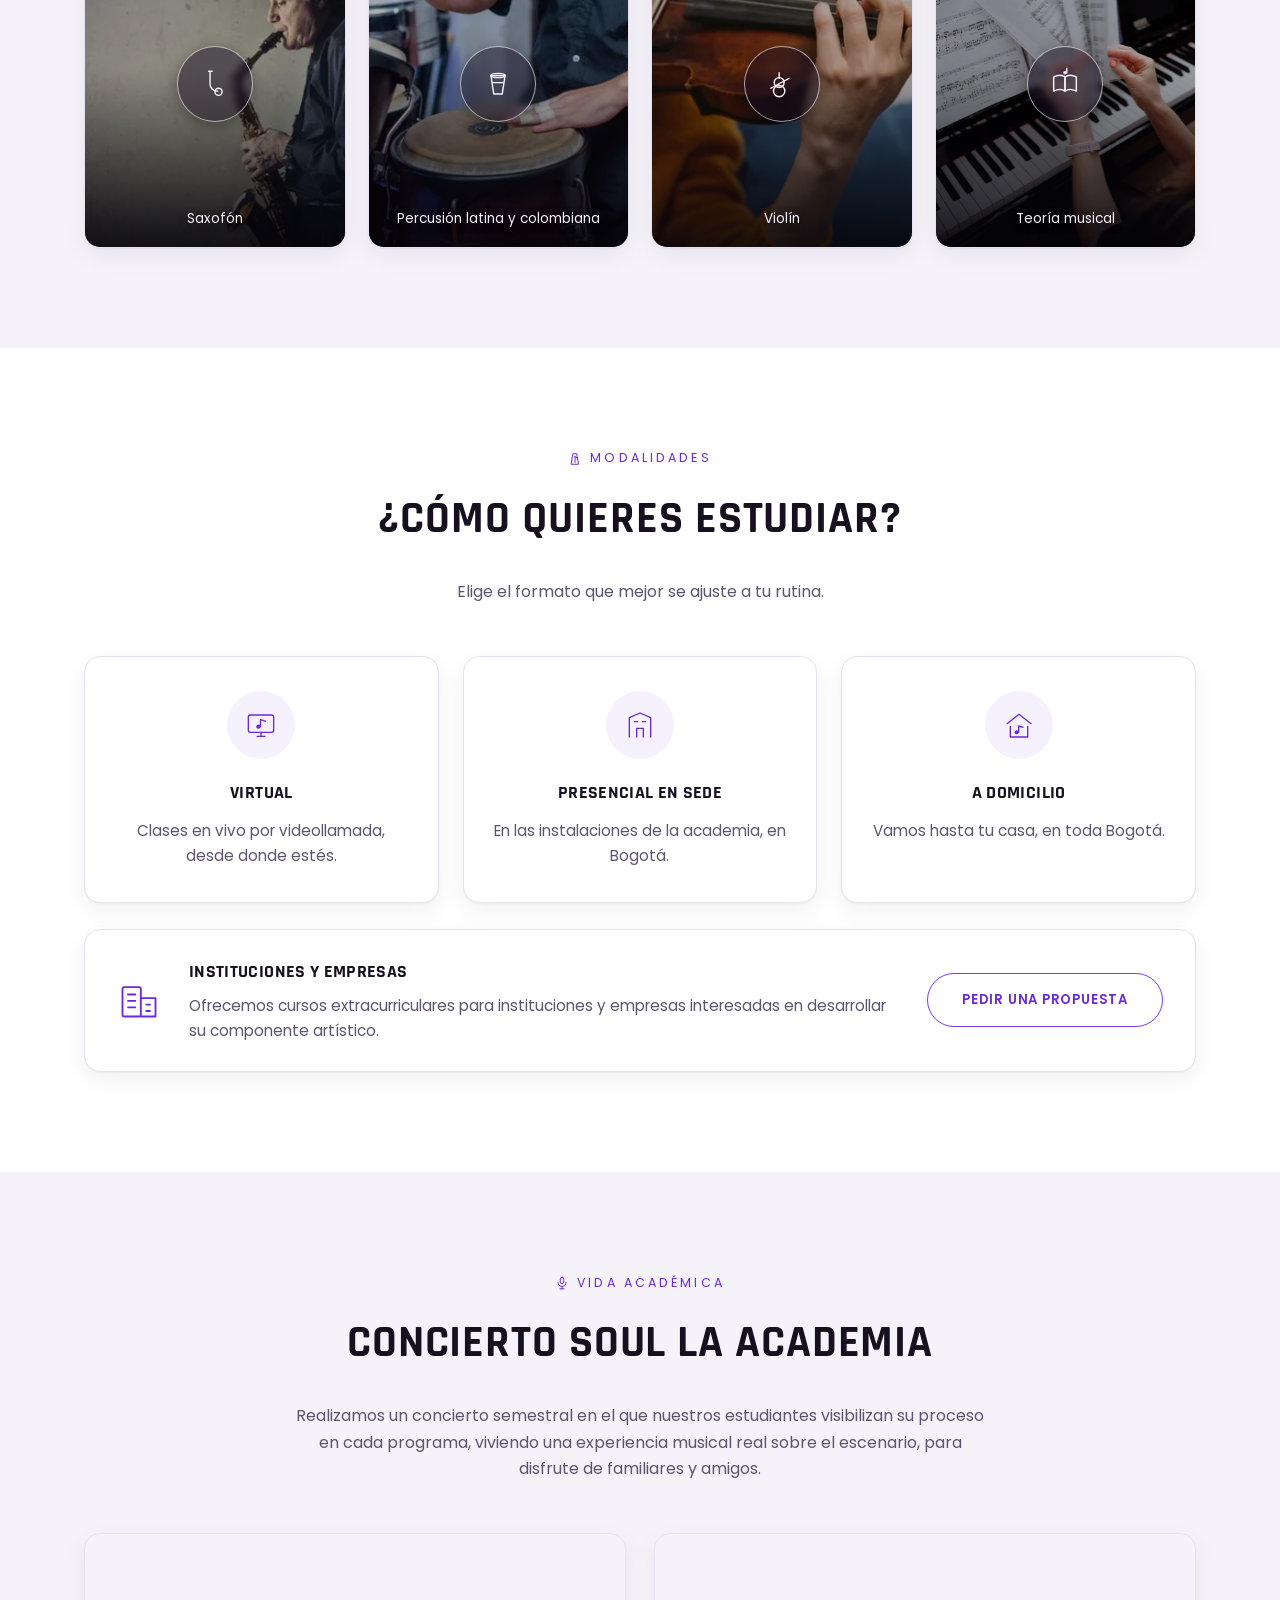
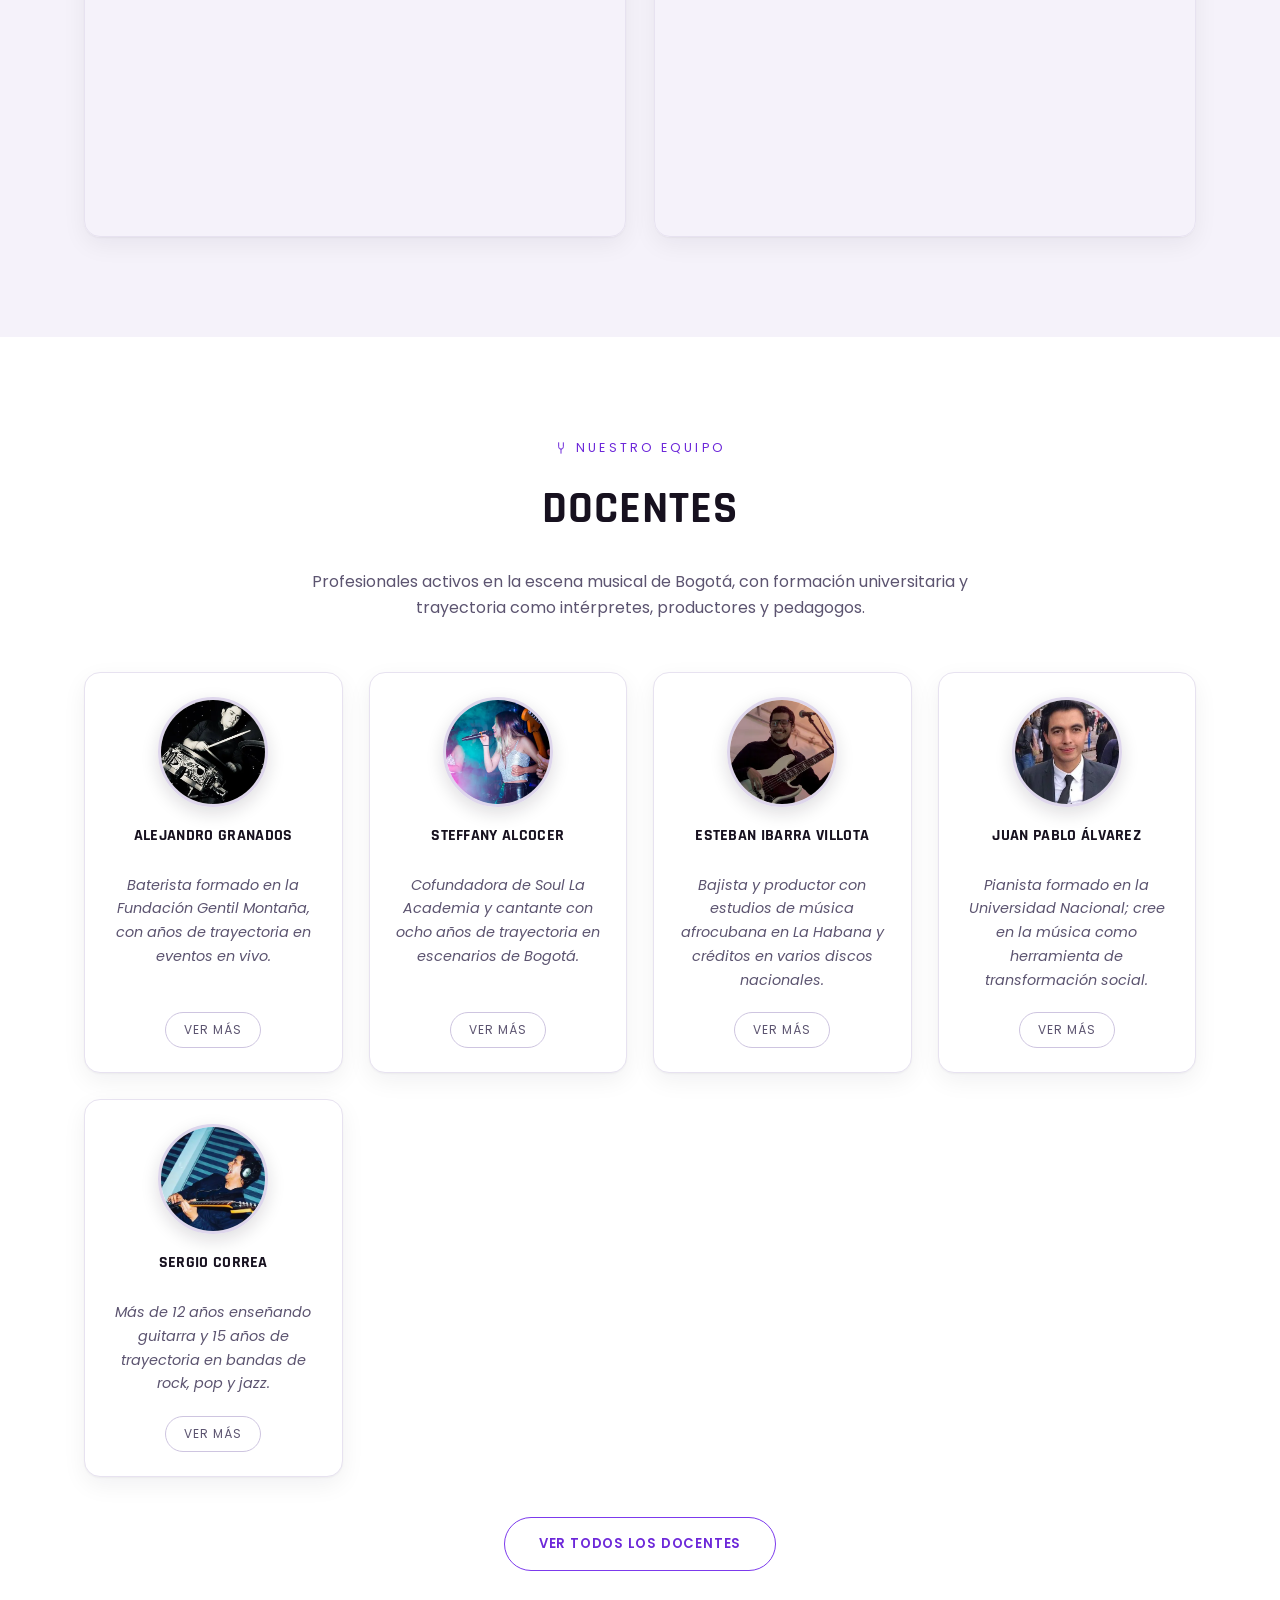
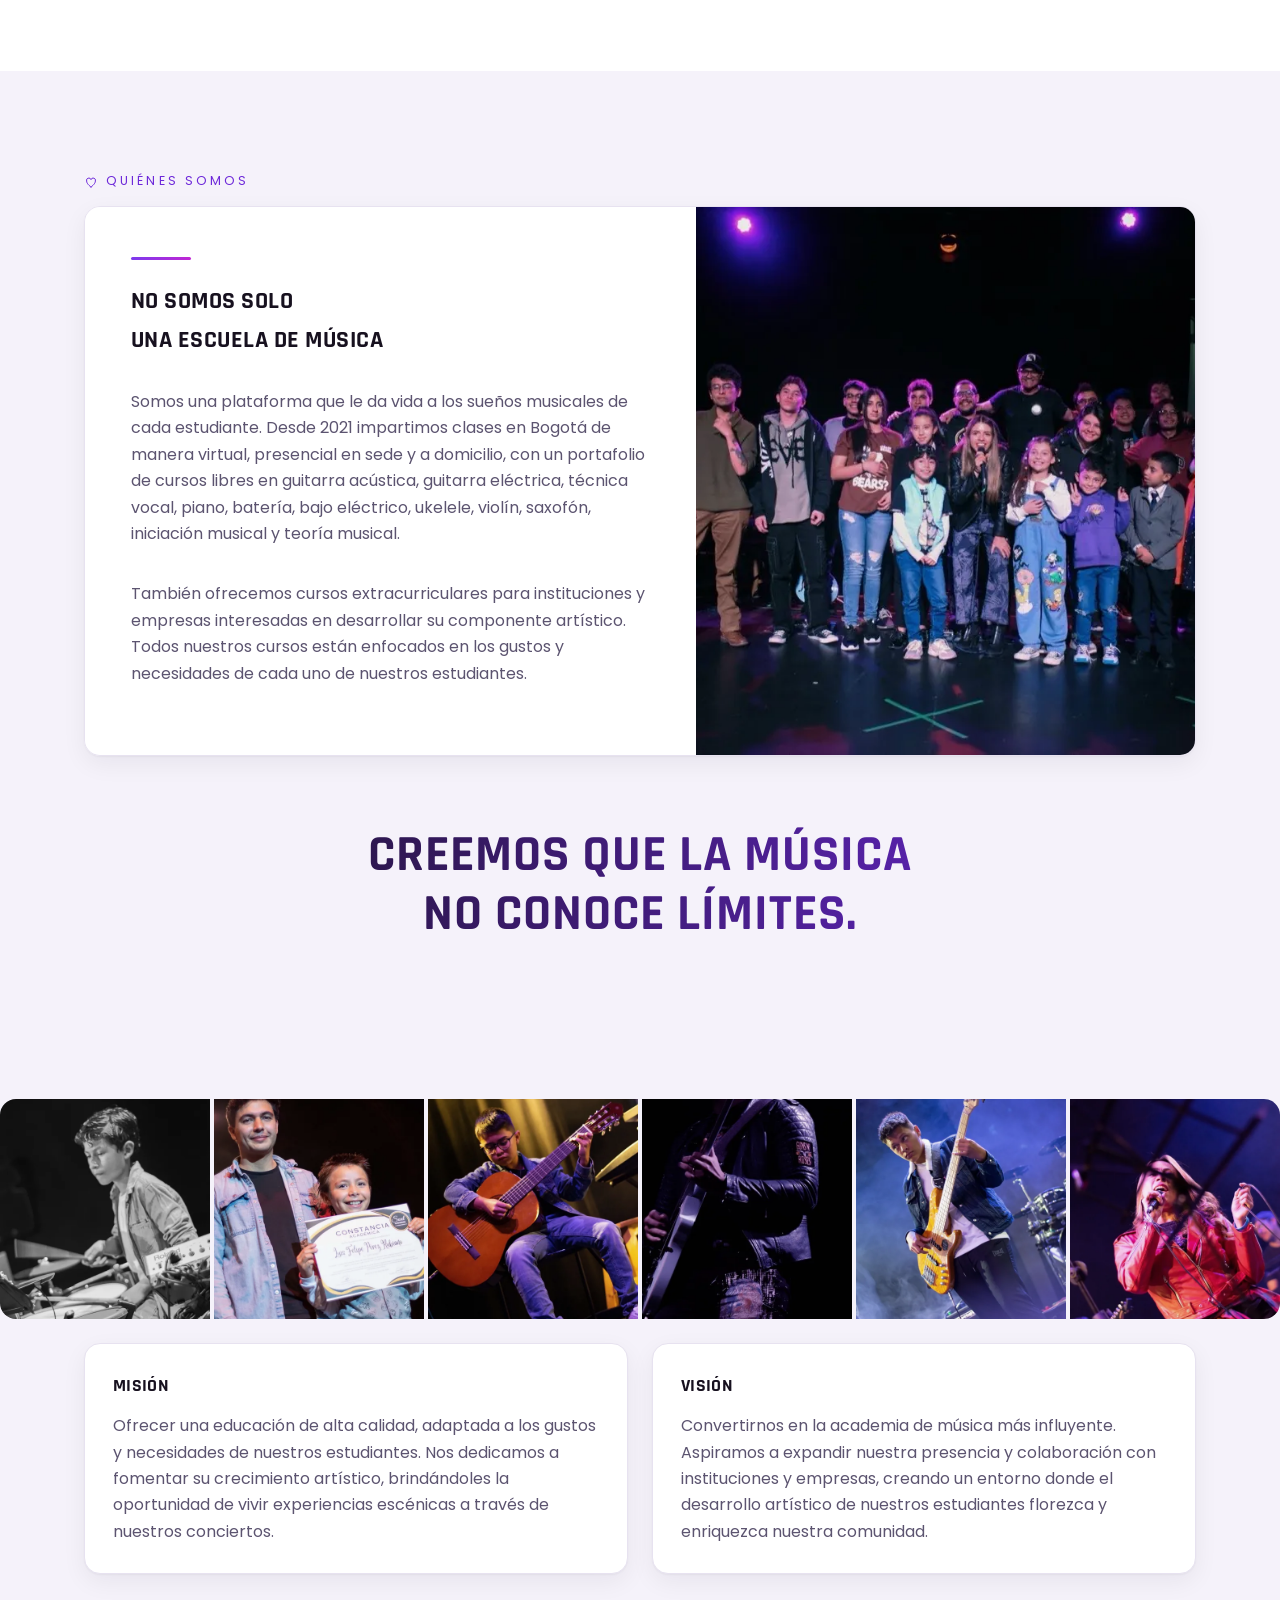
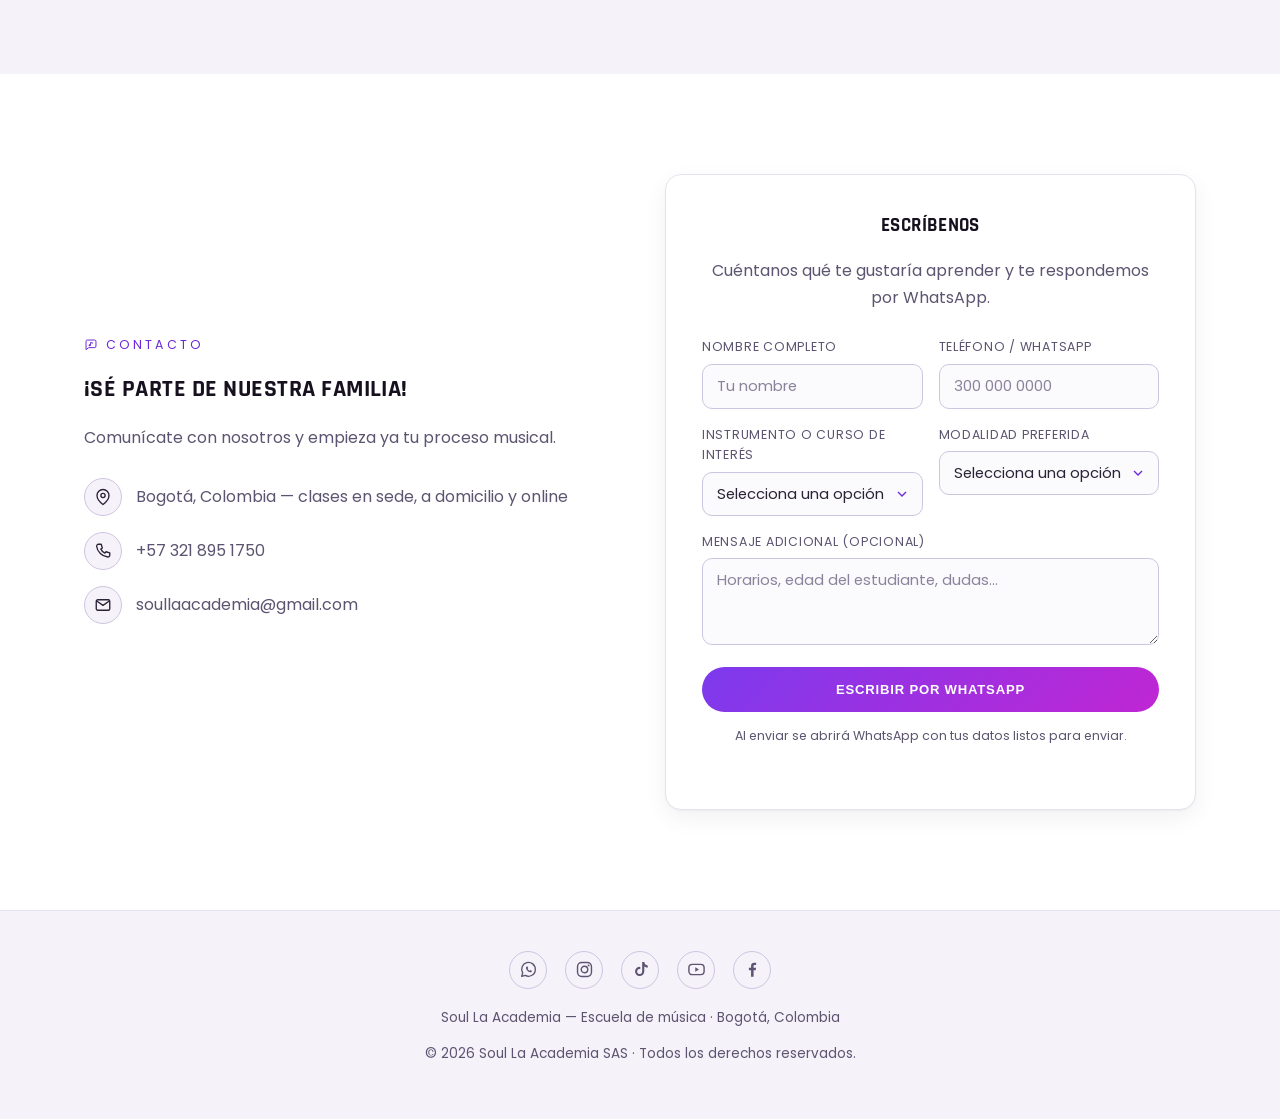
==== commit 25523071: "feat: modalidades, reorden de secciones e iconos musicales Nueva seccion de modalidades (virtual, en" ====
--- a/index.html
+++ b/index.html
@@ -61,6 +61,7 @@
   "sameAs": [
     "https://www.facebook.com/SoulLaAcademia",
     "https://www.instagram.com/soullaacademia/",
+    "https://www.tiktok.com/@soullaacademia",
     "https://www.youtube.com/@soullaacademia5170"
   ]
 }
@@ -74,10 +75,11 @@
       <a href="index.html#inicio" class="brand"><img src="assets/images/logo.png" alt="Soul La Academia"> <span class="brand-name">Soul La Academia</span></a>
       <nav class="links">
         <a href="index.html#inicio">Inicio</a>
-        <a href="index.html#nosotros">Nosotros</a>
         <a href="index.html#programas">Programas</a>
+        <a href="index.html#modalidades">Modalidades</a>
+        <a href="index.html#estudiantes">Estudiantes</a>
         <a href="docentes.html">Docentes</a>
-        <a href="index.html#estudiantes">Estudiantes</a>
+        <a href="index.html#nosotros">Quiénes somos</a>
       </nav>
     </div>
     <div class="nav-actions">
@@ -85,11 +87,17 @@
         <svg class="icon-sun" viewBox="0 0 24 24" fill="none" stroke="currentColor" stroke-width="1.8" stroke-linecap="round" aria-hidden="true"><circle cx="12" cy="12" r="4.2"/><path d="M12 2.5v2.2M12 19.3v2.2M4.2 4.2l1.6 1.6M18.2 18.2l1.6 1.6M2.5 12h2.2M19.3 12h2.2M4.2 19.8l1.6-1.6M18.2 5.8l1.6-1.6"/></svg>
         <svg class="icon-moon" viewBox="0 0 24 24" fill="none" stroke="currentColor" stroke-width="1.8" stroke-linecap="round" stroke-linejoin="round" aria-hidden="true"><path d="M20 14.5A8.2 8.2 0 0 1 9.5 4 8.3 8.3 0 1 0 20 14.5Z"/></svg>
       </button>
-      <a class="nav-cta" href="#inscripcion">Inscríbete <span class="dot">&#9679;</span></a>
+      <a class="nav-cta" href="#contacto">Contáctanos <span class="dot">&#9679;</span></a>
       <button class="menu-toggle" id="menuToggle" aria-label="Abrir menú">&#9776;</button>
     </div>
   </div>
 </header>
+
+
+
+
+
+
 
 <!-- ---------- HERO ---------- -->
 <section class="hero" id="inicio">
@@ -112,65 +120,23 @@
 
     <div class="hero-bottom">
       <div class="hero-actions">
-        <a class="btn" href="#inscripcion">Inscríbete ahora</a>
+        <a class="btn" href="#contacto">Contáctanos</a>
         <a class="btn btn-outline" href="#programas">Ver programas</a>
       </div>
       <div class="social-rail">
-        <a href="https://www.facebook.com/SoulLaAcademia" target="_blank" rel="noopener" aria-label="Facebook">F</a>
-        <a href="https://www.instagram.com/soullaacademia/" target="_blank" rel="noopener" aria-label="Instagram">I</a>
-        <a href="https://www.youtube.com/@soullaacademia5170" target="_blank" rel="noopener" aria-label="YouTube">Y</a>
-      </div>
-    </div>
-  </div>
-</section>
-
-<!-- ---------- NOSOTROS ---------- -->
-<section id="nosotros">
-  <div class="wrap">
-    <div class="eyebrow">Quiénes somos</div>
-    <div class="about-grid">
-      <div class="about-text">
-        <div class="rule"></div>
-        <h2>No somos solo<br>una escuela de música</h2>
-        <p>Somos una plataforma que le da vida a los sueños musicales de cada estudiante. Desde 2021 impartimos clases en Bogotá de manera virtual, presencial en sede y a domicilio, con un portafolio de cursos libres en guitarra acústica, guitarra eléctrica, técnica vocal, piano, batería, bajo eléctrico, ukelele, violín, saxofón, iniciación musical y teoría musical.</p>
-        <p>También ofrecemos cursos extracurriculares para instituciones y empresas interesadas en desarrollar su componente artístico. Todos nuestros cursos están enfocados en los gustos y necesidades de cada uno de nuestros estudiantes.</p>
-      </div>
-      <div class="about-media">
-        <img src="assets/images/about-portrait.webp" alt="Estudiante de Soul La Academia interpretando su instrumento">
-      </div>
-    </div>
-
-    <div class="mv-grid">
-      <div class="mv-card">
-        <h3>Misión</h3>
-        <p>Ofrecer una educación de alta calidad, adaptada a los gustos y necesidades de nuestros estudiantes. Nos dedicamos a fomentar su crecimiento artístico, brindándoles la oportunidad de vivir experiencias escénicas a través de nuestros conciertos.</p>
-      </div>
-      <div class="mv-card">
-        <h3>Visión</h3>
-        <p>Convertirnos en la academia de música más influyente. Aspiramos a expandir nuestra presencia y colaboración con instituciones y empresas, creando un entorno donde el desarrollo artístico de nuestros estudiantes florezca y enriquezca nuestra comunidad.</p>
-      </div>
-    </div>
-  </div>
-
-  <div class="statement wrap">
-    <h2>Creemos que la música<br>no conoce límites.</h2>
-  </div>
-
-  <div class="collage">
-    <a href="https://www.instagram.com/soullaacademia/" target="_blank" rel="noopener"><img src="assets/images/collage1.webp" alt="Estudiante Soul La Academia"></a>
-    <a href="https://www.instagram.com/soullaacademia/" target="_blank" rel="noopener"><img src="assets/images/collage2.webp" alt="Estudiante Soul La Academia"></a>
-    <a href="https://www.instagram.com/soullaacademia/" target="_blank" rel="noopener"><img src="assets/images/collage3.webp" alt="Estudiante Soul La Academia"></a>
-    <a href="https://www.instagram.com/soullaacademia/" target="_blank" rel="noopener"><img src="assets/images/curso-iniciacion.webp" alt="Concierto Soul La Academia"></a>
-    <a href="https://www.instagram.com/soullaacademia/" target="_blank" rel="noopener"><img src="assets/images/collage4.webp" alt="Estudiante Soul La Academia"></a>
-    <a href="https://www.instagram.com/soullaacademia/" target="_blank" rel="noopener"><img src="assets/images/collage5.webp" alt="Estudiante Soul La Academia"></a>
-  </div>
-</section>
-
+        <a href="https://www.instagram.com/soullaacademia/" target="_blank" rel="noopener" aria-label="Instagram"><svg class="ico-red" viewBox="0 0 24 24" aria-hidden="true"><rect x="3.2" y="3.2" width="17.6" height="17.6" rx="5.2" fill="none" stroke="currentColor" stroke-width="1.8"/><circle cx="12" cy="12" r="4.1" fill="none" stroke="currentColor" stroke-width="1.8"/><circle cx="17.2" cy="6.8" r="1.25" fill="currentColor"/></svg></a>
+        <a href="https://www.tiktok.com/@soullaacademia" target="_blank" rel="noopener" aria-label="TikTok"><svg class="ico-red" viewBox="0 0 24 24" aria-hidden="true"><path d="M14.1 2.6h2.7a5 5 0 0 0 4.3 4.35v2.7a7.6 7.6 0 0 1-4.3-1.45v6.3a5.85 5.85 0 1 1-5.05-5.8v2.75a3.15 3.15 0 1 0 2.35 3.05z" fill="currentColor"/></svg></a>
+        <a href="https://www.youtube.com/@soullaacademia5170" target="_blank" rel="noopener" aria-label="YouTube"><svg class="ico-red" viewBox="0 0 24 24" aria-hidden="true"><rect x="2.4" y="5.5" width="19.2" height="13" rx="4.2" fill="none" stroke="currentColor" stroke-width="1.8"/><path d="M10.4 9.2v5.6l4.7-2.8z" fill="currentColor"/></svg></a>
+        <a href="https://www.facebook.com/SoulLaAcademia" target="_blank" rel="noopener" aria-label="Facebook"><svg class="ico-red" viewBox="0 0 24 24" aria-hidden="true"><path d="M13.35 21v-8.05h2.7l.4-3.13h-3.1V7.83c0-.9.25-1.52 1.55-1.52h1.65V3.51c-.29-.04-1.27-.12-2.39-.12-2.37 0-3.99 1.44-3.99 4.1v2.33H7.45v3.13h2.72V21z" fill="currentColor"/></svg></a>
+      </div>
+    </div>
+  </div>
+</section>
 <!-- ---------- PROGRAMAS ---------- -->
 <section class="alt" id="programas">
   <div class="wrap">
     <div class="section-head">
-      <div class="eyebrow">Programas</div>
+      <div class="eyebrow"><svg class="ico" viewBox="0 0 24 24" fill="none" stroke="currentColor" stroke-width="1.7" stroke-linecap="round" stroke-linejoin="round" aria-hidden="true"><path d="M3 8h18M3 12h18M3 16h18"/><circle cx="8.5" cy="16" r="2.2" fill="currentColor" stroke="none"/><path d="M10.7 16V6l6 1.8"/></svg> Programas</div>
       <h2>Nuestra oferta académica</h2>
       <p>Cuatro espacios formativos pensados para cada etapa del proceso musical, desde la primera infancia hasta la preparación universitaria.</p>
     </div>
@@ -212,7 +178,7 @@
     </div>
 
     <div class="section-head" style="margin-top:70px;">
-      <div class="eyebrow">Instrumentos</div>
+      <div class="eyebrow"><svg class="ico" viewBox="0 0 24 24" fill="none" stroke="currentColor" stroke-width="1.7" stroke-linecap="round" stroke-linejoin="round" aria-hidden="true"><circle cx="8" cy="17.5" r="3" fill="currentColor" stroke="none"/><path d="M11 17.5V4l8 2.4"/><path d="m11 9.6 8 2.4"/></svg> Instrumentos</div>
       <h2>¿Qué puedes aprender?</h2>
     </div>
     <div class="instrument-grid">
@@ -279,12 +245,67 @@
     </div>
   </div>
 </section>
-
+<!-- ---------- MODALIDADES Y SERVICIOS ---------- -->
+<section id="modalidades">
+  <div class="wrap">
+    <div class="section-head">
+      <div class="eyebrow"><svg class="ico" viewBox="0 0 24 24" fill="none" stroke="currentColor" stroke-width="1.7" stroke-linecap="round" stroke-linejoin="round" aria-hidden="true"><path d="M9 3h6l3 18H6z"/><path d="M12 18V8"/><path d="m15.5 9.7-3.5-1.7"/></svg> Modalidades</div>
+      <h2>¿Cómo quieres estudiar?</h2>
+      <p>Elige el formato que mejor se ajuste a tu rutina.</p>
+    </div>
+
+    <div class="modalidad-grid">
+      <div class="modalidad-card">
+        <span class="modalidad-icon"><svg class="ico" viewBox="0 0 48 48" fill="none" stroke="currentColor" stroke-width="2" stroke-linecap="round" stroke-linejoin="round" aria-hidden="true"><rect x="5" y="9" width="38" height="26" rx="3"/><path d="M18 41h12M24 35v6"/><circle cx="20" cy="26.5" r="3.2" fill="currentColor" stroke="none"/><path d="M23.2 26.5V16l7.5 2.3"/></svg></span>
+        <h3>Virtual</h3>
+        <p>Clases en vivo por videollamada, desde donde estés.</p>
+      </div>
+      <div class="modalidad-card">
+        <span class="modalidad-icon"><svg class="ico" viewBox="0 0 48 48" fill="none" stroke="currentColor" stroke-width="2" stroke-linecap="round" stroke-linejoin="round" aria-hidden="true"><path d="M8 42V13l16-7 16 7v29"/><path d="M19 42V29h10v13"/><path d="M15.5 19h5M27.5 19h5"/></svg></span>
+        <h3>Presencial en sede</h3>
+        <p>En las instalaciones de la academia, en Bogotá.</p>
+      </div>
+      <div class="modalidad-card">
+        <span class="modalidad-icon"><svg class="ico" viewBox="0 0 48 48" fill="none" stroke="currentColor" stroke-width="2" stroke-linecap="round" stroke-linejoin="round" aria-hidden="true"><path d="M6 22 24 8l18 14"/><path d="M11 26v16h26V26"/><circle cx="20.5" cy="35" r="3" fill="currentColor" stroke="none"/><path d="M23.5 35V25.5l6.5 2"/></svg></span>
+        <h3>A domicilio</h3>
+        <p>Vamos hasta tu casa, en toda Bogotá.</p>
+      </div>
+    </div>
+
+    <div class="servicio-band">
+      <span class="servicio-icon"><svg class="ico" viewBox="0 0 48 48" fill="none" stroke="currentColor" stroke-width="2" stroke-linecap="round" stroke-linejoin="round" aria-hidden="true"><rect x="6" y="10" width="20" height="32" rx="2"/><path d="M26 22h16v20H26"/><path d="M12 18h8M12 25h8M12 32h8M32 29h4M32 36h4"/></svg></span>
+      <div class="servicio-body">
+        <h3>Instituciones y empresas</h3>
+        <p>Ofrecemos cursos extracurriculares para instituciones y empresas interesadas en desarrollar su componente artístico.</p>
+      </div>
+      <a class="btn btn-outline" href="#contacto">Pedir una propuesta</a>
+    </div>
+  </div>
+</section>
+<!-- ---------- ESTUDIANTES / CONCIERTOS ---------- -->
+<section class="alt" id="estudiantes">
+  <div class="wrap">
+    <div class="section-head">
+      <div class="eyebrow"><svg class="ico" viewBox="0 0 24 24" fill="none" stroke="currentColor" stroke-width="1.7" stroke-linecap="round" stroke-linejoin="round" aria-hidden="true"><rect x="9" y="2" width="6" height="11" rx="3"/><path d="M5 11a7 7 0 0 0 14 0"/><path d="M12 18v4M8.5 22h7"/></svg> Vida académica</div>
+      <h2>Concierto Soul La Academia</h2>
+      <p>Realizamos un concierto semestral en el que nuestros estudiantes visibilizan su proceso en cada programa, viviendo una experiencia musical real sobre el escenario, para disfrute de familiares y amigos.</p>
+    </div>
+
+    <div class="video-grid">
+      <div class="video-frame">
+        <iframe src="https://www.youtube.com/embed/ujdZvYw5dvk" title="Concierto Soul La Academia" allowfullscreen loading="lazy"></iframe>
+      </div>
+      <div class="video-frame">
+        <iframe src="https://www.youtube.com/embed/Q_elD53bgRM" title="Concierto Soul La Academia" allowfullscreen loading="lazy"></iframe>
+      </div>
+    </div>
+  </div>
+</section>
 <!-- ---------- DOCENTES ---------- -->
 <section id="docentes">
   <div class="wrap">
     <div class="section-head">
-      <div class="eyebrow">Nuestro equipo</div>
+      <div class="eyebrow"><svg class="ico" viewBox="0 0 24 24" fill="none" stroke="currentColor" stroke-width="1.7" stroke-linecap="round" stroke-linejoin="round" aria-hidden="true"><path d="M8 3v7a4 4 0 0 0 8 0V3"/><path d="M12 14v7"/></svg> Nuestro equipo</div>
       <h2>Docentes</h2>
       <p>Profesionales activos en la escena musical de Bogotá, con formación universitaria y trayectoria como intérpretes, productores y pedagogos.</p>
     </div>
@@ -331,45 +352,68 @@
     </div>
   </div>
 </section>
-
-<!-- ---------- ESTUDIANTES / CONCIERTOS ---------- -->
-<section class="alt" id="estudiantes">
-  <div class="wrap">
-    <div class="section-head">
-      <div class="eyebrow">Vida académica</div>
-      <h2>Concierto Soul La Academia</h2>
-      <p>Realizamos un concierto semestral en el que nuestros estudiantes visibilizan su proceso en cada programa, viviendo una experiencia musical real sobre el escenario, para disfrute de familiares y amigos.</p>
-    </div>
-
-    <div class="video-grid">
-      <div class="video-frame">
-        <iframe src="https://www.youtube.com/embed/ujdZvYw5dvk" title="Concierto Soul La Academia" allowfullscreen loading="lazy"></iframe>
-      </div>
-      <div class="video-frame">
-        <iframe src="https://www.youtube.com/embed/Q_elD53bgRM" title="Concierto Soul La Academia" allowfullscreen loading="lazy"></iframe>
-      </div>
-    </div>
-  </div>
-</section>
-
+<!-- ---------- NOSOTROS ---------- -->
+<section class="alt" id="nosotros">
+  <div class="wrap">
+    <div class="eyebrow"><svg class="ico" viewBox="0 0 24 24" fill="none" stroke="currentColor" stroke-width="1.7" stroke-linecap="round" stroke-linejoin="round" aria-hidden="true"><path d="M12 20.5S4.5 15.7 4.5 10.4A3.9 3.9 0 0 1 12 8a3.9 3.9 0 0 1 7.5 2.4C19.5 15.7 12 20.5 12 20.5Z"/></svg> Quiénes somos</div>
+    <div class="about-grid">
+      <div class="about-text">
+        <div class="rule"></div>
+        <h2>No somos solo<br>una escuela de música</h2>
+        <p>Somos una plataforma que le da vida a los sueños musicales de cada estudiante. Desde 2021 impartimos clases en Bogotá de manera virtual, presencial en sede y a domicilio, con un portafolio de cursos libres en guitarra acústica, guitarra eléctrica, técnica vocal, piano, batería, bajo eléctrico, ukelele, violín, saxofón, iniciación musical y teoría musical.</p>
+        <p>También ofrecemos cursos extracurriculares para instituciones y empresas interesadas en desarrollar su componente artístico. Todos nuestros cursos están enfocados en los gustos y necesidades de cada uno de nuestros estudiantes.</p>
+      </div>
+      <div class="about-media">
+        <img src="assets/images/about-portrait.webp" alt="Estudiante de Soul La Academia interpretando su instrumento">
+      </div>
+    </div>
+
+  </div>
+
+  <div class="statement wrap">
+    <h2>Creemos que la música<br>no conoce límites.</h2>
+  </div>
+
+  <div class="collage">
+    <a href="https://www.instagram.com/soullaacademia/" target="_blank" rel="noopener"><img src="assets/images/collage1.webp" alt="Estudiante Soul La Academia"></a>
+    <a href="https://www.instagram.com/soullaacademia/" target="_blank" rel="noopener"><img src="assets/images/collage2.webp" alt="Estudiante Soul La Academia"></a>
+    <a href="https://www.instagram.com/soullaacademia/" target="_blank" rel="noopener"><img src="assets/images/collage3.webp" alt="Estudiante Soul La Academia"></a>
+    <a href="https://www.instagram.com/soullaacademia/" target="_blank" rel="noopener"><img src="assets/images/curso-iniciacion.webp" alt="Concierto Soul La Academia"></a>
+    <a href="https://www.instagram.com/soullaacademia/" target="_blank" rel="noopener"><img src="assets/images/collage4.webp" alt="Estudiante Soul La Academia"></a>
+    <a href="https://www.instagram.com/soullaacademia/" target="_blank" rel="noopener"><img src="assets/images/collage5.webp" alt="Estudiante Soul La Academia"></a>
+  </div>
+
+  <div class="wrap">
+    <div class="mv-grid">
+      <div class="mv-card">
+        <h3>Misión</h3>
+        <p>Ofrecer una educación de alta calidad, adaptada a los gustos y necesidades de nuestros estudiantes. Nos dedicamos a fomentar su crecimiento artístico, brindándoles la oportunidad de vivir experiencias escénicas a través de nuestros conciertos.</p>
+      </div>
+      <div class="mv-card">
+        <h3>Visión</h3>
+        <p>Convertirnos en la academia de música más influyente. Aspiramos a expandir nuestra presencia y colaboración con instituciones y empresas, creando un entorno donde el desarrollo artístico de nuestros estudiantes florezca y enriquezca nuestra comunidad.</p>
+      </div>
+    </div>
+  </div>
+</section>
 <!-- ---------- CONTACTO ---------- -->
 <section id="contacto">
   <div class="wrap">
     <div class="contact-grid">
       <div>
-        <div class="eyebrow">Contacto</div>
+        <div class="eyebrow"><svg class="ico" viewBox="0 0 24 24" fill="none" stroke="currentColor" stroke-width="1.7" stroke-linecap="round" stroke-linejoin="round" aria-hidden="true"><path d="M20.5 14.5a2 2 0 0 1-2 2H8l-4.5 3.5V5.5a2 2 0 0 1 2-2h13a2 2 0 0 1 2 2z"/><circle cx="9.6" cy="12.4" r="1.7" fill="currentColor" stroke="none"/><path d="M11.3 12.4V7.6l3.6 1.1"/></svg> Contacto</div>
         <h2>¡Sé parte de nuestra familia!</h2>
         <p style="color:var(--text-dim)">Comunícate con nosotros y empieza ya tu proceso musical.</p>
         <ul class="contact-list">
-          <li><span class="ic">📍</span> Bogotá, Colombia — clases en sede, a domicilio y online</li>
-          <li><span class="ic">📞</span> <a href="tel:+573218951750">+57 321 895 1750</a></li>
-          <li><span class="ic">✉️</span> <a href="mailto:soullaacademia@gmail.com">soullaacademia@gmail.com</a></li>
+          <li><span class="ic"><svg class="ico" viewBox="0 0 24 24" fill="none" stroke="currentColor" stroke-width="1.8" stroke-linecap="round" stroke-linejoin="round" aria-hidden="true"><path d="M20 10c0 6-8 12-8 12S4 16 4 10a8 8 0 0 1 16 0Z"/><circle cx="12" cy="10" r="2.8"/></svg></span> Bogotá, Colombia — clases en sede, a domicilio y online</li>
+          <li><span class="ic"><svg class="ico" viewBox="0 0 24 24" fill="none" stroke="currentColor" stroke-width="1.8" stroke-linecap="round" stroke-linejoin="round" aria-hidden="true"><path d="M6.6 3h3l1.5 5-2 1.5a12 12 0 0 0 5.4 5.4L16 13l5 1.5v3a2.5 2.5 0 0 1-2.7 2.5A16.5 16.5 0 0 1 3.5 5.7 2.5 2.5 0 0 1 6 3Z"/></svg></span> <a href="tel:+573218951750">+57 321 895 1750</a></li>
+          <li><span class="ic"><svg class="ico" viewBox="0 0 24 24" fill="none" stroke="currentColor" stroke-width="1.8" stroke-linecap="round" stroke-linejoin="round" aria-hidden="true"><rect x="3" y="5" width="18" height="14" rx="2"/><path d="m3.6 6.6 8.4 5.9 8.4-5.9"/></svg></span> <a href="mailto:soullaacademia@gmail.com">soullaacademia@gmail.com</a></li>
         </ul>
       </div>
 
-      <form class="contact-card" id="inscripcion" novalidate>
-        <h3>Formulario de inscripción</h3>
-        <p>Completa tus datos y te escribimos por WhatsApp para agendar tu primera clase.</p>
+      <form class="contact-card" id="contacto-form" novalidate>
+        <h3>Escríbenos</h3>
+        <p>Cuéntanos qué te gustaría aprender y te respondemos por WhatsApp.</p>
 
         <div class="form-grid">
           <div class="field">
@@ -417,7 +461,7 @@
           </div>
         </div>
 
-        <button type="submit" class="btn" style="width:100%;border:none;cursor:pointer;">Enviar por WhatsApp</button>
+        <button type="submit" class="btn" style="width:100%;border:none;cursor:pointer;">Escribir por WhatsApp</button>
         <p class="form-hint">Al enviar se abrirá WhatsApp con tus datos listos para enviar.</p>
       </form>
     </div>
@@ -427,17 +471,18 @@
 <footer>
   <div class="wrap">
     <div class="footer-social">
-      <a href="https://api.whatsapp.com/send?phone=%2B573218951750" target="_blank" rel="noopener" aria-label="WhatsApp">W</a>
-      <a href="https://www.facebook.com/SoulLaAcademia" target="_blank" rel="noopener" aria-label="Facebook">F</a>
-      <a href="https://www.instagram.com/soullaacademia/" target="_blank" rel="noopener" aria-label="Instagram">I</a>
-      <a href="https://www.youtube.com/@soullaacademia5170" target="_blank" rel="noopener" aria-label="YouTube">Y</a>
+      <a href="https://api.whatsapp.com/send?phone=%2B573218951750" target="_blank" rel="noopener" aria-label="WhatsApp"><svg class="ico-red" viewBox="0 0 24 24" aria-hidden="true"><path d="M20.6 11.9a8.6 8.6 0 0 1-12.75 7.55L3.4 20.6l1.32-4.35A8.6 8.6 0 1 1 20.6 11.9Z" fill="none" stroke="currentColor" stroke-width="1.7" stroke-linejoin="round"/><path d="M9.55 8.55c.15-.35.31-.36.5-.37h.42c.14 0 .33-.05.5.4l.6 1.45c.06.15.02.32-.07.44l-.42.5c-.1.13-.2.27-.05.5.5.85 1.34 1.6 2.29 2.05.24.11.39.09.5-.03l.5-.6c.13-.16.26-.13.42-.07l1.34.65c.16.08.27.13.3.2.04.1 0 .5-.2.94-.2.44-.9.85-1.4.9-.9.08-2.1-.3-3.5-1.4-1.34-1.05-2.19-2.5-2.39-3.4-.15-.7 0-1.5.25-1.9z" fill="currentColor"/></svg></a>
+      <a href="https://www.instagram.com/soullaacademia/" target="_blank" rel="noopener" aria-label="Instagram"><svg class="ico-red" viewBox="0 0 24 24" aria-hidden="true"><rect x="3.2" y="3.2" width="17.6" height="17.6" rx="5.2" fill="none" stroke="currentColor" stroke-width="1.8"/><circle cx="12" cy="12" r="4.1" fill="none" stroke="currentColor" stroke-width="1.8"/><circle cx="17.2" cy="6.8" r="1.25" fill="currentColor"/></svg></a>
+      <a href="https://www.tiktok.com/@soullaacademia" target="_blank" rel="noopener" aria-label="TikTok"><svg class="ico-red" viewBox="0 0 24 24" aria-hidden="true"><path d="M14.1 2.6h2.7a5 5 0 0 0 4.3 4.35v2.7a7.6 7.6 0 0 1-4.3-1.45v6.3a5.85 5.85 0 1 1-5.05-5.8v2.75a3.15 3.15 0 1 0 2.35 3.05z" fill="currentColor"/></svg></a>
+      <a href="https://www.youtube.com/@soullaacademia5170" target="_blank" rel="noopener" aria-label="YouTube"><svg class="ico-red" viewBox="0 0 24 24" aria-hidden="true"><rect x="2.4" y="5.5" width="19.2" height="13" rx="4.2" fill="none" stroke="currentColor" stroke-width="1.8"/><path d="M10.4 9.2v5.6l4.7-2.8z" fill="currentColor"/></svg></a>
+      <a href="https://www.facebook.com/SoulLaAcademia" target="_blank" rel="noopener" aria-label="Facebook"><svg class="ico-red" viewBox="0 0 24 24" aria-hidden="true"><path d="M13.35 21v-8.05h2.7l.4-3.13h-3.1V7.83c0-.9.25-1.52 1.55-1.52h1.65V3.51c-.29-.04-1.27-.12-2.39-.12-2.37 0-3.99 1.44-3.99 4.1v2.33H7.45v3.13h2.72V21z" fill="currentColor"/></svg></a>
     </div>
     <p>Soul La Academia — Escuela de música · Bogotá, Colombia</p>
     <p>&copy; 2026 Soul La Academia SAS &middot; Todos los derechos reservados.</p>
   </div>
 </footer>
 
-<a class="float-wa" href="https://api.whatsapp.com/send?phone=%2B573218951750" target="_blank" rel="noopener" aria-label="WhatsApp">W</a>
+<a class="float-wa" href="https://api.whatsapp.com/send?phone=%2B573218951750" target="_blank" rel="noopener" aria-label="Escríbenos por WhatsApp"><svg class="ico-red" viewBox="0 0 24 24" aria-hidden="true"><path d="M20.6 11.9a8.6 8.6 0 0 1-12.75 7.55L3.4 20.6l1.32-4.35A8.6 8.6 0 1 1 20.6 11.9Z" fill="none" stroke="currentColor" stroke-width="1.7" stroke-linejoin="round"/><path d="M9.55 8.55c.15-.35.31-.36.5-.37h.42c.14 0 .33-.05.5.4l.6 1.45c.06.15.02.32-.07.44l-.42.5c-.1.13-.2.27-.05.5.5.85 1.34 1.6 2.29 2.05.24.11.39.09.5-.03l.5-.6c.13-.16.26-.13.42-.07l1.34.65c.16.08.27.13.3.2.04.1 0 .5-.2.94-.2.44-.9.85-1.4.9-.9.08-2.1-.3-3.5-1.4-1.34-1.05-2.19-2.5-2.39-3.4-.15-.7 0-1.5.25-1.9z" fill="currentColor"/></svg></a>
 
 <script src="js/script.js"></script>
 </body>
--- a/css/style.css
+++ b/css/style.css
@@ -58,7 +58,16 @@
   /* --- Tintes de acento --- */
   --tint-soft: rgb(var(--accent-rgb) / .07);
   --tint:      rgb(var(--accent-rgb) / .12);
-  --glow-panel: rgb(var(--accent-rgb) / .09);
+  /* Los halos morados de fondo desaparecen en claro: sobre blanco se
+     leen como una mancha, no como un acento. */
+  --glow-panel: transparent;
+
+  /* Piezas que ANTES eran moradas y ahora son neutras. El acento se
+     reserva para lo que se puede pulsar. */
+  --photo-ring:  #DED6EC;                 /* aro de las fotos de docentes */
+  --badge-ring:  rgba(255,255,255,.62);   /* aro de los iconos sobre foto */
+  --quiet-text:  var(--text-dim);         /* etiquetas y botones en reposo */
+  --quiet-border: var(--border-strong);
 
   /* --- SOBRE FOTOGRAFÍA: siempre claro, en los dos temas.
          El hero y las tarjetas de instrumentos son imágenes oscuras;
@@ -75,8 +84,8 @@
   --hero-title-glow:  0 2px 14px rgba(0,0,0,.85);
   --collage-filter:   grayscale(12%) brightness(.98);
   --badge-bg:         rgba(20,12,34,.45);
-  --badge-glow:       0 0 18px 3px rgb(var(--accent-rgb) / .32);
-  --badge-glow-hover: 0 0 26px 6px rgb(var(--accent-rgb) / .46);
+  --badge-glow:       0 4px 16px rgba(0,0,0,.34);
+  --badge-glow-hover: 0 6px 22px rgba(0,0,0,.46);
 
   /* --- Flecha del <select>: el color va dentro del SVG, así que
          hace falta una versión por tema --- */
@@ -120,6 +129,12 @@
   --tint-soft:  rgb(var(--accent-rgb) / .10);
   --tint:       rgb(var(--accent-rgb) / .15);
   --glow-panel: rgb(var(--accent-rgb) / .22);
+
+  /* En oscuro el morado sí puede aparecer más: sobre negro no satura. */
+  --photo-ring:   var(--accent);
+  --badge-ring:   var(--on-media-accent);
+  --quiet-text:   var(--accent-text);
+  --quiet-border: var(--accent);
 
   --hero-glow:        rgb(var(--accent-rgb) / .30);
   --hero-scrim:       linear-gradient(180deg, rgba(2,1,6,.6) 0%, rgba(2,1,6,.55) 45%, rgba(2,1,6,.94) 100%);
@@ -207,7 +222,7 @@
 .nav-pill {
   display: flex;
   align-items: center;
-  gap: 26px;
+  gap: 20px;
   background: var(--nav-bg);
   border: 1px solid var(--nav-border);
   backdrop-filter: blur(14px);
@@ -238,19 +253,23 @@
 
 .brand img { height: 32px; width: 32px; border-radius: 50%; }
 
+/* nowrap a propósito: con seis ítems, permitir el salto de línea
+   partía la píldora en dos filas. Si no caben, entra el menú
+   hamburguesa (ver la consulta de 1024px al final). */
 nav.links {
   display: flex;
-  gap: 22px;
-  flex-wrap: wrap;
+  gap: 14px;
+  flex-wrap: nowrap;
 }
 
 nav.links a {
-  font-size: 0.78rem;
+  font-size: 0.75rem;
   text-transform: uppercase;
-  letter-spacing: 0.08em;
+  letter-spacing: 0.06em;
+  white-space: nowrap;
   color: var(--text-dim);
   transition: color 0.2s, background 0.2s;
-  padding: 6px 10px;
+  padding: 6px 9px;
   border-radius: 999px;
 }
 
@@ -454,12 +473,21 @@
    sobre fotografía (hero). La base sirve a las secciones; el hero la
    sobreescribe más abajo. */
 .eyebrow {
+  display: inline-flex;
+  align-items: center;
+  gap: 8px;
   color: var(--accent-text);
   letter-spacing: 0.25em;
   text-transform: uppercase;
   font-size: 0.78rem;
   margin-bottom: 14px;
 }
+
+/* Iconos de línea. Heredan el color del texto que acompañan, así que
+   funcionan en los dos temas sin declarar color propio. */
+.ico { flex: none; }
+.eyebrow .ico { width: 14px; height: 14px; }
+.contact-list .ic .ico { width: 18px; height: 18px; }
 
 .hero .eyebrow {
   color: var(--on-media-accent);
@@ -503,6 +531,12 @@
   transition: border-color 0.2s, color 0.2s;
 }
 .social-rail a:hover { border-color: var(--on-media-accent); color: var(--on-media-accent); }
+
+/* Logos de redes. Heredan currentColor, así que siguen al tema y al
+   contexto (claros sobre la foto del hero, neutros en el pie). */
+.ico-red { width: 17px; height: 17px; flex: none; }
+.footer-social .ico-red { width: 19px; height: 19px; }
+.float-wa .ico-red { width: 30px; height: 30px; }
 
 /* El botón del hero va sobre fotografía: mantiene el relleno de acento
    con texto claro en ambos temas. */
@@ -541,6 +575,71 @@
 .section-head h2 { font-size: clamp(1.9rem, 4vw, 2.8rem); }
 .section-head p { color: var(--text-dim); }
 
+
+/* ---------- Modalidades y servicios ---------- */
+.modalidad-grid {
+  display: grid;
+  grid-template-columns: repeat(3, minmax(0, 1fr));
+  gap: 24px;
+}
+
+.modalidad-card {
+  background: var(--card);
+  border: 1px solid var(--border);
+  border-radius: var(--radius);
+  padding: 34px 28px;
+  text-align: center;
+  box-shadow: var(--card-shadow);
+  transition: border-color .2s, box-shadow .2s, transform .2s;
+}
+.modalidad-card:hover {
+  border-color: var(--accent);
+  box-shadow: var(--card-shadow-hover);
+  transform: translateY(-4px);
+}
+
+.modalidad-icon {
+  display: grid;
+  place-items: center;
+  width: 68px;
+  height: 68px;
+  margin: 0 auto 20px;
+  border-radius: 50%;
+  background: var(--tint-soft);
+  color: var(--accent-text);
+}
+.modalidad-icon .ico { width: 32px; height: 32px; }
+
+.modalidad-card h3 { font-size: 1.1rem; margin-bottom: 10px; }
+.modalidad-card p { color: var(--text-dim); margin: 0; font-size: 0.95rem; }
+
+.servicio-band {
+  margin-top: 26px;
+  display: grid;
+  grid-template-columns: auto minmax(0, 1fr) auto;
+  align-items: center;
+  gap: 28px;
+  background: var(--card);
+  border: 1px solid var(--border);
+  border-radius: var(--radius);
+  padding: 28px 32px;
+  box-shadow: var(--card-shadow);
+}
+.servicio-icon { display: grid; place-items: center; color: var(--accent-text); }
+.servicio-icon .ico { width: 44px; height: 44px; }
+.servicio-body h3 { font-size: 1.1rem; margin-bottom: 6px; }
+.servicio-body p { color: var(--text-dim); margin: 0; font-size: 0.95rem; }
+
+@media (max-width: 900px) {
+  .modalidad-grid { grid-template-columns: 1fr; }
+  .servicio-band {
+    grid-template-columns: 1fr;
+    justify-items: center;
+    text-align: center;
+    gap: 18px;
+  }
+}
+
 /* ---------- Nosotros ---------- */
 .about-grid {
   display: grid;
@@ -603,7 +702,7 @@
 }
 .mv-card:hover { border-color: var(--accent); box-shadow: var(--card-shadow-hover); }
 
-.mv-card h3 { color: var(--accent-text); font-size: 1.1rem; margin-bottom: 12px; }
+.mv-card h3 { font-size: 1.1rem; margin-bottom: 12px; }
 .mv-card p { color: var(--text-dim); margin: 0; }
 
 /* ---------- Frase destacada ---------- */
@@ -724,7 +823,7 @@
   background: var(--badge-bg);
   backdrop-filter: blur(3px);
   -webkit-backdrop-filter: blur(3px);
-  border: 1px solid var(--on-media-accent);
+  border: 1px solid var(--badge-ring);
   box-shadow: var(--badge-glow);
   display: flex;
   align-items: center;
@@ -786,7 +885,7 @@
   border-radius: 50%;
   object-fit: cover;
   margin: 0 auto 16px;
-  border: 2px solid var(--accent);
+  border: 3px solid var(--photo-ring);
   box-shadow: var(--photo-shadow);
 }
 
@@ -809,13 +908,17 @@
   font-size: 0.75rem;
   text-transform: uppercase;
   letter-spacing: 0.08em;
-  color: var(--accent-text);
-  border: 1px solid var(--accent);
+  color: var(--quiet-text);
+  border: 1px solid var(--quiet-border);
   border-radius: 999px;
   padding: 7px 18px;
-  transition: background .2s, color .2s;
-}
-.ver-mas:hover { background: var(--accent); color: var(--accent-ink); }
+  transition: background .2s, color .2s, border-color .2s;
+}
+.ver-mas:hover {
+  background: var(--accent);
+  border-color: var(--accent);
+  color: var(--accent-ink);
+}
 
 .back-link {
   display: inline-flex;
@@ -858,13 +961,13 @@
   border-radius: 50%;
   object-fit: cover;
   margin: 0 auto 18px;
-  border: 2px solid var(--accent);
+  border: 3px solid var(--photo-ring);
   box-shadow: var(--photo-shadow);
 }
 
 .role-tag {
   display: inline-block;
-  border: 1px solid var(--accent);
+  background: var(--tint-soft);
   color: var(--accent-text);
   font-size: 0.72rem;
   text-transform: uppercase;
@@ -917,10 +1020,10 @@
 .contact-list .ic {
   width: 38px; height: 38px;
   border-radius: 50%;
-  background: var(--tint-soft);
-  border: 1px solid var(--accent);
+  background: var(--bg-alt);
+  border: 1px solid var(--quiet-border);
   display: flex; align-items: center; justify-content: center;
-  color: var(--accent-text);
+  color: var(--text);
   flex-shrink: 0;
 }
 
@@ -962,7 +1065,7 @@
   font-size: 0.78rem;
   text-transform: uppercase;
   letter-spacing: 0.06em;
-  color: var(--accent-text);
+  color: var(--text-dim);
 }
 
 .field input,
@@ -1048,7 +1151,10 @@
 }
 
 /* ---------- Responsive ---------- */
-@media (max-width: 860px) {
+/* El menú completo de seis ítems necesita ~1180px. Por debajo de eso
+   entra el hamburguesa: mejor un menú desplegable que una barra
+   apretada o partida en dos filas. */
+@media (max-width: 1180px) {
   nav.links { display: none; }
   .menu-toggle { display: inline-block; }
   .nav-pill { flex: 1; }
